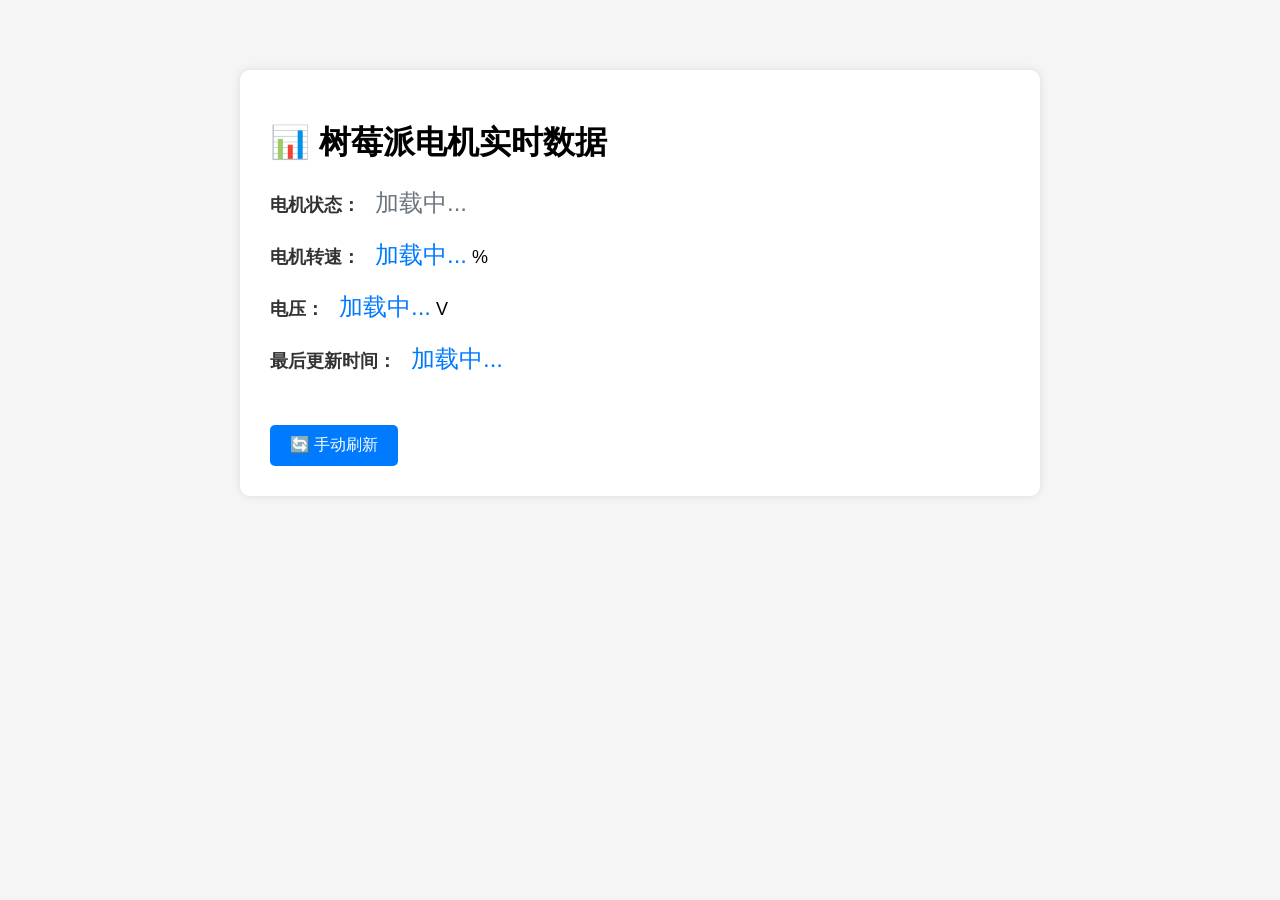
==== index.html @ 40581773 "外网穿透改内网" ====
<!DOCTYPE html>
<html lang="zh-CN">
<head>
    <meta charset="UTF-8">
    <meta name="viewport" content="width=device-width, initial-scale=1.0">
    <title>树莓派电机监控面板</title>
    <style>
        body {
            font-family: Arial, sans-serif;
            max-width: 800px;
            margin: 50px auto;
            padding: 20px;
            background-color: #f5f5f5;
        }
        .dashboard {
            background: white;
            padding: 30px;
            border-radius: 10px;
            box-shadow: 0 0 10px rgba(0,0,0,0.1);
        }
        .data-item {
            margin: 20px 0;
            font-size: 18px;
        }
        .label {
            font-weight: bold;
            color: #333;
        }
        .value {
            color: #007bff;
            font-size: 24px;
            margin-left: 10px;
        }
        .status-forward { color: #28a745; }
        .status-backward { color: #dc3545; }
        .status-stop { color: #6c757d; }
        .refresh {
            margin-top: 30px;
            padding: 10px 20px;
            background: #007bff;
            color: white;
            border: none;
            border-radius: 5px;
            cursor: pointer;
            font-size: 16px;
        }
    </style>
</head>
<body>
    <div class="dashboard">
        <h1>📊 树莓派电机实时数据</h1>
        <div class="data-item">
            <span class="label">电机状态：</span>
            <span id="status" class="value status-stop">加载中...</span>
        </div>
        <div class="data-item">
            <span class="label">电机转速：</span>
            <span id="speed" class="value">加载中...</span> %
        </div>
        <div class="data-item">
            <span class="label">电压：</span>
            <span id="voltage" class="value">加载中...</span> V
        </div>
        <div class="data-item">
            <span class="label">最后更新时间：</span>
            <span id="timestamp" class="value">加载中...</span>
        </div>
        <button class="refresh" onclick="fetchMotorData()">🔄 手动刷新</button>
    </div>

    <script>
        // 树莓派 API 地址（已替换为你的树莓派 IP）
        const API_URL = "http://192.168.1.122:5000/api/motor";

        function fetchMotorData() {
            fetch(API_URL)
                .then(response => response.json())
                .then(data => {
                    // 更新页面数据
                    document.getElementById('status').textContent = data.status;
                    document.getElementById('speed').textContent = data.speed;
                    document.getElementById('voltage').textContent = data.voltage;
                    document.getElementById('timestamp').textContent = data.timestamp;
                    
                    // 根据状态切换颜色
                    const statusEl = document.getElementById('status');
                    statusEl.className = "value";
                    if (data.status === "forward") {
                        statusEl.classList.add("status-forward");
                    } else if (data.status === "backward") {
                        statusEl.classList.add("status-backward");
                    } else {
                        statusEl.classList.add("status-stop");
                    }
                })
                .catch(error => {
                    console.error("获取数据失败：", error);
                    alert("获取数据失败，请检查网页和树莓派是否在同一局域网");
                });
        }

        // 页面加载时自动获取数据，每3秒自动刷新
        window.onload = () => {
            fetchMotorData();
            setInterval(fetchMotorData, 3000);
        };
    </script>
</body>
</html>
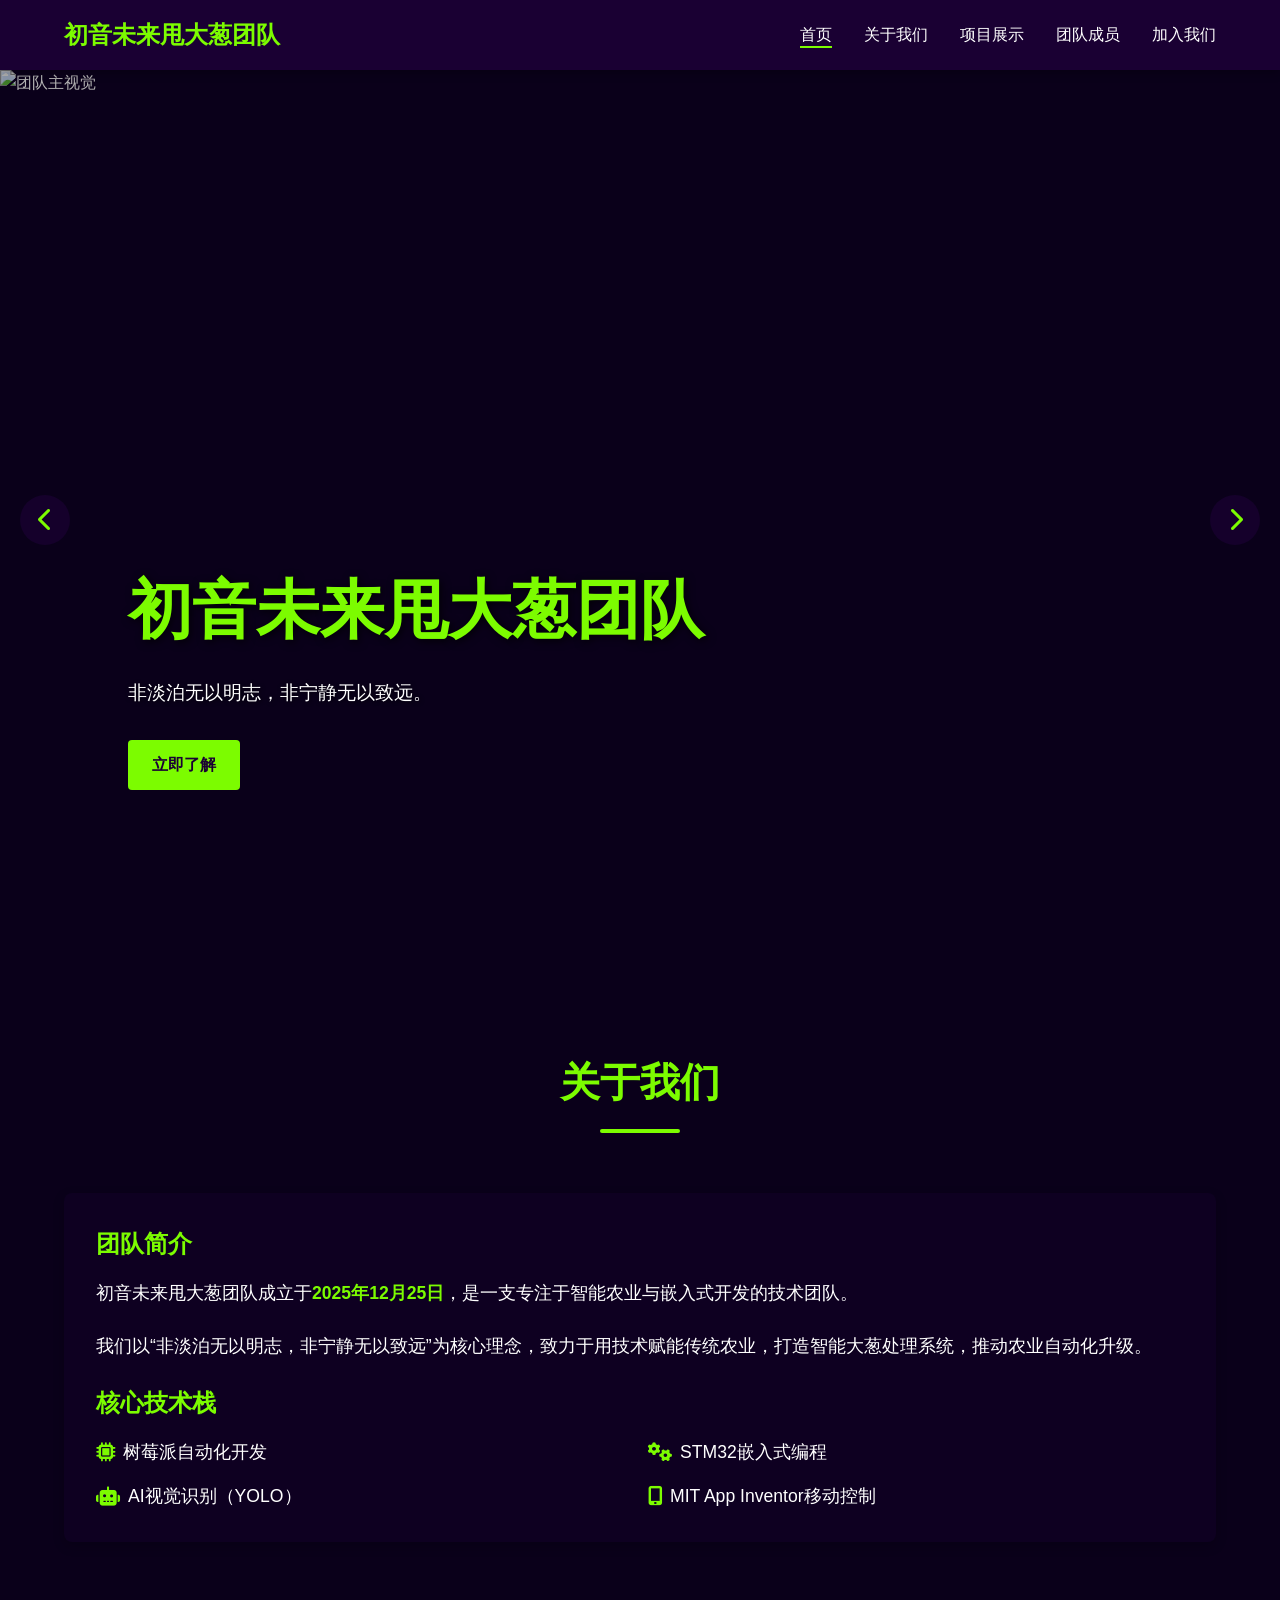
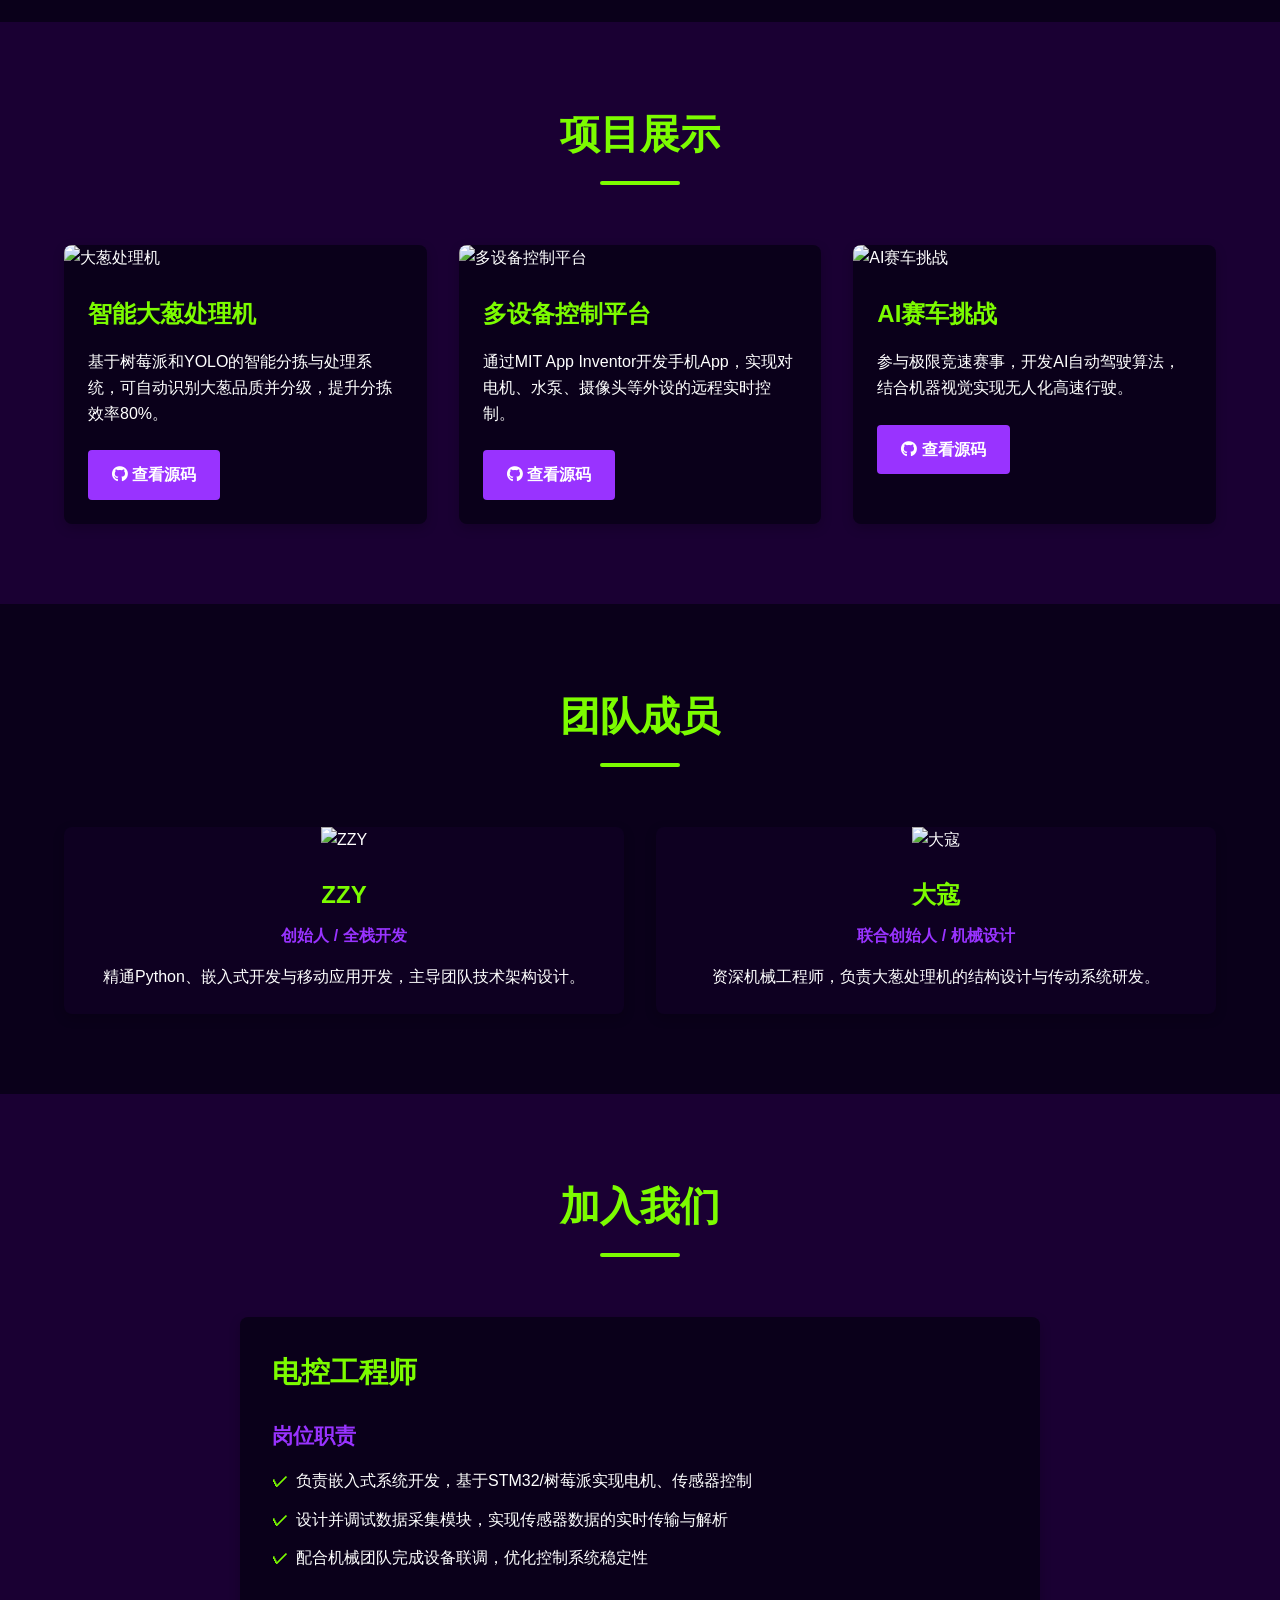
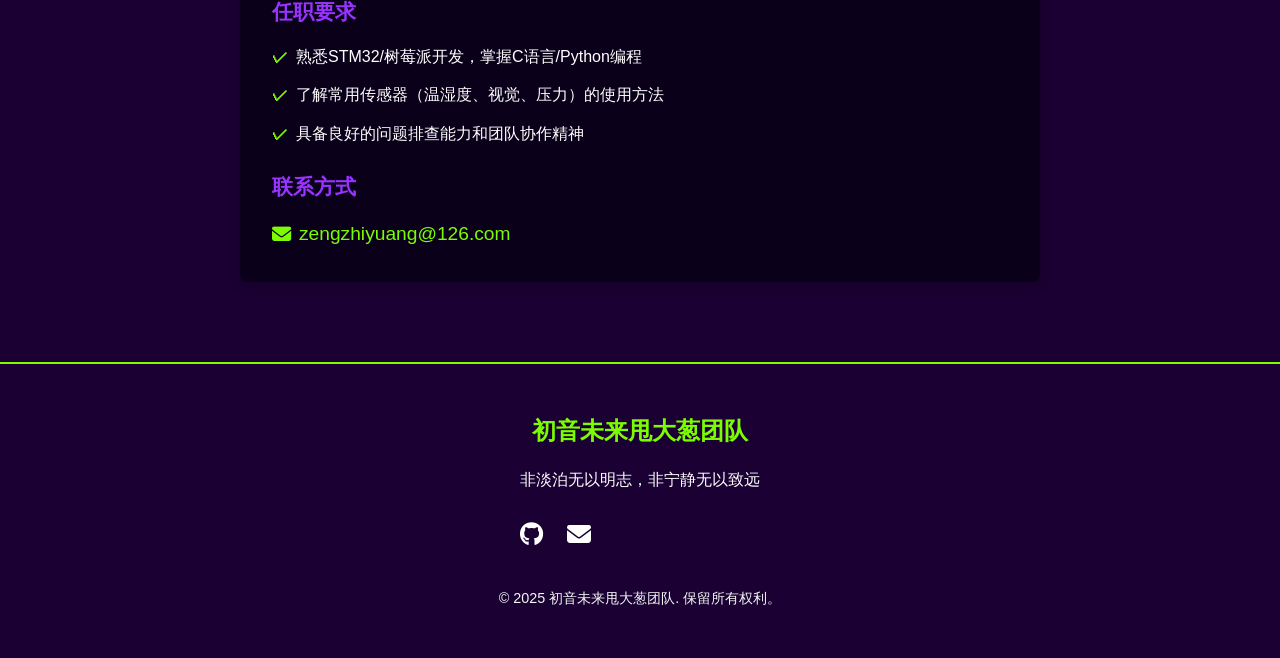
==== commit e7fec9bd: "好！好！好！" ====
--- a/index.html
+++ b/index.html
@@ -1,109 +1,226 @@
-<!DOCTYPE html>
-<html lang="zh-CN">
-<head>
-    <meta charset="UTF-8">
-    <meta name="viewport" content="width=device-width, initial-scale=1.0">
-    <title>树莓派电机监控面板</title>
-    <style>
-        body {
-            font-family: Arial, sans-serif;
-            max-width: 800px;
-            margin: 50px auto;
-            padding: 20px;
-            background-color: #f5f5f5;
-        }
-        .dashboard {
-            background: white;
-            padding: 30px;
-            border-radius: 10px;
-            box-shadow: 0 0 10px rgba(0,0,0,0.1);
-        }
-        .data-item {
-            margin: 20px 0;
-            font-size: 18px;
-        }
-        .label {
-            font-weight: bold;
-            color: #333;
-        }
-        .value {
-            color: #007bff;
-            font-size: 24px;
-            margin-left: 10px;
-        }
-        .status-forward { color: #28a745; }
-        .status-backward { color: #dc3545; }
-        .status-stop { color: #6c757d; }
-        .refresh {
-            margin-top: 30px;
-            padding: 10px 20px;
-            background: #007bff;
-            color: white;
-            border: none;
-            border-radius: 5px;
-            cursor: pointer;
-            font-size: 16px;
-        }
-    </style>
-</head>
-<body>
-    <div class="dashboard">
-        <h1>📊 树莓派电机实时数据</h1>
-        <div class="data-item">
-            <span class="label">电机状态：</span>
-            <span id="status" class="value status-stop">加载中...</span>
-        </div>
-        <div class="data-item">
-            <span class="label">电机转速：</span>
-            <span id="speed" class="value">加载中...</span> %
-        </div>
-        <div class="data-item">
-            <span class="label">电压：</span>
-            <span id="voltage" class="value">加载中...</span> V
-        </div>
-        <div class="data-item">
-            <span class="label">最后更新时间：</span>
-            <span id="timestamp" class="value">加载中...</span>
-        </div>
-        <button class="refresh" onclick="fetchMotorData()">🔄 手动刷新</button>
-    </div>
-
-    <script>
-        // 树莓派 API 地址（已替换为你的树莓派 IP）
-        const API_URL = "http://192.168.1.122:5000/api/motor";
-
-        function fetchMotorData() {
-            fetch(API_URL)
-                .then(response => response.json())
-                .then(data => {
-                    // 更新页面数据
-                    document.getElementById('status').textContent = data.status;
-                    document.getElementById('speed').textContent = data.speed;
-                    document.getElementById('voltage').textContent = data.voltage;
-                    document.getElementById('timestamp').textContent = data.timestamp;
-                    
-                    // 根据状态切换颜色
-                    const statusEl = document.getElementById('status');
-                    statusEl.className = "value";
-                    if (data.status === "forward") {
-                        statusEl.classList.add("status-forward");
-                    } else if (data.status === "backward") {
-                        statusEl.classList.add("status-backward");
-                    } else {
-                        statusEl.classList.add("status-stop");
-                    }
-                })
-                .catch(error => {
-                    console.error("获取数据失败：", error);
-                    alert("获取数据失败，请检查网页和树莓派是否在同一局域网");
-                });
-        }
-
-        // 页面加载时自动获取数据，每3秒自动刷新
-        window.onload = () => {
-            fetchMotorData();
-            setInterval(fetchMotorData, 3000);
-        };
-    </script>
-</body>
-</html>
+<!DOCTYPE html>
+<html lang="zh-CN">
+<head>
+    <meta charset="UTF-8">
+    <meta name="viewport" content="width=device-width, initial-scale=1.0">
+    <title>初音未来甩大葱团队 - 非淡泊无以明志，非宁静无以致远</title>
+    <link rel="stylesheet" href="style.css">
+    <link rel="stylesheet" href="https://cdnjs.cloudflare.com/ajax/libs/font-awesome/6.4.0/css/all.min.css">
+</head>
+<body>
+    <!-- 导航栏 -->
+    <nav class="navbar">
+        <div class="container nav-container">
+            <div class="logo">
+                <h2>初音未来甩大葱团队</h2>
+            </div>
+            <ul class="nav-links">
+                <li><a href="#home" class="active">首页</a></li>
+                <li><a href="#about">关于我们</a></li>
+                <li><a href="#projects">项目展示</a></li>
+                <li><a href="#team">团队成员</a></li>
+                <li><a href="#join">加入我们</a></li>
+            </ul>
+            <div class="hamburger">
+                <i class="fas fa-bars"></i>
+            </div>
+        </div>
+    </nav>
+
+    <!-- 首页轮播 -->
+    <section id="home" class="hero">
+        <div class="carousel">
+            <div class="slide active">
+                <img src="images/hero1.jpg" alt="团队主视觉">
+                <div class="caption">
+                    <h1>初音未来甩大葱团队</h1>
+                    <p>非淡泊无以明志，非宁静无以致远。</p>
+                    <a href="#about" class="btn primary-btn">立即了解</a>
+                </div>
+            </div>
+            <div class="slide">
+                <img src="images/hero2.jpg" alt="章丘大葱">
+                <div class="caption">
+                    <h2>核心物料：章丘大葱</h2>
+                    <p>我们的项目灵感与核心原料，来自正宗章丘大葱。</p>
+                </div>
+            </div>
+            <div class="slide">
+                <img src="images/hero3.jpg" alt="机械大能">
+                <div class="caption">
+                    <h2>机械大能</h2>
+                    <p>团队核心机械工程师，负责结构与传动设计。</p>
+                </div>
+            </div>
+            <div class="slide">
+                <img src="images/hero4.jpg" alt="机械大帝">
+                <div class="caption">
+                    <h2>机械大帝</h2>
+                    <p>资深机械专家，主导大型设备研发。</p>
+                </div>
+            </div>
+            <div class="slide">
+                <img src="images/hero5.jpg" alt="电控专家">
+                <div class="caption">
+                    <h2>电控专家</h2>
+                    <p>精通STM32与树莓派，负责控制系统开发。</p>
+                </div>
+            </div>
+            <div class="slide">
+                <img src="images/hero6.jpg" alt="特邀专家">
+                <div class="caption">
+                    <h2>特邀专家</h2>
+                    <p>行业资深顾问，提供技术指导与战略支持。</p>
+                </div>
+            </div>
+            <!-- 轮播控制按钮 -->
+            <button class="prev-btn"><i class="fas fa-chevron-left"></i></button>
+            <button class="next-btn"><i class="fas fa-chevron-right"></i></button>
+        </div>
+    </section>
+
+    <!-- 关于我们 -->
+    <section id="about" class="about section">
+        <div class="container">
+            <h2 class="section-title">关于我们</h2>
+            <div class="about-content">
+                <div class="about-text">
+                    <h3>团队简介</h3>
+                    <p>初音未来甩大葱团队成立于<span class="highlight">2025年12月25日</span>，是一支专注于智能农业与嵌入式开发的技术团队。</p>
+                    <p>我们以“非淡泊无以明志，非宁静无以致远”为核心理念，致力于用技术赋能传统农业，打造智能大葱处理系统，推动农业自动化升级。</p>
+                    <h3>核心技术栈</h3>
+                    <ul class="tech-stack">
+                        <li><i class="fas fa-microchip"></i> 树莓派自动化开发</li>
+                        <li><i class="fas fa-cogs"></i> STM32嵌入式编程</li>
+                        <li><i class="fas fa-robot"></i> AI视觉识别（YOLO）</li>
+                        <li><i class="fas fa-mobile-alt"></i> MIT App Inventor移动控制</li>
+                    </ul>
+                </div>
+            </div>
+        </div>
+    </section>
+
+    <!-- 项目展示 -->
+    <section id="projects" class="projects section">
+        <div class="container">
+            <h2 class="section-title">项目展示</h2>
+            <div class="projects-grid">
+                <div class="project-card">
+                    <div class="project-img">
+                        <img src="images/hero2.jpg" alt="大葱处理机">
+                    </div>
+                    <div class="project-info">
+                        <h3>智能大葱处理机</h3>
+                        <p>基于树莓派和YOLO的智能分拣与处理系统，可自动识别大葱品质并分级，提升分拣效率80%。</p>
+                        <a href="https://github.com/zzy2102/dacong" class="btn secondary-btn" target="_blank">
+                            <i class="fab fa-github"></i> 查看源码
+                        </a>
+                    </div>
+                </div>
+                <div class="project-card">
+                    <div class="project-img">
+                        <img src="images/hero5.jpg" alt="多设备控制平台">
+                    </div>
+                    <div class="project-info">
+                        <h3>多设备控制平台</h3>
+                        <p>通过MIT App Inventor开发手机App，实现对电机、水泵、摄像头等外设的远程实时控制。</p>
+                        <a href="https://github.com/zzy2102/dacong" class="btn secondary-btn" target="_blank">
+                            <i class="fab fa-github"></i> 查看源码
+                        </a>
+                    </div>
+                </div>
+                <div class="project-card">
+                    <div class="project-img">
+                        <img src="images/hero1.jpg" alt="AI赛车挑战">
+                    </div>
+                    <div class="project-info">
+                        <h3>AI赛车挑战</h3>
+                        <p>参与极限竞速赛事，开发AI自动驾驶算法，结合机器视觉实现无人化高速行驶。</p>
+                        <a href="https://github.com/zzy2102/dacong" class="btn secondary-btn" target="_blank">
+                            <i class="fab fa-github"></i> 查看源码
+                        </a>
+                    </div>
+                </div>
+            </div>
+        </div>
+    </section>
+
+    <!-- 团队成员 -->
+    <section id="team" class="team section">
+        <div class="container">
+            <h2 class="section-title">团队成员</h2>
+            <div class="team-grid">
+                <div class="team-card">
+                    <div class="team-img">
+                        <img src="images/hero5.jpg" alt="ZZY">
+                    </div>
+                    <div class="team-info">
+                        <h3>ZZY</h3>
+                        <p class="role">创始人 / 全栈开发</p>
+                        <p>精通Python、嵌入式开发与移动应用开发，主导团队技术架构设计。</p>
+                    </div>
+                </div>
+                <div class="team-card">
+                    <div class="team-img">
+                        <img src="images/hero3.jpg" alt="大寇">
+                    </div>
+                    <div class="team-info">
+                        <h3>大寇</h3>
+                        <p class="role">联合创始人 / 机械设计</p>
+                        <p>资深机械工程师，负责大葱处理机的结构设计与传动系统研发。</p>
+                    </div>
+                </div>
+            </div>
+        </div>
+    </section>
+
+    <!-- 加入我们 -->
+    <section id="join" class="join section">
+        <div class="container">
+            <h2 class="section-title">加入我们</h2>
+            <div class="join-content">
+                <div class="job-card">
+                    <h3>电控工程师</h3>
+                    <div class="job-info">
+                        <h4>岗位职责</h4>
+                        <ul>
+                            <li>负责嵌入式系统开发，基于STM32/树莓派实现电机、传感器控制</li>
+                            <li>设计并调试数据采集模块，实现传感器数据的实时传输与解析</li>
+                            <li>配合机械团队完成设备联调，优化控制系统稳定性</li>
+                        </ul>
+                        <h4>任职要求</h4>
+                        <ul>
+                            <li>熟悉STM32/树莓派开发，掌握C语言/Python编程</li>
+                            <li>了解常用传感器（温湿度、视觉、压力）的使用方法</li>
+                            <li>具备良好的问题排查能力和团队协作精神</li>
+                        </ul>
+                        <h4>联系方式</h4>
+                        <p class="contact"><i class="fas fa-envelope"></i> zengzhiyuang@126.com</p>
+                    </div>
+                </div>
+            </div>
+        </div>
+    </section>
+
+    <!-- 页脚 -->
+    <footer class="footer">
+        <div class="container">
+            <div class="footer-content">
+                <div class="footer-info">
+                    <h3>初音未来甩大葱团队</h3>
+                    <p>非淡泊无以明志，非宁静无以致远</p>
+                    <div class="social-links">
+                        <a href="https://github.com/zzy2102/dacong" target="_blank"><i class="fab fa-github"></i></a>
+                        <a href="mailto:zengzhiyuang@126.com"><i class="fas fa-envelope"></i></a>
+                    </div>
+                </div>
+                <div class="copyright">
+                    <p>&copy; 2025 初音未来甩大葱团队. 保留所有权利。</p>
+                </div>
+            </div>
+        </div>
+    </footer>
+
+    <script src="script.js"></script>
+</body>
+</html>
--- a/style.css
+++ b/style.css
@@ -0,0 +1,528 @@
+/* 全局样式 */
+:root {
+    --primary: #1A0033;      /* 深紫主色 */
+    --accent: #7CFC00;       /* 亮绿强调色 */
+    --secondary: #9933FF;    /* 浅紫辅助色 */
+    --light: #FFFFFF;        /* 白色 */
+    --dark: #0A001A;         /* 超深紫背景 */
+    --gray: #f5f5f5;         /* 浅灰 */
+    --text-dark: #333333;    /* 文字深色 */
+    --shadow: 0 4px 12px rgba(0, 0, 0, 0.2);
+    --transition: all 0.3s ease;
+}
+
+* {
+    margin: 0;
+    padding: 0;
+    box-sizing: border-box;
+}
+
+body {
+    font-family: 'Microsoft YaHei', 'PingFang SC', sans-serif;
+    line-height: 1.6;
+    color: var(--light);
+    background-color: var(--dark);
+    scroll-behavior: smooth;
+}
+
+.container {
+    width: 90%;
+    max-width: 1200px;
+    margin: 0 auto;
+}
+
+.section {
+    padding: 80px 0;
+}
+
+.section-title {
+    text-align: center;
+    font-size: 2.5rem;
+    margin-bottom: 60px;
+    color: var(--accent);
+    position: relative;
+}
+
+.section-title::after {
+    content: '';
+    display: block;
+    width: 80px;
+    height: 4px;
+    background-color: var(--accent);
+    margin: 15px auto;
+    border-radius: 2px;
+}
+
+.btn {
+    display: inline-block;
+    padding: 12px 24px;
+    border-radius: 4px;
+    text-decoration: none;
+    font-weight: 600;
+    transition: var(--transition);
+    border: none;
+    cursor: pointer;
+}
+
+.primary-btn {
+    background-color: var(--accent);
+    color: var(--primary);
+}
+
+.primary-btn:hover {
+    background-color: #66cc00;
+    transform: translateY(-2px);
+    box-shadow: var(--shadow);
+}
+
+.secondary-btn {
+    background-color: var(--secondary);
+    color: var(--light);
+}
+
+.secondary-btn:hover {
+    background-color: #802be2;
+    transform: translateY(-2px);
+    box-shadow: var(--shadow);
+}
+
+.highlight {
+    color: var(--accent);
+    font-weight: 600;
+}
+
+/* 导航栏 */
+.navbar {
+    background-color: var(--primary);
+    position: fixed;
+    top: 0;
+    left: 0;
+    width: 100%;
+    z-index: 1000;
+    box-shadow: 0 2px 10px rgba(0, 0, 0, 0.3);
+}
+
+.nav-container {
+    display: flex;
+    justify-content: space-between;
+    align-items: center;
+    padding: 1rem 0;
+}
+
+.logo h2 {
+    font-size: 1.5rem;
+    color: var(--accent);
+}
+
+.nav-links {
+    display: flex;
+    list-style: none;
+}
+
+.nav-links li {
+    margin-left: 2rem;
+}
+
+.nav-links a {
+    color: var(--light);
+    text-decoration: none;
+    font-size: 1rem;
+    transition: var(--transition);
+    position: relative;
+}
+
+.nav-links a::after {
+    content: '';
+    position: absolute;
+    bottom: -5px;
+    left: 0;
+    width: 0;
+    height: 2px;
+    background-color: var(--accent);
+    transition: var(--transition);
+}
+
+.nav-links a:hover::after,
+.nav-links a.active::after {
+    width: 100%;
+}
+
+.hamburger {
+    display: none;
+    color: var(--light);
+    font-size: 1.5rem;
+    cursor: pointer;
+}
+
+/* 首页轮播 */
+.hero {
+    height: 100vh;
+    position: relative;
+    overflow: hidden;
+    margin-top: 70px;
+}
+
+.carousel {
+    height: 100%;
+    position: relative;
+}
+
+.slide {
+    position: absolute;
+    top: 0;
+    left: 0;
+    width: 100%;
+    height: 100%;
+    opacity: 0;
+    transition: opacity 0.8s ease-in-out;
+}
+
+.slide.active {
+    opacity: 1;
+}
+
+.slide img {
+    width: 100%;
+    height: 100%;
+    object-fit: cover;
+    filter: brightness(0.7);
+}
+
+.caption {
+    position: absolute;
+    bottom: 20%;
+    left: 10%;
+    max-width: 700px;
+    z-index: 10;
+}
+
+.caption h1 {
+    font-size: 4rem;
+    margin-bottom: 1rem;
+    color: var(--accent);
+    text-shadow: 2px 2px 8px rgba(0, 0, 0, 0.8);
+}
+
+.caption h2 {
+    font-size: 2.5rem;
+    margin-bottom: 1rem;
+    text-shadow: 2px 2px 8px rgba(0, 0, 0, 0.8);
+}
+
+.caption p {
+    font-size: 1.2rem;
+    margin-bottom: 2rem;
+    text-shadow: 1px 1px 4px rgba(0, 0, 0, 0.8);
+}
+
+.prev-btn, .next-btn {
+    position: absolute;
+    top: 50%;
+    transform: translateY(-50%);
+    background-color: rgba(26, 0, 51, 0.7);
+    color: var(--accent);
+    border: none;
+    width: 50px;
+    height: 50px;
+    border-radius: 50%;
+    font-size: 1.5rem;
+    cursor: pointer;
+    transition: var(--transition);
+    z-index: 20;
+}
+
+.prev-btn {
+    left: 20px;
+}
+
+.next-btn {
+    right: 20px;
+}
+
+.prev-btn:hover, .next-btn:hover {
+    background-color: var(--primary);
+    transform: translateY(-50%) scale(1.1);
+}
+
+/* 关于我们 */
+.about {
+    background-color: var(--dark);
+}
+
+.about-content {
+    display: flex;
+    flex-direction: column;
+    gap: 2rem;
+}
+
+.about-text {
+    flex: 1;
+    padding: 2rem;
+    background-color: rgba(26, 0, 51, 0.3);
+    border-radius: 8px;
+    box-shadow: var(--shadow);
+}
+
+.about-text h3 {
+    font-size: 1.5rem;
+    margin-bottom: 1rem;
+    color: var(--accent);
+}
+
+.about-text p {
+    margin-bottom: 1.5rem;
+    font-size: 1.1rem;
+}
+
+.tech-stack {
+    list-style: none;
+    display: grid;
+    grid-template-columns: repeat(2, 1fr);
+    gap: 1rem;
+}
+
+.tech-stack li {
+    display: flex;
+    align-items: center;
+    gap: 0.5rem;
+    font-size: 1.1rem;
+}
+
+.tech-stack i {
+    color: var(--accent);
+    font-size: 1.2rem;
+}
+
+/* 项目展示 */
+.projects {
+    background-color: var(--primary);
+}
+
+.projects-grid {
+    display: grid;
+    grid-template-columns: repeat(auto-fit, minmax(350px, 1fr));
+    gap: 2rem;
+}
+
+.project-card {
+    background-color: var(--dark);
+    border-radius: 8px;
+    overflow: hidden;
+    box-shadow: var(--shadow);
+    transition: var(--transition);
+}
+
+.project-card:hover {
+    transform: translateY(-10px);
+    box-shadow: 0 8px 24px rgba(0, 0, 0, 0.3);
+}
+
+.project-img img {
+    width: 100%;
+    height: 200px;
+    object-fit: cover;
+}
+
+.project-info {
+    padding: 1.5rem;
+}
+
+.project-info h3 {
+    font-size: 1.5rem;
+    margin-bottom: 1rem;
+    color: var(--accent);
+}
+
+.project-info p {
+    margin-bottom: 1.5rem;
+    color: var(--light);
+}
+
+/* 团队成员 */
+.team {
+    background-color: var(--dark);
+}
+
+.team-grid {
+    display: grid;
+    grid-template-columns: repeat(auto-fit, minmax(300px, 1fr));
+    gap: 2rem;
+}
+
+.team-card {
+    background-color: rgba(26, 0, 51, 0.3);
+    border-radius: 8px;
+    overflow: hidden;
+    box-shadow: var(--shadow);
+    text-align: center;
+}
+
+.team-img img {
+    width: 100%;
+    height: 300px;
+    object-fit: cover;
+}
+
+.team-info {
+    padding: 1.5rem;
+}
+
+.team-info h3 {
+    font-size: 1.5rem;
+    margin-bottom: 0.5rem;
+    color: var(--accent);
+}
+
+.team-info .role {
+    color: var(--secondary);
+    font-weight: 600;
+    margin-bottom: 1rem;
+}
+
+/* 加入我们 */
+.join {
+    background-color: var(--primary);
+}
+
+.join-content {
+    max-width: 800px;
+    margin: 0 auto;
+}
+
+.job-card {
+    background-color: var(--dark);
+    padding: 2rem;
+    border-radius: 8px;
+    box-shadow: var(--shadow);
+}
+
+.job-card h3 {
+    font-size: 1.8rem;
+    margin-bottom: 1.5rem;
+    color: var(--accent);
+}
+
+.job-info h4 {
+    font-size: 1.3rem;
+    margin: 1.5rem 0 1rem;
+    color: var(--secondary);
+}
+
+.job-info ul {
+    list-style: none;
+    margin-bottom: 1.5rem;
+}
+
+.job-info li {
+    margin-bottom: 0.8rem;
+    padding-left: 1.5rem;
+    position: relative;
+}
+
+.job-info li::before {
+    content: '✓';
+    position: absolute;
+    left: 0;
+    color: var(--accent);
+    font-weight: bold;
+}
+
+.contact {
+    font-size: 1.2rem;
+    display: flex;
+    align-items: center;
+    gap: 0.5rem;
+    color: var(--accent);
+}
+
+/* 页脚 */
+.footer {
+    background-color: var(--primary);
+    padding: 3rem 0;
+    border-top: 2px solid var(--accent);
+}
+
+.footer-content {
+    display: flex;
+    flex-direction: column;
+    align-items: center;
+    text-align: center;
+}
+
+.footer-info h3 {
+    font-size: 1.5rem;
+    margin-bottom: 1rem;
+    color: var(--accent);
+}
+
+.footer-info p {
+    margin-bottom: 1.5rem;
+}
+
+.social-links {
+    display: flex;
+    gap: 1.5rem;
+    margin-bottom: 2rem;
+}
+
+.social-links a {
+    color: var(--light);
+    font-size: 1.5rem;
+    transition: var(--transition);
+}
+
+.social-links a:hover {
+    color: var(--accent);
+    transform: scale(1.2);
+}
+
+.copyright {
+    color: var(--gray);
+    font-size: 0.9rem;
+}
+
+/* 响应式适配 */
+@media (max-width: 768px) {
+    .hamburger {
+        display: block;
+    }
+
+    .nav-links {
+        position: fixed;
+        top: 70px;
+        right: 0;
+        width: 0;
+        height: calc(100vh - 70px);
+        background-color: var(--primary);
+        flex-direction: column;
+        align-items: center;
+        justify-content: center;
+        gap: 2rem;
+        transition: var(--transition);
+        overflow: hidden;
+    }
+
+    .nav-links.open {
+        width: 100%;
+    }
+
+    .caption h1 {
+        font-size: 2.5rem;
+    }
+
+    .caption h2 {
+        font-size: 1.8rem;
+    }
+
+    .caption p {
+        font-size: 1rem;
+    }
+
+    .tech-stack {
+        grid-template-columns: 1fr;
+    }
+
+    .section-title {
+        font-size: 2rem;
+    }
+}
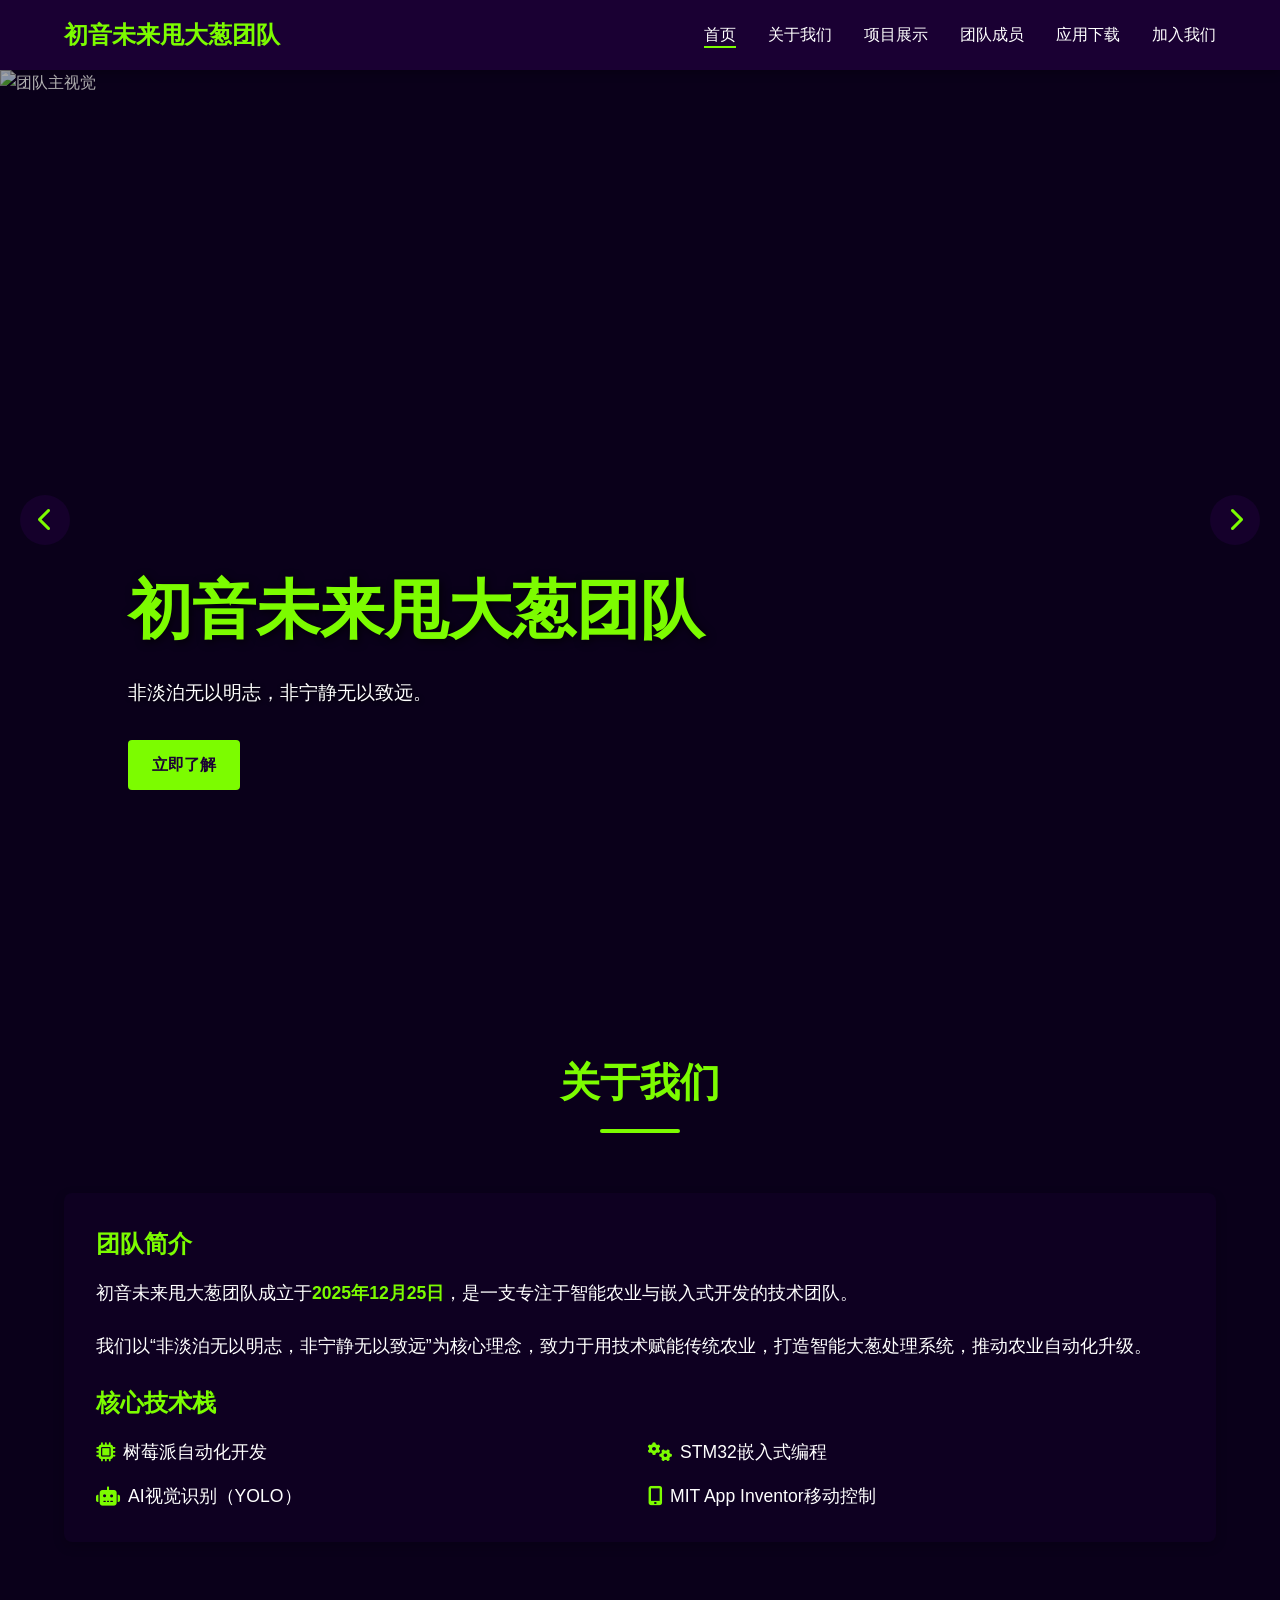
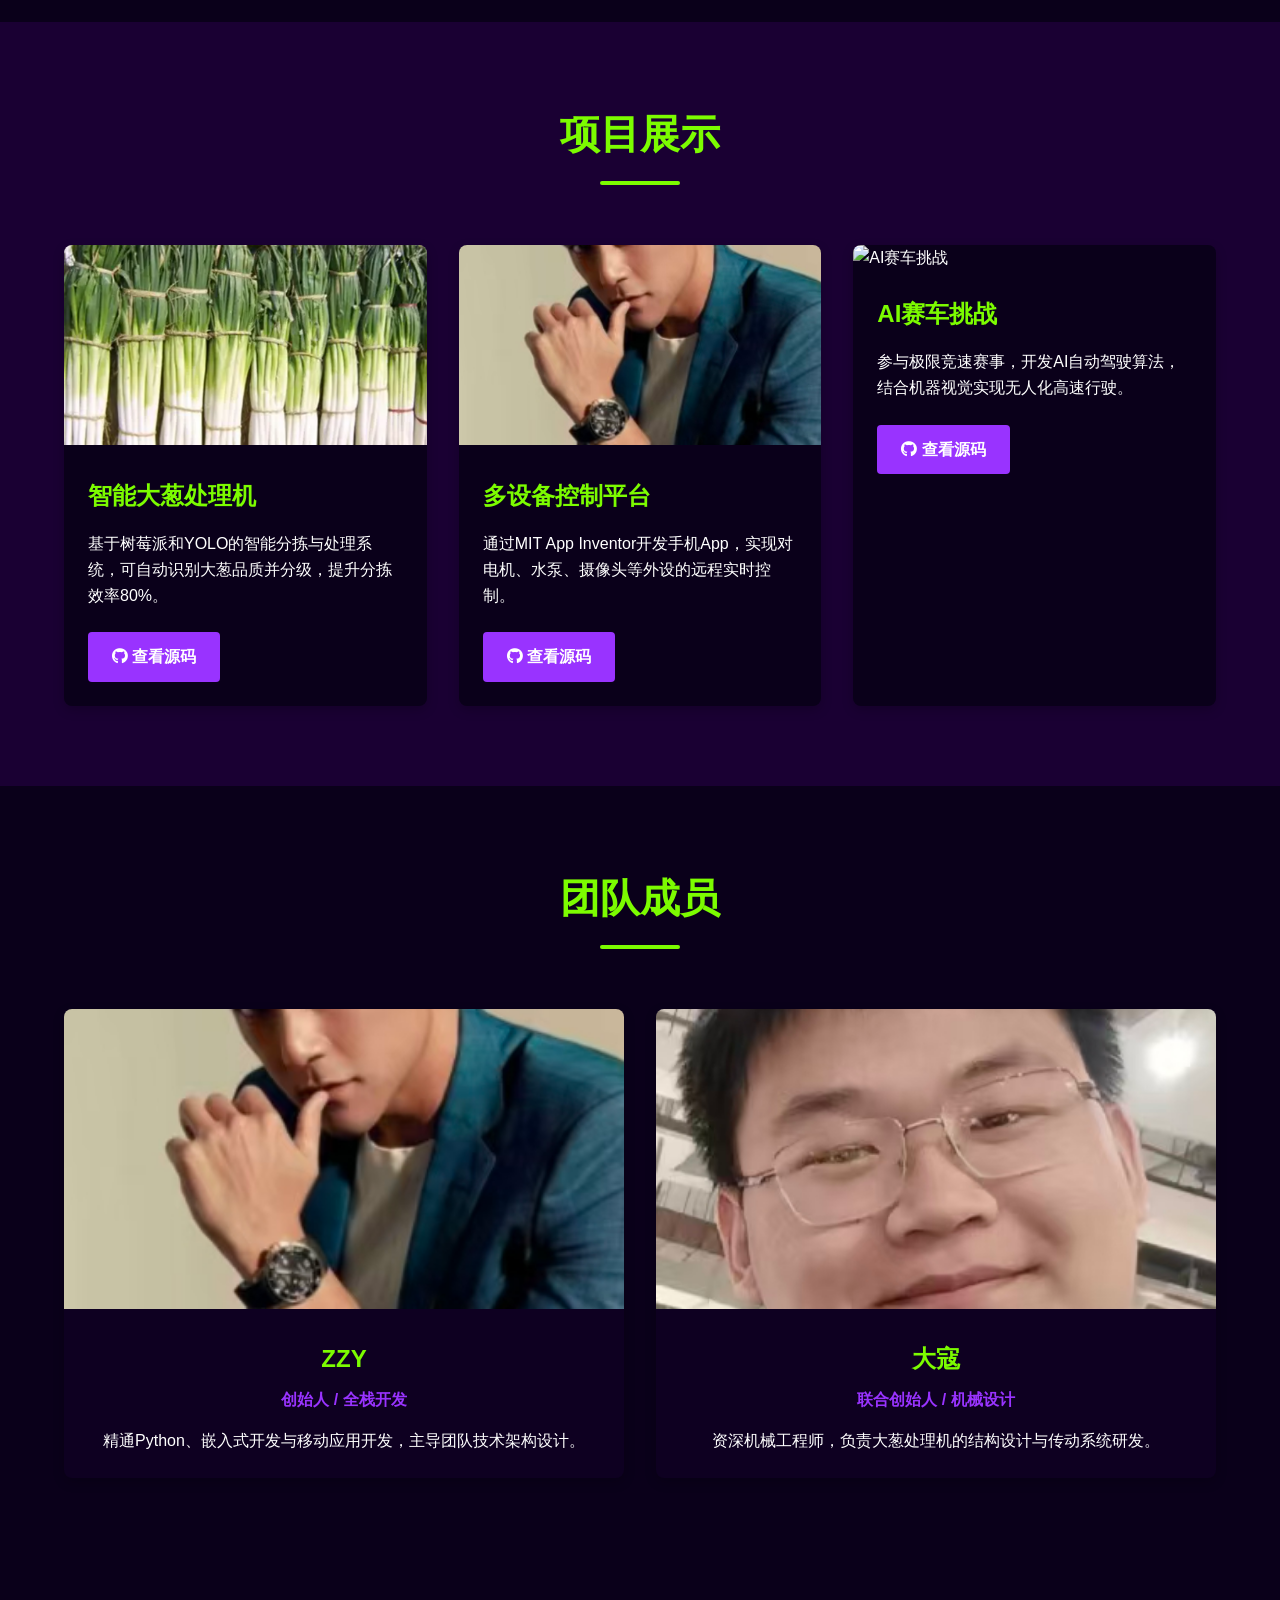
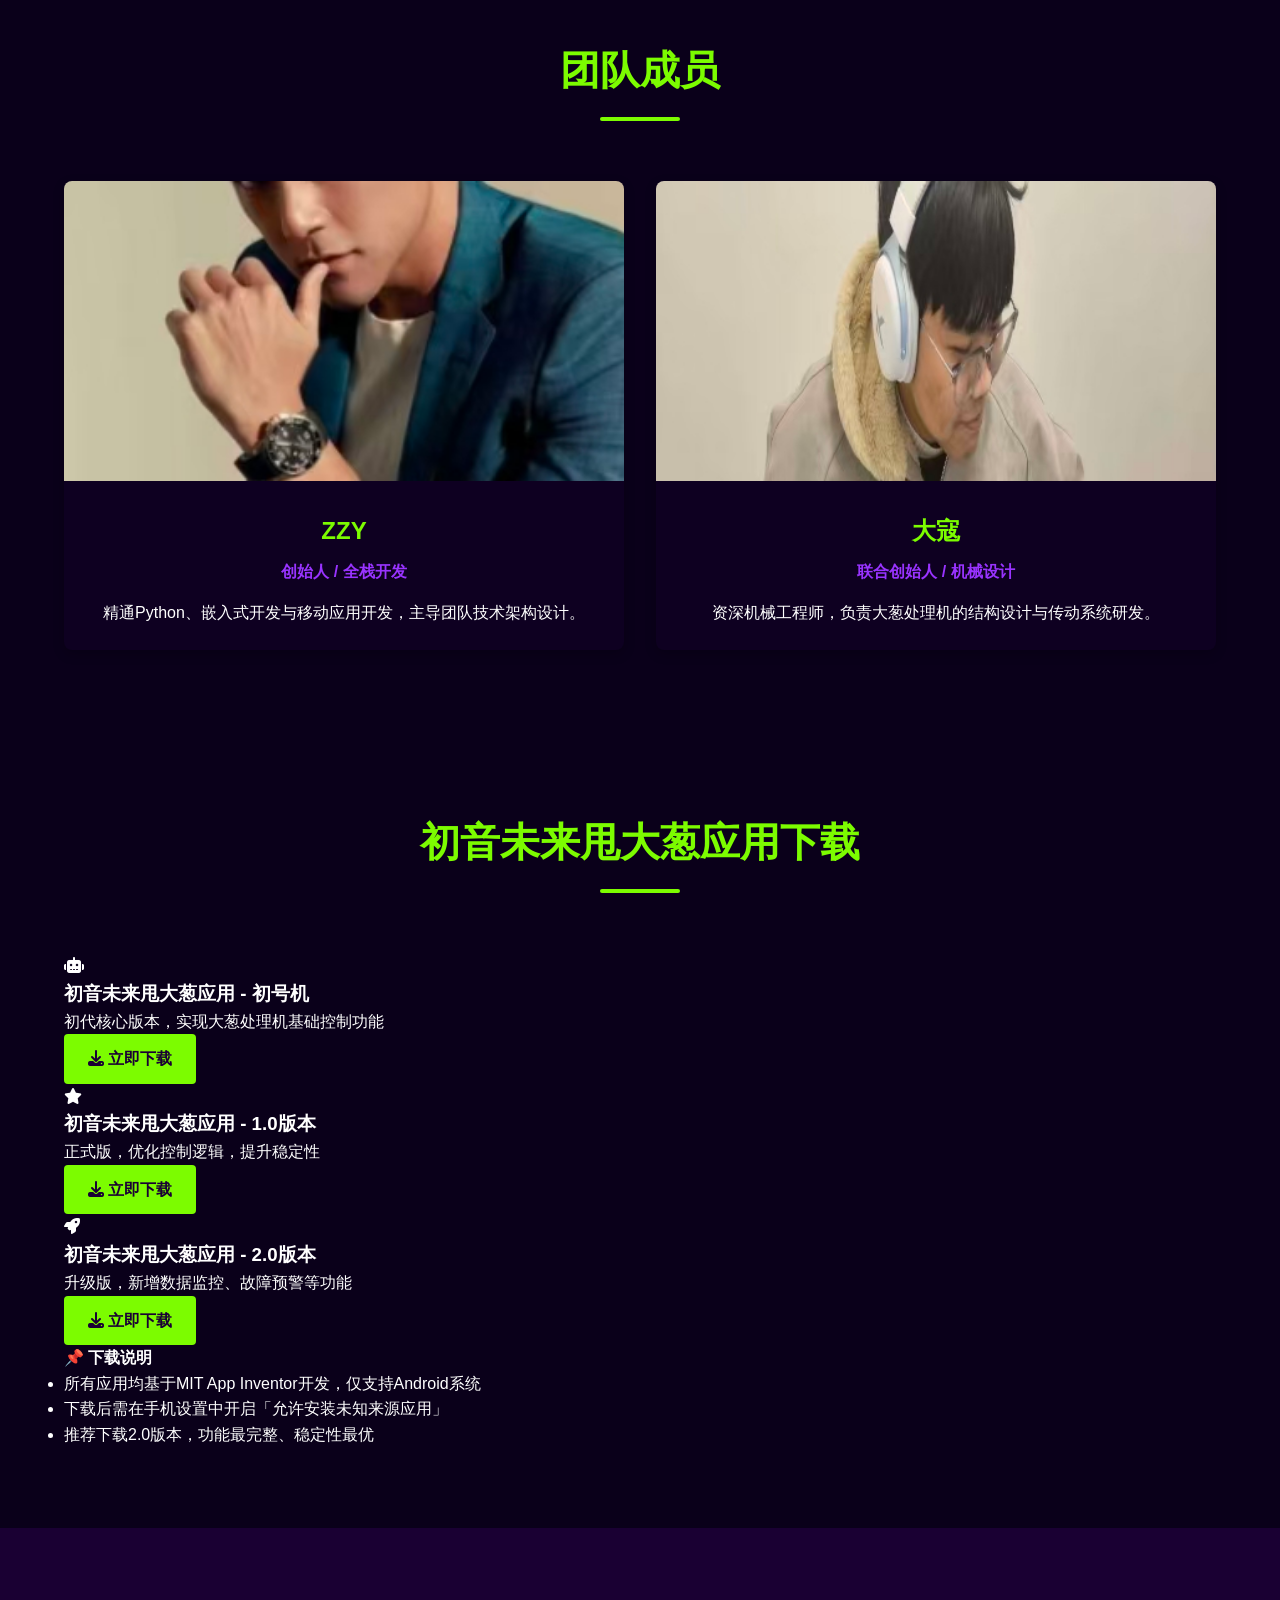
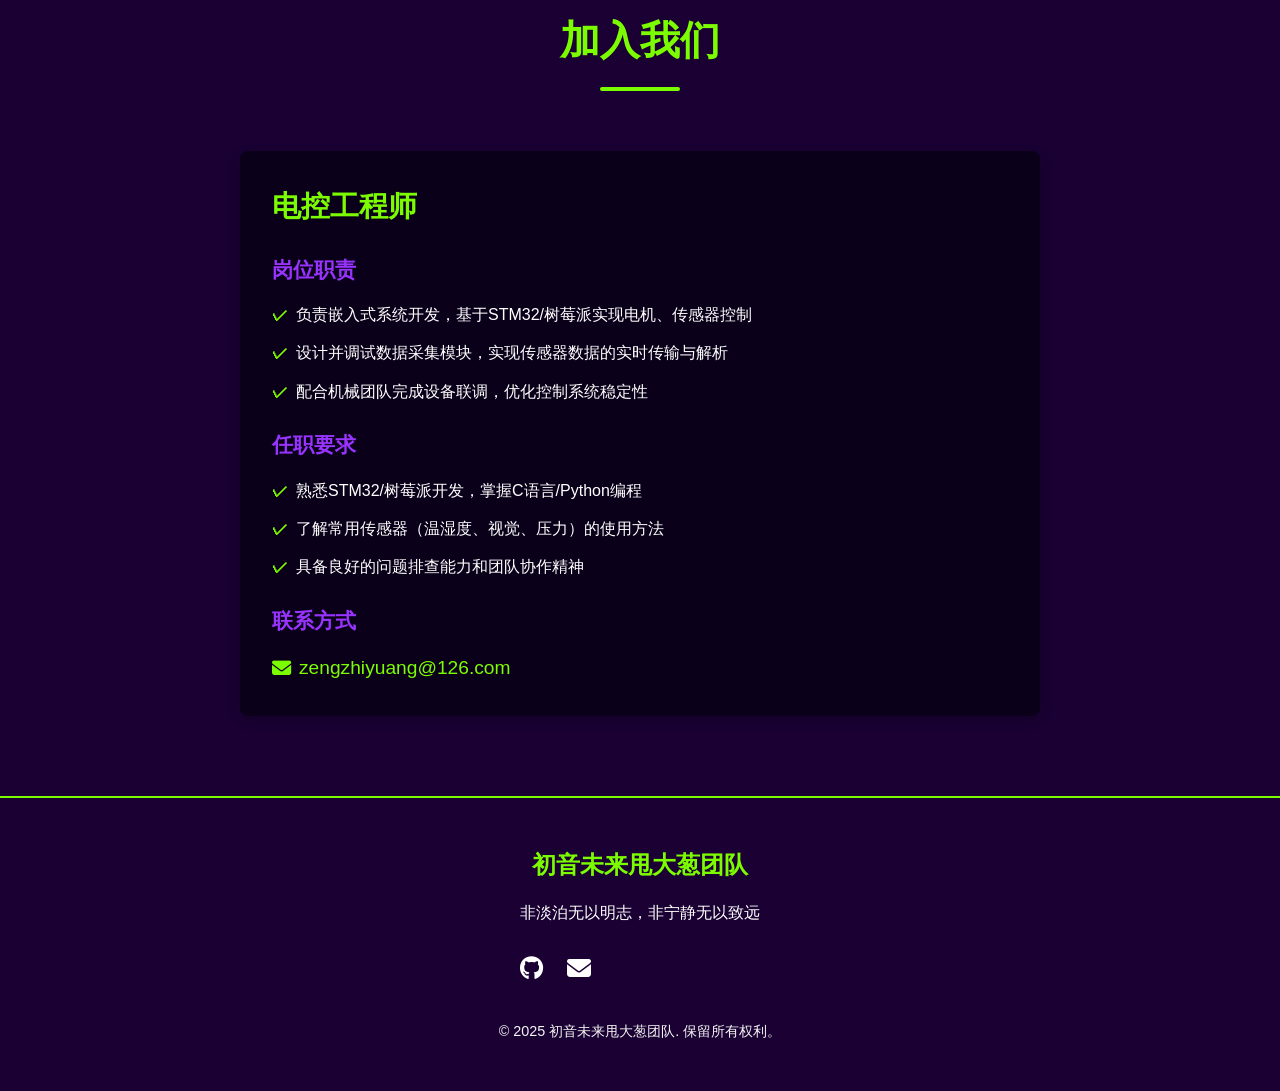
==== commit 4ebe5ecb: "666" ====
--- a/index.html
+++ b/index.html
@@ -19,6 +19,7 @@
                 <li><a href="#about">关于我们</a></li>
                 <li><a href="#projects">项目展示</a></li>
                 <li><a href="#team">团队成员</a></li>
+                  <li><a href="#app-download">应用下载</a></li>
                 <li><a href="#join">加入我们</a></li>
             </ul>
             <div class="hamburger">
@@ -173,6 +174,107 @@
             </div>
         </div>
     </section>
+
+    <!-- 团队成员 -->
+<section id="team" class="team section">
+    <div class="container">
+        <h2 class="section-title">团队成员</h2>
+        <div class="team-grid">
+            <div class="team-card">
+                <div class="team-img">
+                    <img src="images/hero5.jpg" alt="ZZY">
+                </div>
+                <div class="team-info">
+                    <h3>ZZY</h3>
+                    <p class="role">创始人 / 全栈开发</p>
+                    <p>精通Python、嵌入式开发与移动应用开发，主导团队技术架构设计。</p>
+                </div>
+            </div>
+            <div class="team-card">
+                <div class="team-img">
+                    <img src="images/hero4.jpg" alt="大寇">
+                </div>
+                <div class="team-info">
+                    <h3>大寇</h3>
+                    <p class="role">联合创始人 / 机械设计</p>
+                    <p>资深机械工程师，负责大葱处理机的结构设计与传动系统研发。</p>
+                </div>
+            </div>
+        </div>
+    </div>
+</section>
+
+<!-- 应用下载专区（新增） -->
+<section id="app-download" class="download section">
+    <div class="container">
+        <h2 class="section-title">初音未来甩大葱应用下载</h2>
+        <div class="download-grid">
+            <!-- 初号机版本 -->
+            <div class="app-card">
+                <div class="app-icon">
+                    <i class="fas fa-robot"></i>
+                </div>
+                <div class="app-info">
+                    <h3>初音未来甩大葱应用 - 初号机</h3>
+                    <p>初代核心版本，实现大葱处理机基础控制功能</p>
+                    <div class="download-btns">
+                        <a href="https://gitee.com/zengzhiyuanyyds/welsh-onion/raw/master/base.apk%EF%BC%88%E5%88%9D%E5%8F%B7%E6%9C%BA%EF%BC%89.1" 
+                           class="btn primary-btn" 
+                           download="初音未来甩大葱-初号机.apk">
+                            <i class="fas fa-download"></i> 立即下载
+                        </a>
+                    </div>
+                </div>
+            </div>
+
+            <!-- 1.0版本 -->
+            <div class="app-card">
+                <div class="app-icon">
+                    <i class="fas fa-star"></i>
+                </div>
+                <div class="app-info">
+                    <h3>初音未来甩大葱应用 - 1.0版本</h3>
+                    <p>正式版，优化控制逻辑，提升稳定性</p>
+                    <div class="download-btns">
+                        <a href="https://gitee.com/zengzhiyuanyyds/welsh-onion/raw/master/base.apk%EF%BC%881.0%EF%BC%89.1" 
+                           class="btn primary-btn" 
+                           download="初音未来甩大葱-1.0版本.apk">
+                            <i class="fas fa-download"></i> 立即下载
+                        </a>
+                    </div>
+                </div>
+            </div>
+
+            <!-- 2.0版本 -->
+            <div class="app-card">
+                <div class="app-icon">
+                    <i class="fas fa-rocket"></i>
+                </div>
+                <div class="app-info">
+                    <h3>初音未来甩大葱应用 - 2.0版本</h3>
+                    <p>升级版，新增数据监控、故障预警等功能</p>
+                    <div class="download-btns">
+                        <a href="https://gitee.com/zengzhiyuanyyds/welsh-onion/raw/master/%E5%88%9D%E9%9F%B3%E6%9C%AA%E6%9D%A5%E7%94%A9%E5%A4%A7%E8%91%B1(2.0).apk.1" 
+                           class="btn primary-btn" 
+                           download="初音未来甩大葱-2.0版本.apk">
+                            <i class="fas fa-download"></i> 立即下载
+                        </a>
+                    </div>
+                </div>
+            </div>
+        </div>
+
+        <!-- 下载说明 -->
+        <div class="download-tips">
+            <h4>📌 下载说明</h4>
+            <ul>
+                <li>所有应用均基于MIT App Inventor开发，仅支持Android系统</li>
+                <li>下载后需在手机设置中开启「允许安装未知来源应用」</li>
+                <li>推荐下载2.0版本，功能最完整、稳定性最优</li>
+            </ul>
+        </div>
+    </div>
+</section>
 
     <!-- 加入我们 -->
     <section id="join" class="join section">
@@ -223,4 +325,5 @@
 
     <script src="script.js"></script>
 </body>
-</html>+
+</html>
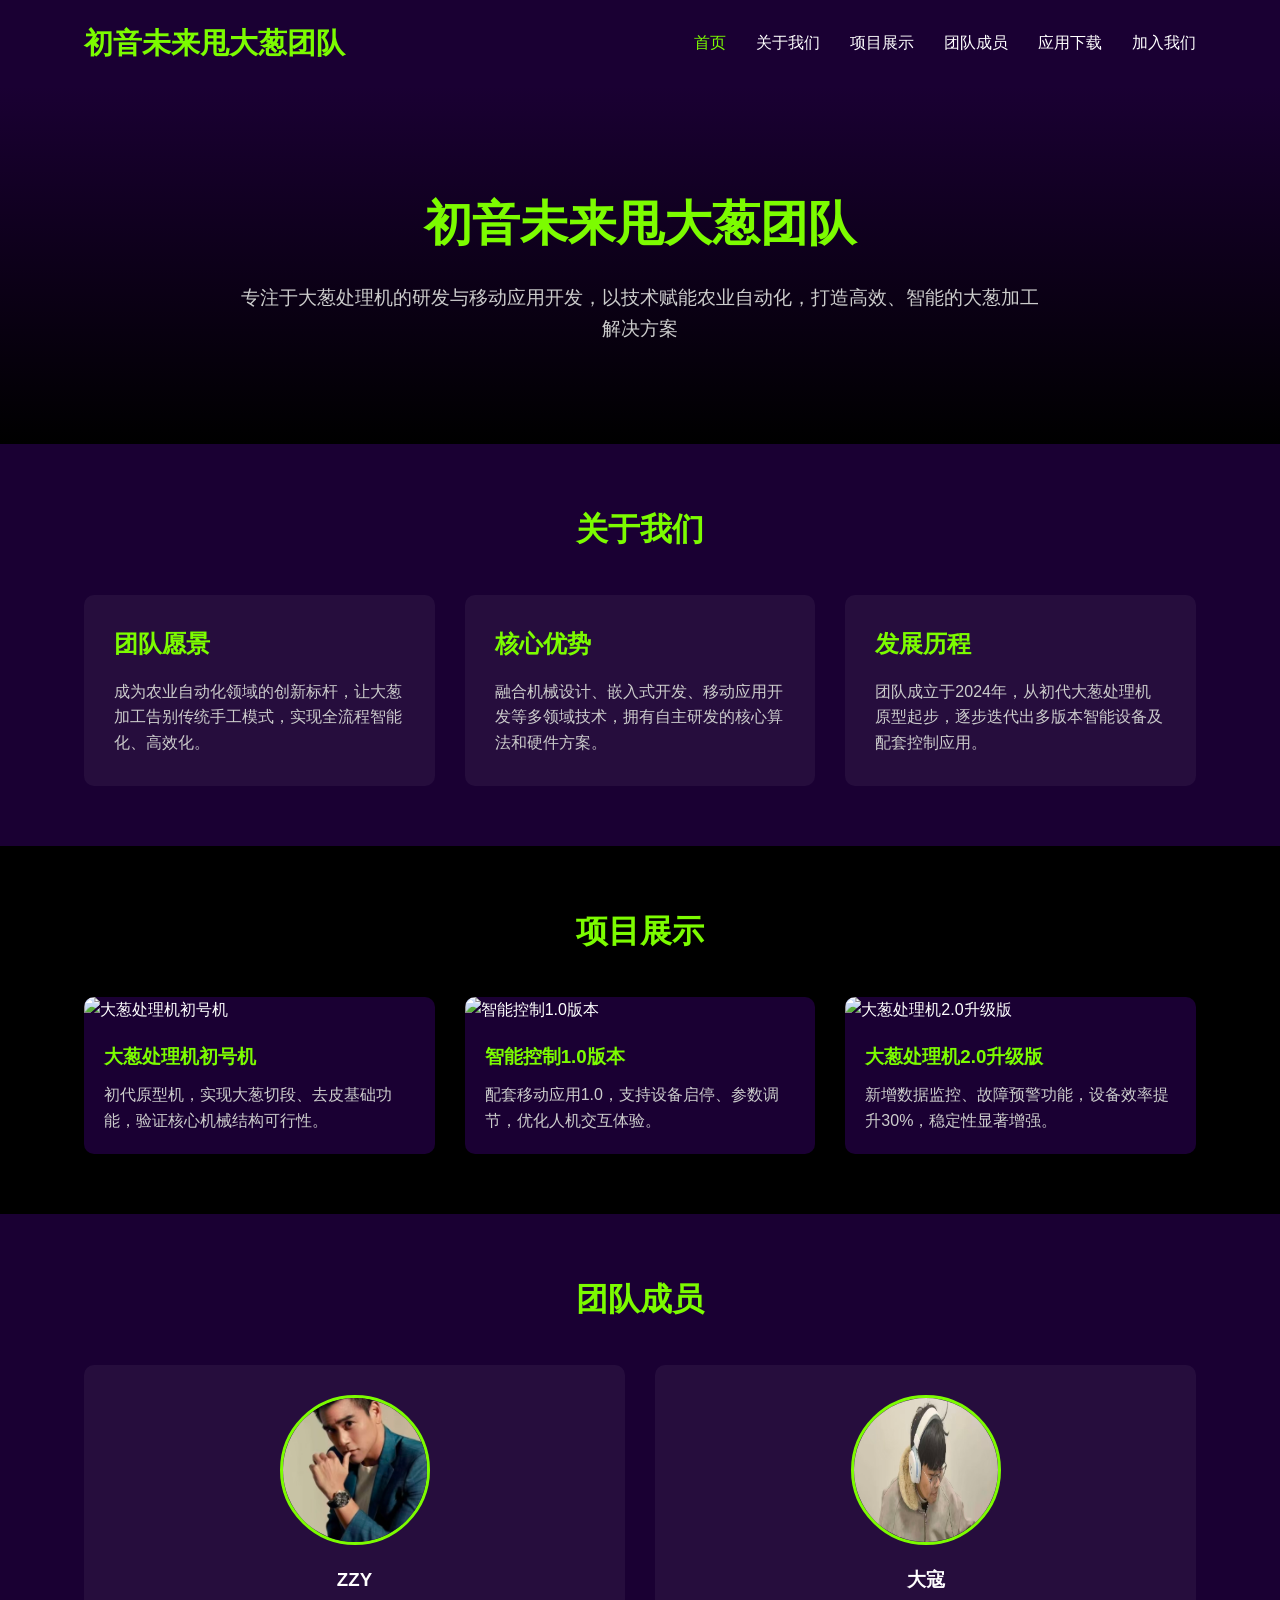
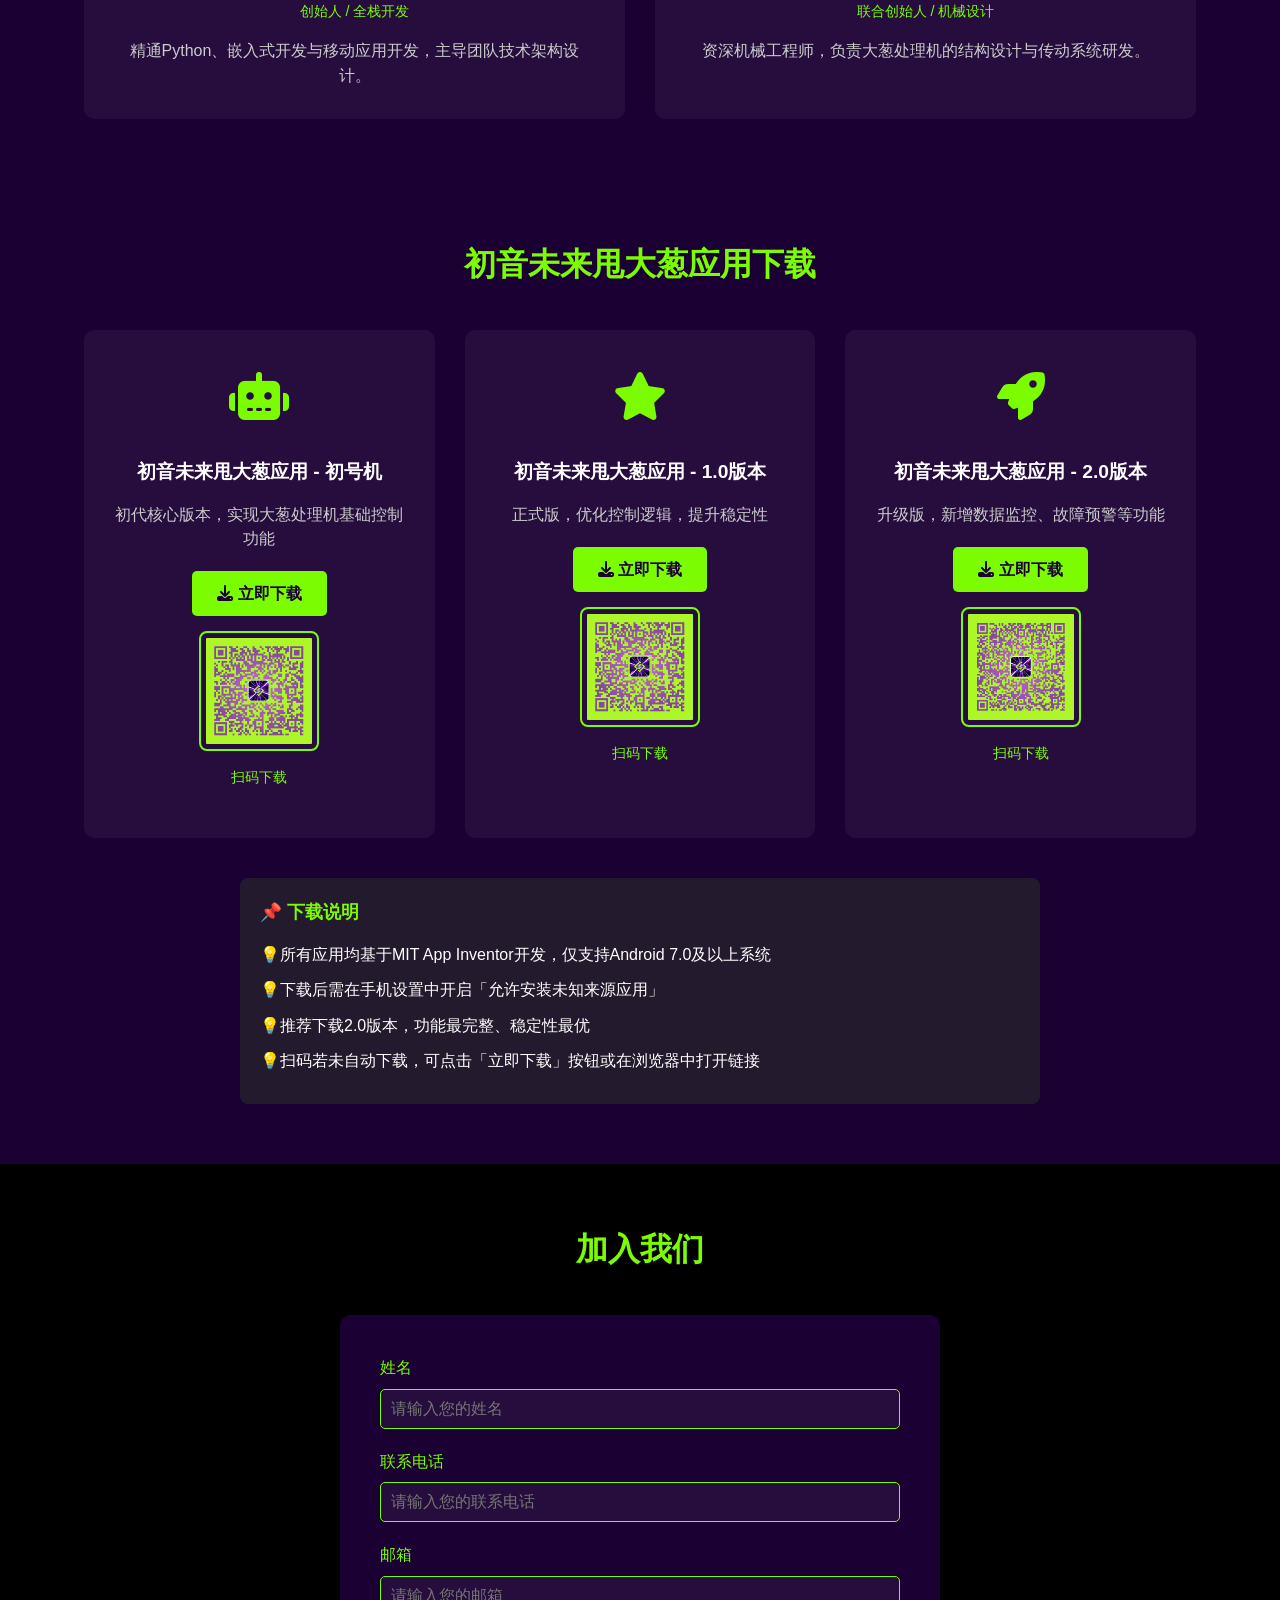
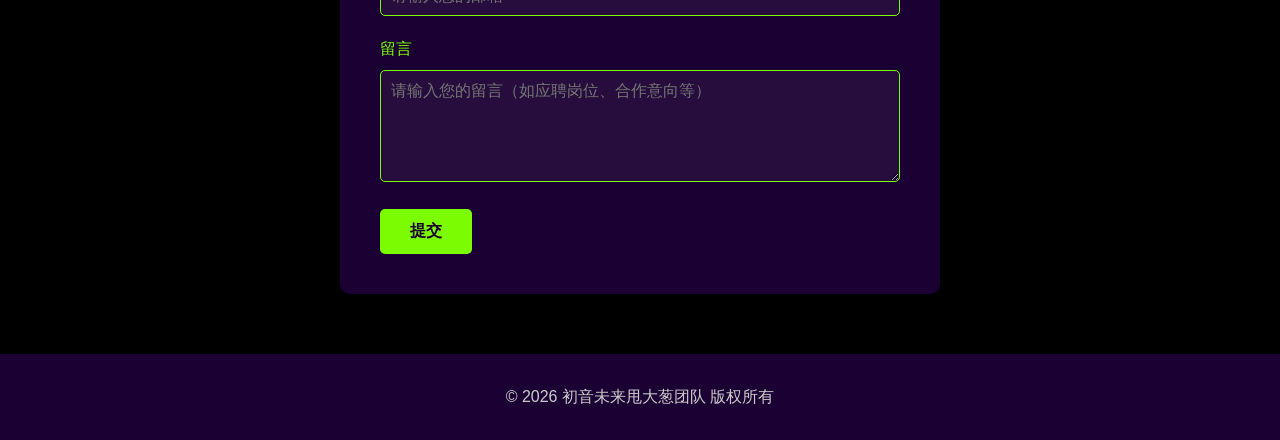
==== commit a39773a0: "复活吧！！！我的小舞" ====
--- a/index.html
+++ b/index.html
@@ -3,143 +3,496 @@
 <head>
     <meta charset="UTF-8">
     <meta name="viewport" content="width=device-width, initial-scale=1.0">
-    <title>初音未来甩大葱团队 - 非淡泊无以明志，非宁静无以致远</title>
-    <link rel="stylesheet" href="style.css">
+    <title>初音未来甩大葱团队</title>
+    <style>
+        /* 全局样式重置 */
+        * {
+            margin: 0;
+            padding: 0;
+            box-sizing: border-box;
+            font-family: "Microsoft Yahei", sans-serif;
+        }
+
+        /* 页面基础样式 */
+        body {
+            background-color: #000;
+            color: #fff;
+            line-height: 1.6;
+        }
+
+        .container {
+            width: 90%;
+            max-width: 1200px;
+            margin: 0 auto;
+            padding: 0 20px;
+        }
+
+        /* 导航栏样式 */
+        nav {
+            background-color: #1A0033;
+            padding: 20px 0;
+            position: sticky;
+            top: 0;
+            z-index: 999;
+        }
+
+        .nav-container {
+            display: flex;
+            justify-content: space-between;
+            align-items: center;
+        }
+
+        .logo {
+            font-size: 1.8rem;
+            color: #7CFC00;
+            font-weight: bold;
+        }
+
+        .nav-links {
+            display: flex;
+            list-style: none;
+            gap: 30px;
+        }
+
+        .nav-links a {
+            color: #fff;
+            text-decoration: none;
+            font-size: 1rem;
+            transition: color 0.3s ease;
+        }
+
+        .nav-links a:hover,
+        .nav-links a.active {
+            color: #7CFC00;
+        }
+
+        /* 通用模块样式 */
+        .section {
+            padding: 60px 0;
+        }
+
+        .section-title {
+            color: #7CFC00;
+            text-align: center;
+            margin-bottom: 40px;
+            font-size: 2rem;
+        }
+
+        /* 首页样式 */
+        #home {
+            background: linear-gradient(#1A0033, #000);
+            text-align: center;
+            padding: 100px 0;
+        }
+
+        #home h1 {
+            font-size: 3rem;
+            color: #7CFC00;
+            margin-bottom: 20px;
+        }
+
+        #home p {
+            font-size: 1.2rem;
+            color: #ccc;
+            max-width: 800px;
+            margin: 0 auto;
+        }
+
+        /* 关于我们样式 */
+        #about {
+            background-color: #1A0033;
+        }
+
+        .about-content {
+            display: grid;
+            grid-template-columns: repeat(auto-fit, minmax(300px, 1fr));
+            gap: 30px;
+        }
+
+        .about-card {
+            background-color: rgba(255, 255, 255, 0.05);
+            padding: 30px;
+            border-radius: 10px;
+        }
+
+        .about-card h3 {
+            color: #7CFC00;
+            margin-bottom: 15px;
+            font-size: 1.5rem;
+        }
+
+        .about-card p {
+            color: #ccc;
+        }
+
+        /* 项目展示样式 */
+        #projects {
+            background-color: #000;
+        }
+
+        .project-grid {
+            display: grid;
+            grid-template-columns: repeat(auto-fit, minmax(300px, 1fr));
+            gap: 30px;
+        }
+
+        .project-card {
+            background-color: #1A0033;
+            border-radius: 10px;
+            overflow: hidden;
+            transition: transform 0.3s ease;
+        }
+
+        .project-card:hover {
+            transform: translateY(-10px);
+        }
+
+        .project-img {
+            width: 100%;
+            height: 200px;
+            object-fit: cover;
+        }
+
+        .project-info {
+            padding: 20px;
+        }
+
+        .project-info h3 {
+            color: #7CFC00;
+            margin-bottom: 10px;
+        }
+
+        .project-info p {
+            color: #ccc;
+        }
+
+        /* 团队成员样式 */
+        #team {
+            background-color: #1A0033;
+        }
+
+        .team-grid {
+            display: grid;
+            grid-template-columns: repeat(auto-fit, minmax(300px, 1fr));
+            gap: 30px;
+        }
+
+        .team-card {
+            background-color: rgba(255, 255, 255, 0.05);
+            padding: 30px;
+            border-radius: 10px;
+            text-align: center;
+        }
+
+        .team-img {
+            width: 150px;
+            height: 150px;
+            border-radius: 50%;
+            margin: 0 auto 20px;
+            overflow: hidden;
+            border: 3px solid #7CFC00;
+        }
+
+        .team-img img {
+            width: 100%;
+            height: 100%;
+            object-fit: cover;
+        }
+
+        .team-info h3 {
+            color: #fff;
+            margin-bottom: 5px;
+        }
+
+        .team-info .role {
+            color: #7CFC00;
+            font-size: 0.9rem;
+            margin-bottom: 15px;
+        }
+
+        .team-info p {
+            color: #ccc;
+        }
+
+        /* 应用下载专区样式 */
+        #app-download {
+            background-color: #1A0033;
+            padding: 60px 0;
+        }
+
+        .download-grid {
+            display: grid;
+            grid-template-columns: repeat(auto-fit, minmax(300px, 1fr));
+            gap: 30px;
+            margin-bottom: 40px;
+        }
+
+        .app-card {
+            background-color: rgba(255, 255, 255, 0.05);
+            border-radius: 10px;
+            padding: 30px;
+            transition: all 0.3s ease;
+        }
+
+        .app-card:hover {
+            transform: translateY(-10px);
+            box-shadow: 0 10px 20px rgba(0, 0, 0, 0.2);
+        }
+
+        .app-icon {
+            font-size: 3rem;
+            color: #7CFC00;
+            text-align: center;
+            margin-bottom: 20px;
+        }
+
+        .app-info h3 {
+            color: #fff;
+            text-align: center;
+            margin-bottom: 15px;
+            font-size: 1.2rem;
+        }
+
+        .app-info p {
+            color: #ccc;
+            text-align: center;
+            margin-bottom: 20px;
+            line-height: 1.5;
+        }
+
+        .download-btns {
+            text-align: center;
+        }
+
+        .download-btns .btn {
+            background-color: #7CFC00;
+            color: #1A0033;
+            padding: 10px 25px;
+            border-radius: 5px;
+            text-decoration: none;
+            font-weight: bold;
+            display: inline-block;
+            transition: all 0.3s ease;
+        }
+
+        .download-btns .btn:hover {
+            background-color: #66cc00;
+            transform: scale(1.05);
+        }
+
+        /* 二维码样式 */
+        .qrcode-box {
+            margin-top: 15px;
+            text-align: center;
+        }
+
+        .qrcode-box img {
+            width: 120px;
+            height: 120px;
+            border: 2px solid #7CFC00;
+            padding: 5px;
+            border-radius: 8px;
+            transition: all 0.3s ease;
+        }
+
+        .qrcode-box img:hover {
+            transform: scale(1.05);
+        }
+
+        .qrcode-box p {
+            color: #7CFC00;
+            font-size: 0.9rem;
+            margin-top: 8px;
+        }
+
+        .download-tips {
+            background-color: rgba(124, 252, 0, 0.1);
+            padding: 20px;
+            border-radius: 8px;
+            max-width: 800px;
+            margin: 0 auto;
+        }
+
+        .download-tips h4 {
+            color: #7CFC00;
+            margin-bottom: 15px;
+            font-size: 1.1rem;
+        }
+
+        .download-tips ul {
+            list-style: none;
+            padding-left: 20px;
+        }
+
+        .download-tips li {
+            color: #fff;
+            margin-bottom: 10px;
+            position: relative;
+        }
+
+        .download-tips li::before {
+            content: "💡";
+            position: absolute;
+            left: -20px;
+        }
+
+        /* 加入我们样式 */
+        #join {
+            background-color: #000;
+        }
+
+        .join-form {
+            max-width: 600px;
+            margin: 0 auto;
+            background-color: #1A0033;
+            padding: 40px;
+            border-radius: 10px;
+        }
+
+        .form-group {
+            margin-bottom: 20px;
+        }
+
+        .form-group label {
+            display: block;
+            color: #7CFC00;
+            margin-bottom: 8px;
+        }
+
+        .form-group input,
+        .form-group textarea {
+            width: 100%;
+            padding: 10px;
+            background-color: rgba(255, 255, 255, 0.05);
+            border: 1px solid #7CFC00;
+            border-radius: 5px;
+            color: #fff;
+            font-size: 1rem;
+        }
+
+        .form-group input:focus,
+        .form-group textarea:focus {
+            outline: none;
+            border-color: #66cc00;
+        }
+
+        .submit-btn {
+            background-color: #7CFC00;
+            color: #1A0033;
+            border: none;
+            padding: 12px 30px;
+            border-radius: 5px;
+            font-size: 1rem;
+            font-weight: bold;
+            cursor: pointer;
+            transition: background-color 0.3s ease;
+        }
+
+        .submit-btn:hover {
+            background-color: #66cc00;
+        }
+
+        /* 页脚样式 */
+        footer {
+            background-color: #1A0033;
+            padding: 30px 0;
+            text-align: center;
+            color: #ccc;
+        }
+
+        /* 响应式适配 */
+        @media (max-width: 768px) {
+            .nav-container {
+                flex-direction: column;
+                gap: 20px;
+            }
+
+            .nav-links {
+                flex-wrap: wrap;
+                justify-content: center;
+            }
+
+            #home h1 {
+                font-size: 2rem;
+            }
+
+            .section-title {
+                font-size: 1.5rem;
+            }
+        }
+    </style>
+    <!-- 引入字体图标 -->
     <link rel="stylesheet" href="https://cdnjs.cloudflare.com/ajax/libs/font-awesome/6.4.0/css/all.min.css">
 </head>
 <body>
     <!-- 导航栏 -->
-    <nav class="navbar">
+    <nav>
         <div class="container nav-container">
-            <div class="logo">
-                <h2>初音未来甩大葱团队</h2>
-            </div>
+            <div class="logo">初音未来甩大葱团队</div>
             <ul class="nav-links">
                 <li><a href="#home" class="active">首页</a></li>
                 <li><a href="#about">关于我们</a></li>
                 <li><a href="#projects">项目展示</a></li>
                 <li><a href="#team">团队成员</a></li>
-                  <li><a href="#app-download">应用下载</a></li>
+                <li><a href="#app-download">应用下载</a></li>
                 <li><a href="#join">加入我们</a></li>
             </ul>
-            <div class="hamburger">
-                <i class="fas fa-bars"></i>
-            </div>
         </div>
     </nav>
 
-    <!-- 首页轮播 -->
-    <section id="home" class="hero">
-        <div class="carousel">
-            <div class="slide active">
-                <img src="images/hero1.jpg" alt="团队主视觉">
-                <div class="caption">
-                    <h1>初音未来甩大葱团队</h1>
-                    <p>非淡泊无以明志，非宁静无以致远。</p>
-                    <a href="#about" class="btn primary-btn">立即了解</a>
-                </div>
-            </div>
-            <div class="slide">
-                <img src="images/hero2.jpg" alt="章丘大葱">
-                <div class="caption">
-                    <h2>核心物料：章丘大葱</h2>
-                    <p>我们的项目灵感与核心原料，来自正宗章丘大葱。</p>
-                </div>
-            </div>
-            <div class="slide">
-                <img src="images/hero3.jpg" alt="机械大能">
-                <div class="caption">
-                    <h2>机械大能</h2>
-                    <p>团队核心机械工程师，负责结构与传动设计。</p>
-                </div>
-            </div>
-            <div class="slide">
-                <img src="images/hero4.jpg" alt="机械大帝">
-                <div class="caption">
-                    <h2>机械大帝</h2>
-                    <p>资深机械专家，主导大型设备研发。</p>
-                </div>
-            </div>
-            <div class="slide">
-                <img src="images/hero5.jpg" alt="电控专家">
-                <div class="caption">
-                    <h2>电控专家</h2>
-                    <p>精通STM32与树莓派，负责控制系统开发。</p>
-                </div>
-            </div>
-            <div class="slide">
-                <img src="images/hero6.jpg" alt="特邀专家">
-                <div class="caption">
-                    <h2>特邀专家</h2>
-                    <p>行业资深顾问，提供技术指导与战略支持。</p>
-                </div>
-            </div>
-            <!-- 轮播控制按钮 -->
-            <button class="prev-btn"><i class="fas fa-chevron-left"></i></button>
-            <button class="next-btn"><i class="fas fa-chevron-right"></i></button>
+    <!-- 首页 -->
+    <section id="home" class="section">
+        <div class="container">
+            <h1>初音未来甩大葱团队</h1>
+            <p>专注于大葱处理机的研发与移动应用开发，以技术赋能农业自动化，打造高效、智能的大葱加工解决方案</p>
         </div>
     </section>
 
     <!-- 关于我们 -->
-    <section id="about" class="about section">
+    <section id="about" class="section">
         <div class="container">
             <h2 class="section-title">关于我们</h2>
             <div class="about-content">
-                <div class="about-text">
-                    <h3>团队简介</h3>
-                    <p>初音未来甩大葱团队成立于<span class="highlight">2025年12月25日</span>，是一支专注于智能农业与嵌入式开发的技术团队。</p>
-                    <p>我们以“非淡泊无以明志，非宁静无以致远”为核心理念，致力于用技术赋能传统农业，打造智能大葱处理系统，推动农业自动化升级。</p>
-                    <h3>核心技术栈</h3>
-                    <ul class="tech-stack">
-                        <li><i class="fas fa-microchip"></i> 树莓派自动化开发</li>
-                        <li><i class="fas fa-cogs"></i> STM32嵌入式编程</li>
-                        <li><i class="fas fa-robot"></i> AI视觉识别（YOLO）</li>
-                        <li><i class="fas fa-mobile-alt"></i> MIT App Inventor移动控制</li>
-                    </ul>
+                <div class="about-card">
+                    <h3>团队愿景</h3>
+                    <p>成为农业自动化领域的创新标杆，让大葱加工告别传统手工模式，实现全流程智能化、高效化。</p>
+                </div>
+                <div class="about-card">
+                    <h3>核心优势</h3>
+                    <p>融合机械设计、嵌入式开发、移动应用开发等多领域技术，拥有自主研发的核心算法和硬件方案。</p>
+                </div>
+                <div class="about-card">
+                    <h3>发展历程</h3>
+                    <p>团队成立于2024年，从初代大葱处理机原型起步，逐步迭代出多版本智能设备及配套控制应用。</p>
                 </div>
             </div>
         </div>
     </section>
 
     <!-- 项目展示 -->
-    <section id="projects" class="projects section">
+    <section id="projects" class="section">
         <div class="container">
             <h2 class="section-title">项目展示</h2>
-            <div class="projects-grid">
+            <div class="project-grid">
                 <div class="project-card">
-                    <div class="project-img">
-                        <img src="images/hero2.jpg" alt="大葱处理机">
-                    </div>
+                    <img src="images/project1.jpg" alt="大葱处理机初号机" class="project-img">
                     <div class="project-info">
-                        <h3>智能大葱处理机</h3>
-                        <p>基于树莓派和YOLO的智能分拣与处理系统，可自动识别大葱品质并分级，提升分拣效率80%。</p>
-                        <a href="https://github.com/zzy2102/dacong" class="btn secondary-btn" target="_blank">
-                            <i class="fab fa-github"></i> 查看源码
-                        </a>
+                        <h3>大葱处理机初号机</h3>
+                        <p>初代原型机，实现大葱切段、去皮基础功能，验证核心机械结构可行性。</p>
                     </div>
                 </div>
                 <div class="project-card">
-                    <div class="project-img">
-                        <img src="images/hero5.jpg" alt="多设备控制平台">
-                    </div>
+                    <img src="images/project2.jpg" alt="智能控制1.0版本" class="project-img">
                     <div class="project-info">
-                        <h3>多设备控制平台</h3>
-                        <p>通过MIT App Inventor开发手机App，实现对电机、水泵、摄像头等外设的远程实时控制。</p>
-                        <a href="https://github.com/zzy2102/dacong" class="btn secondary-btn" target="_blank">
-                            <i class="fab fa-github"></i> 查看源码
-                        </a>
+                        <h3>智能控制1.0版本</h3>
+                        <p>配套移动应用1.0，支持设备启停、参数调节，优化人机交互体验。</p>
                     </div>
                 </div>
                 <div class="project-card">
-                    <div class="project-img">
-                        <img src="images/hero1.jpg" alt="AI赛车挑战">
-                    </div>
+                    <img src="images/project3.jpg" alt="大葱处理机2.0升级版" class="project-img">
                     <div class="project-info">
-                        <h3>AI赛车挑战</h3>
-                        <p>参与极限竞速赛事，开发AI自动驾驶算法，结合机器视觉实现无人化高速行驶。</p>
-                        <a href="https://github.com/zzy2102/dacong" class="btn secondary-btn" target="_blank">
-                            <i class="fab fa-github"></i> 查看源码
-                        </a>
+                        <h3>大葱处理机2.0升级版</h3>
+                        <p>新增数据监控、故障预警功能，设备效率提升30%，稳定性显著增强。</p>
                     </div>
                 </div>
             </div>
@@ -147,7 +500,7 @@
     </section>
 
     <!-- 团队成员 -->
-    <section id="team" class="team section">
+    <section id="team" class="section">
         <div class="container">
             <h2 class="section-title">团队成员</h2>
             <div class="team-grid">
@@ -163,7 +516,7 @@
                 </div>
                 <div class="team-card">
                     <div class="team-img">
-                        <img src="images/hero3.jpg" alt="大寇">
+                        <img src="images/hero4.jpg" alt="大寇">
                     </div>
                     <div class="team-info">
                         <h3>大寇</h3>
@@ -175,155 +528,125 @@
         </div>
     </section>
 
-    <!-- 团队成员 -->
-<section id="team" class="team section">
-    <div class="container">
-        <h2 class="section-title">团队成员</h2>
-        <div class="team-grid">
-            <div class="team-card">
-                <div class="team-img">
-                    <img src="images/hero5.jpg" alt="ZZY">
-                </div>
-                <div class="team-info">
-                    <h3>ZZY</h3>
-                    <p class="role">创始人 / 全栈开发</p>
-                    <p>精通Python、嵌入式开发与移动应用开发，主导团队技术架构设计。</p>
+    <!-- 应用下载专区 -->
+    <section id="app-download" class="section">
+        <div class="container">
+            <h2 class="section-title">初音未来甩大葱应用下载</h2>
+            <div class="download-grid">
+                <!-- 初号机版本 -->
+                <div class="app-card">
+                    <div class="app-icon">
+                        <i class="fas fa-robot"></i>
+                    </div>
+                    <div class="app-info">
+                        <h3>初音未来甩大葱应用 - 初号机</h3>
+                        <p>初代核心版本，实现大葱处理机基础控制功能</p>
+                        <div class="download-btns">
+                            <a href="https://gitee.com/zengzhiyuanyyds/welsh-onion/raw/master/base.apk%EF%BC%88%E5%88%9D%E5%8F%B7%E6%9C%BA%EF%BC%89.1" 
+                               class="btn primary-btn" 
+                               download="初音未来甩大葱-初号机.apk">
+                                <i class="fas fa-download"></i> 立即下载
+                            </a>
+                            <!-- 二维码 -->
+                            <div class="qrcode-box">
+                                <img src="images/qrcode_chuhaoji.png" alt="初号机扫码下载">
+                                <p>扫码下载</p>
+                            </div>
+                        </div>
+                    </div>
+                </div>
+
+                <!-- 1.0版本 -->
+                <div class="app-card">
+                    <div class="app-icon">
+                        <i class="fas fa-star"></i>
+                    </div>
+                    <div class="app-info">
+                        <h3>初音未来甩大葱应用 - 1.0版本</h3>
+                        <p>正式版，优化控制逻辑，提升稳定性</p>
+                        <div class="download-btns">
+                            <a href="https://gitee.com/zengzhiyuanyyds/welsh-onion/raw/master/base.apk%EF%BC%881.0%EF%BC%89.1" 
+                               class="btn primary-btn" 
+                               download="初音未来甩大葱-1.0版本.apk">
+                                <i class="fas fa-download"></i> 立即下载
+                            </a>
+                            <!-- 二维码 -->
+                            <div class="qrcode-box">
+                                <img src="images/qrcode_v1.0.png" alt="1.0版本扫码下载">
+                                <p>扫码下载</p>
+                            </div>
+                        </div>
+                    </div>
+                </div>
+
+                <!-- 2.0版本 -->
+                <div class="app-card">
+                    <div class="app-icon">
+                        <i class="fas fa-rocket"></i>
+                    </div>
+                    <div class="app-info">
+                        <h3>初音未来甩大葱应用 - 2.0版本</h3>
+                        <p>升级版，新增数据监控、故障预警等功能</p>
+                        <div class="download-btns">
+                            <a href="https://gitee.com/zengzhiyuanyyds/welsh-onion/raw/master/%E5%88%9D%E9%9F%B3%E6%9C%AA%E6%9D%A5%E7%94%A9%E5%A4%A7%E8%91%B1(2.0).apk.1" 
+                               class="btn primary-btn" 
+                               download="初音未来甩大葱-2.0版本.apk">
+                                <i class="fas fa-download"></i> 立即下载
+                            </a>
+                            <!-- 二维码 -->
+                            <div class="qrcode-box">
+                                <img src="images/qrcode_v2.0.png" alt="2.0版本扫码下载">
+                                <p>扫码下载</p>
+                            </div>
+                        </div>
+                    </div>
                 </div>
             </div>
-            <div class="team-card">
-                <div class="team-img">
-                    <img src="images/hero4.jpg" alt="大寇">
-                </div>
-                <div class="team-info">
-                    <h3>大寇</h3>
-                    <p class="role">联合创始人 / 机械设计</p>
-                    <p>资深机械工程师，负责大葱处理机的结构设计与传动系统研发。</p>
-                </div>
+
+            <!-- 下载说明 -->
+            <div class="download-tips">
+                <h4>📌 下载说明</h4>
+                <ul>
+                    <li>所有应用均基于MIT App Inventor开发，仅支持Android 7.0及以上系统</li>
+                    <li>下载后需在手机设置中开启「允许安装未知来源应用」</li>
+                    <li>推荐下载2.0版本，功能最完整、稳定性最优</li>
+                    <li>扫码若未自动下载，可点击「立即下载」按钮或在浏览器中打开链接</li>
+                </ul>
             </div>
         </div>
-    </div>
-</section>
-
-<!-- 应用下载专区（新增） -->
-<section id="app-download" class="download section">
-    <div class="container">
-        <h2 class="section-title">初音未来甩大葱应用下载</h2>
-        <div class="download-grid">
-            <!-- 初号机版本 -->
-            <div class="app-card">
-                <div class="app-icon">
-                    <i class="fas fa-robot"></i>
-                </div>
-                <div class="app-info">
-                    <h3>初音未来甩大葱应用 - 初号机</h3>
-                    <p>初代核心版本，实现大葱处理机基础控制功能</p>
-                    <div class="download-btns">
-                        <a href="https://gitee.com/zengzhiyuanyyds/welsh-onion/raw/master/base.apk%EF%BC%88%E5%88%9D%E5%8F%B7%E6%9C%BA%EF%BC%89.1" 
-                           class="btn primary-btn" 
-                           download="初音未来甩大葱-初号机.apk">
-                            <i class="fas fa-download"></i> 立即下载
-                        </a>
-                    </div>
-                </div>
-            </div>
-
-            <!-- 1.0版本 -->
-            <div class="app-card">
-                <div class="app-icon">
-                    <i class="fas fa-star"></i>
-                </div>
-                <div class="app-info">
-                    <h3>初音未来甩大葱应用 - 1.0版本</h3>
-                    <p>正式版，优化控制逻辑，提升稳定性</p>
-                    <div class="download-btns">
-                        <a href="https://gitee.com/zengzhiyuanyyds/welsh-onion/raw/master/base.apk%EF%BC%881.0%EF%BC%89.1" 
-                           class="btn primary-btn" 
-                           download="初音未来甩大葱-1.0版本.apk">
-                            <i class="fas fa-download"></i> 立即下载
-                        </a>
-                    </div>
-                </div>
-            </div>
-
-            <!-- 2.0版本 -->
-            <div class="app-card">
-                <div class="app-icon">
-                    <i class="fas fa-rocket"></i>
-                </div>
-                <div class="app-info">
-                    <h3>初音未来甩大葱应用 - 2.0版本</h3>
-                    <p>升级版，新增数据监控、故障预警等功能</p>
-                    <div class="download-btns">
-                        <a href="https://gitee.com/zengzhiyuanyyds/welsh-onion/raw/master/%E5%88%9D%E9%9F%B3%E6%9C%AA%E6%9D%A5%E7%94%A9%E5%A4%A7%E8%91%B1(2.0).apk.1" 
-                           class="btn primary-btn" 
-                           download="初音未来甩大葱-2.0版本.apk">
-                            <i class="fas fa-download"></i> 立即下载
-                        </a>
-                    </div>
-                </div>
-            </div>
-        </div>
-
-        <!-- 下载说明 -->
-        <div class="download-tips">
-            <h4>📌 下载说明</h4>
-            <ul>
-                <li>所有应用均基于MIT App Inventor开发，仅支持Android系统</li>
-                <li>下载后需在手机设置中开启「允许安装未知来源应用」</li>
-                <li>推荐下载2.0版本，功能最完整、稳定性最优</li>
-            </ul>
-        </div>
-    </div>
-</section>
+    </section>
 
     <!-- 加入我们 -->
-    <section id="join" class="join section">
+    <section id="join" class="section">
         <div class="container">
             <h2 class="section-title">加入我们</h2>
-            <div class="join-content">
-                <div class="job-card">
-                    <h3>电控工程师</h3>
-                    <div class="job-info">
-                        <h4>岗位职责</h4>
-                        <ul>
-                            <li>负责嵌入式系统开发，基于STM32/树莓派实现电机、传感器控制</li>
-                            <li>设计并调试数据采集模块，实现传感器数据的实时传输与解析</li>
-                            <li>配合机械团队完成设备联调，优化控制系统稳定性</li>
-                        </ul>
-                        <h4>任职要求</h4>
-                        <ul>
-                            <li>熟悉STM32/树莓派开发，掌握C语言/Python编程</li>
-                            <li>了解常用传感器（温湿度、视觉、压力）的使用方法</li>
-                            <li>具备良好的问题排查能力和团队协作精神</li>
-                        </ul>
-                        <h4>联系方式</h4>
-                        <p class="contact"><i class="fas fa-envelope"></i> zengzhiyuang@126.com</p>
-                    </div>
-                </div>
+            <div class="join-form">
+                <div class="form-group">
+                    <label for="name">姓名</label>
+                    <input type="text" id="name" placeholder="请输入您的姓名">
+                </div>
+                <div class="form-group">
+                    <label for="phone">联系电话</label>
+                    <input type="tel" id="phone" placeholder="请输入您的联系电话">
+                </div>
+                <div class="form-group">
+                    <label for="email">邮箱</label>
+                    <input type="email" id="email" placeholder="请输入您的邮箱">
+                </div>
+                <div class="form-group">
+                    <label for="message">留言</label>
+                    <textarea id="message" rows="5" placeholder="请输入您的留言（如应聘岗位、合作意向等）"></textarea>
+                </div>
+                <button type="button" class="submit-btn">提交</button>
             </div>
         </div>
     </section>
 
     <!-- 页脚 -->
-    <footer class="footer">
+    <footer>
         <div class="container">
-            <div class="footer-content">
-                <div class="footer-info">
-                    <h3>初音未来甩大葱团队</h3>
-                    <p>非淡泊无以明志，非宁静无以致远</p>
-                    <div class="social-links">
-                        <a href="https://github.com/zzy2102/dacong" target="_blank"><i class="fab fa-github"></i></a>
-                        <a href="mailto:zengzhiyuang@126.com"><i class="fas fa-envelope"></i></a>
-                    </div>
-                </div>
-                <div class="copyright">
-                    <p>&copy; 2025 初音未来甩大葱团队. 保留所有权利。</p>
-                </div>
-            </div>
+            <p>© 2026 初音未来甩大葱团队 版权所有</p>
         </div>
     </footer>
-
-    <script src="script.js"></script>
 </body>
-
 </html>
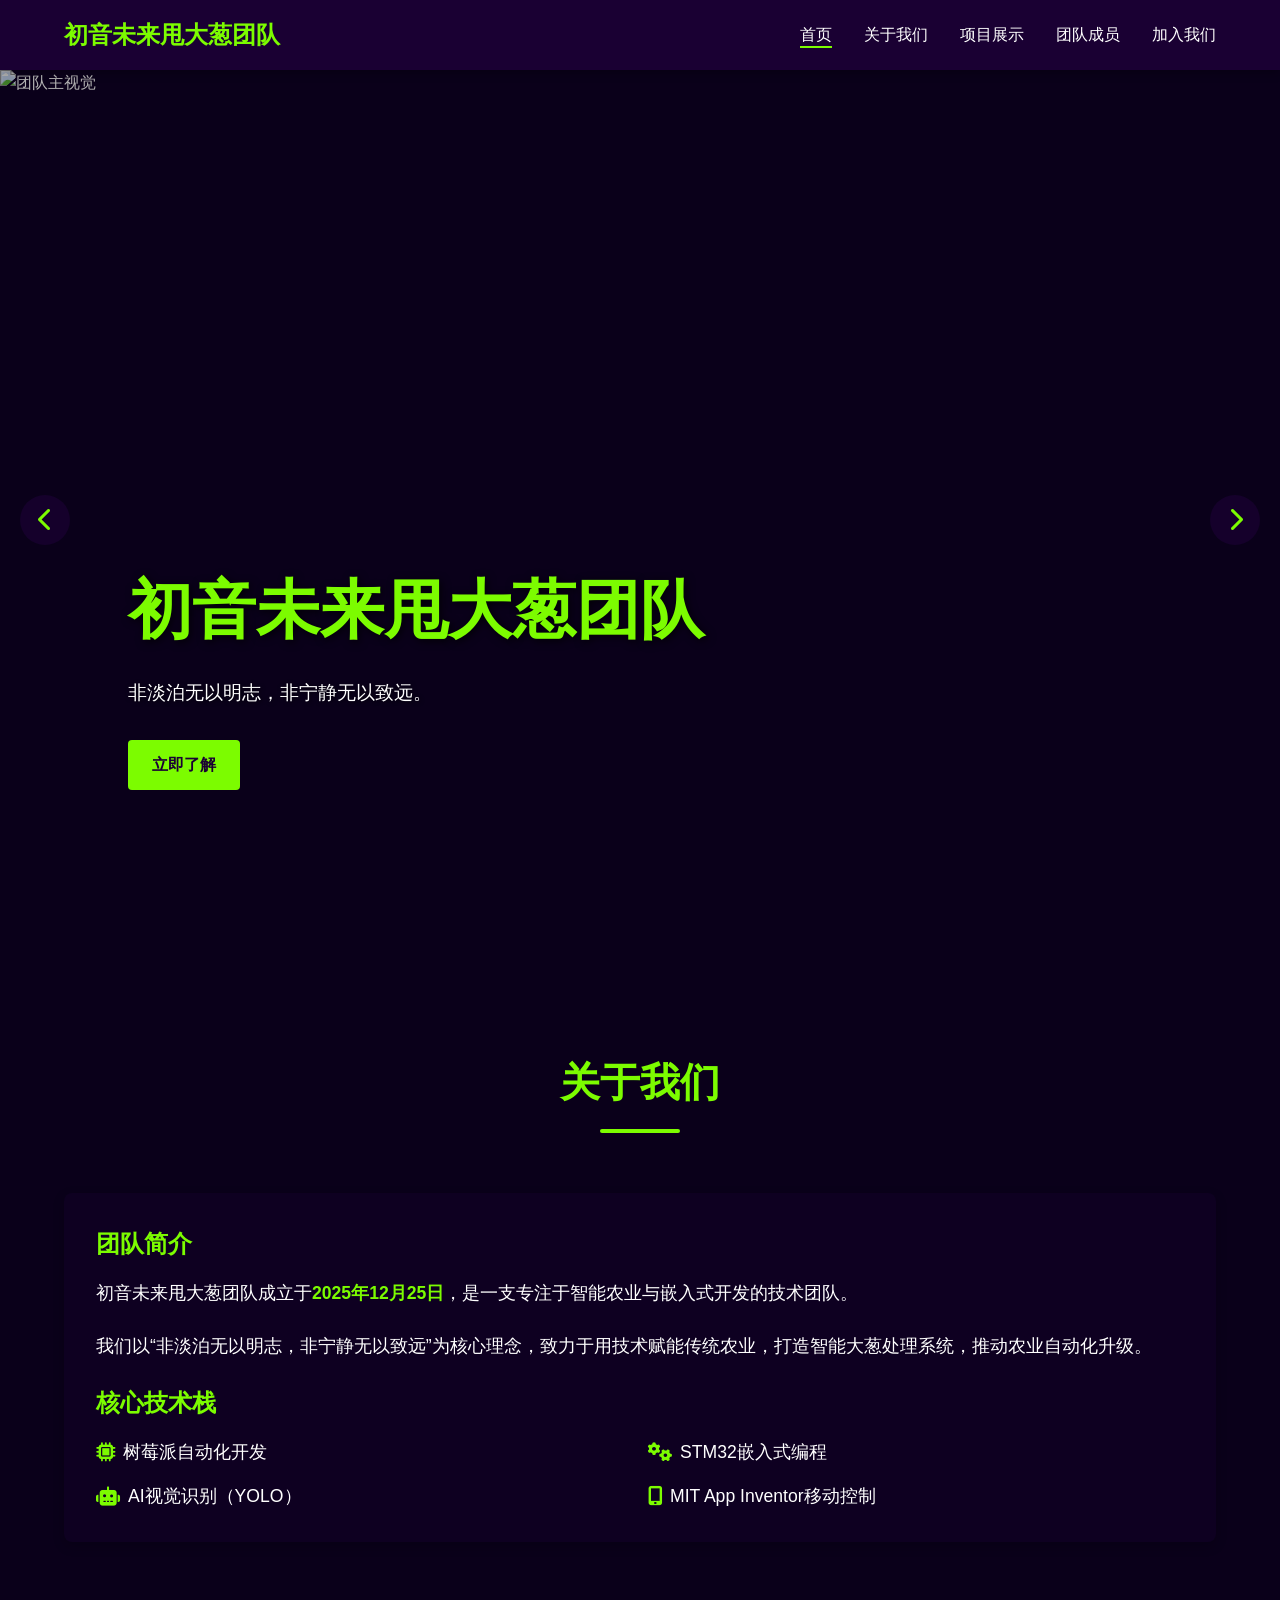
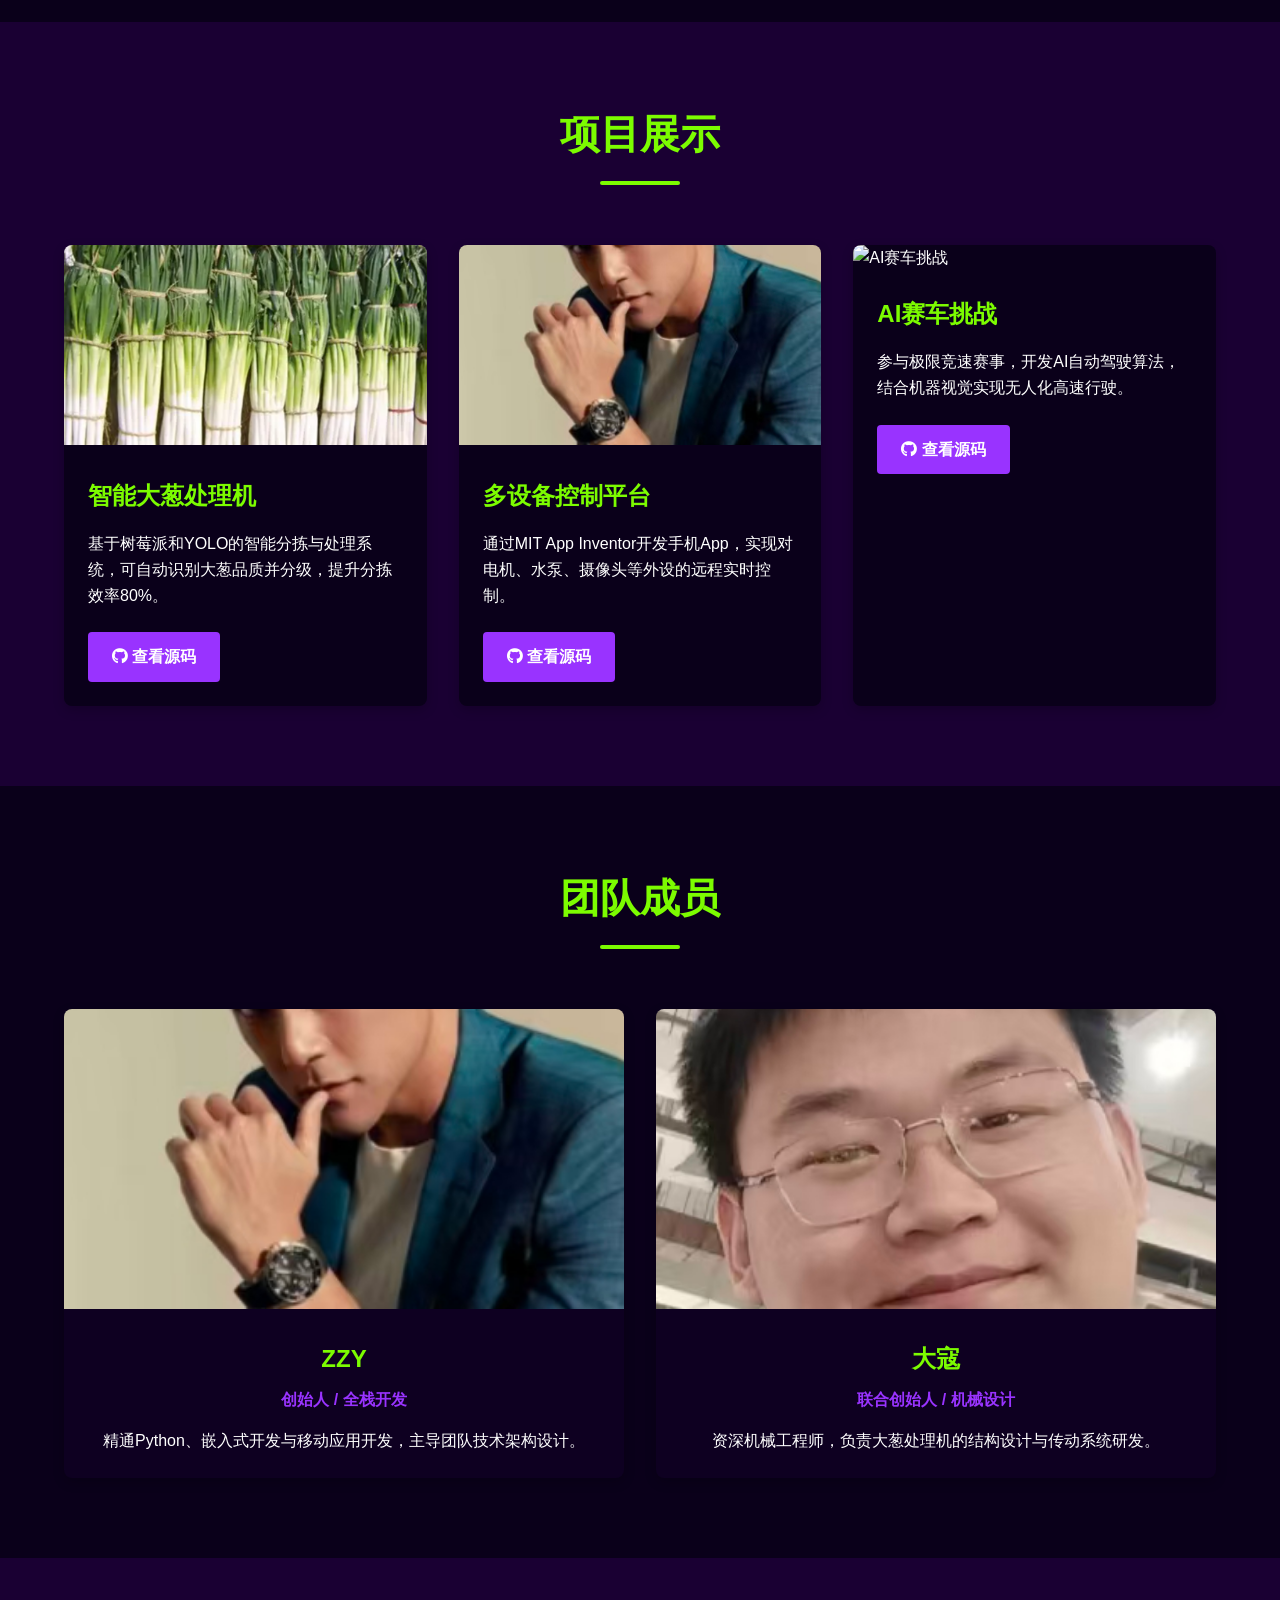
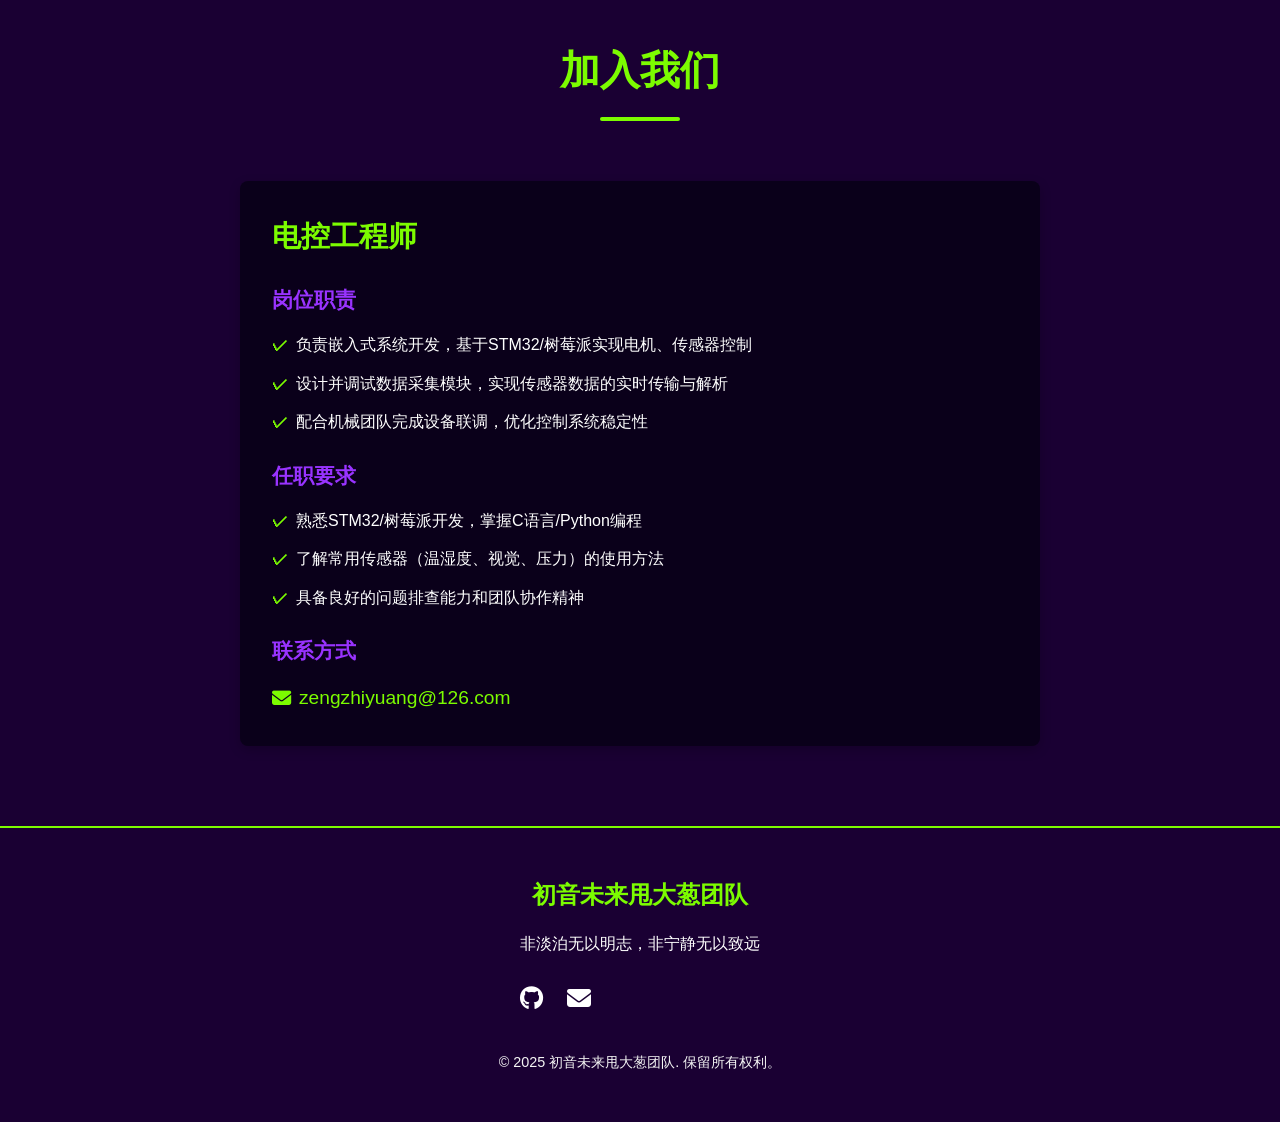
==== commit bbdf59ac: "1" ====
--- a/index.html
+++ b/index.html
@@ -3,496 +3,142 @@
 <head>
     <meta charset="UTF-8">
     <meta name="viewport" content="width=device-width, initial-scale=1.0">
-    <title>初音未来甩大葱团队</title>
-    <style>
-        /* 全局样式重置 */
-        * {
-            margin: 0;
-            padding: 0;
-            box-sizing: border-box;
-            font-family: "Microsoft Yahei", sans-serif;
-        }
-
-        /* 页面基础样式 */
-        body {
-            background-color: #000;
-            color: #fff;
-            line-height: 1.6;
-        }
-
-        .container {
-            width: 90%;
-            max-width: 1200px;
-            margin: 0 auto;
-            padding: 0 20px;
-        }
-
-        /* 导航栏样式 */
-        nav {
-            background-color: #1A0033;
-            padding: 20px 0;
-            position: sticky;
-            top: 0;
-            z-index: 999;
-        }
-
-        .nav-container {
-            display: flex;
-            justify-content: space-between;
-            align-items: center;
-        }
-
-        .logo {
-            font-size: 1.8rem;
-            color: #7CFC00;
-            font-weight: bold;
-        }
-
-        .nav-links {
-            display: flex;
-            list-style: none;
-            gap: 30px;
-        }
-
-        .nav-links a {
-            color: #fff;
-            text-decoration: none;
-            font-size: 1rem;
-            transition: color 0.3s ease;
-        }
-
-        .nav-links a:hover,
-        .nav-links a.active {
-            color: #7CFC00;
-        }
-
-        /* 通用模块样式 */
-        .section {
-            padding: 60px 0;
-        }
-
-        .section-title {
-            color: #7CFC00;
-            text-align: center;
-            margin-bottom: 40px;
-            font-size: 2rem;
-        }
-
-        /* 首页样式 */
-        #home {
-            background: linear-gradient(#1A0033, #000);
-            text-align: center;
-            padding: 100px 0;
-        }
-
-        #home h1 {
-            font-size: 3rem;
-            color: #7CFC00;
-            margin-bottom: 20px;
-        }
-
-        #home p {
-            font-size: 1.2rem;
-            color: #ccc;
-            max-width: 800px;
-            margin: 0 auto;
-        }
-
-        /* 关于我们样式 */
-        #about {
-            background-color: #1A0033;
-        }
-
-        .about-content {
-            display: grid;
-            grid-template-columns: repeat(auto-fit, minmax(300px, 1fr));
-            gap: 30px;
-        }
-
-        .about-card {
-            background-color: rgba(255, 255, 255, 0.05);
-            padding: 30px;
-            border-radius: 10px;
-        }
-
-        .about-card h3 {
-            color: #7CFC00;
-            margin-bottom: 15px;
-            font-size: 1.5rem;
-        }
-
-        .about-card p {
-            color: #ccc;
-        }
-
-        /* 项目展示样式 */
-        #projects {
-            background-color: #000;
-        }
-
-        .project-grid {
-            display: grid;
-            grid-template-columns: repeat(auto-fit, minmax(300px, 1fr));
-            gap: 30px;
-        }
-
-        .project-card {
-            background-color: #1A0033;
-            border-radius: 10px;
-            overflow: hidden;
-            transition: transform 0.3s ease;
-        }
-
-        .project-card:hover {
-            transform: translateY(-10px);
-        }
-
-        .project-img {
-            width: 100%;
-            height: 200px;
-            object-fit: cover;
-        }
-
-        .project-info {
-            padding: 20px;
-        }
-
-        .project-info h3 {
-            color: #7CFC00;
-            margin-bottom: 10px;
-        }
-
-        .project-info p {
-            color: #ccc;
-        }
-
-        /* 团队成员样式 */
-        #team {
-            background-color: #1A0033;
-        }
-
-        .team-grid {
-            display: grid;
-            grid-template-columns: repeat(auto-fit, minmax(300px, 1fr));
-            gap: 30px;
-        }
-
-        .team-card {
-            background-color: rgba(255, 255, 255, 0.05);
-            padding: 30px;
-            border-radius: 10px;
-            text-align: center;
-        }
-
-        .team-img {
-            width: 150px;
-            height: 150px;
-            border-radius: 50%;
-            margin: 0 auto 20px;
-            overflow: hidden;
-            border: 3px solid #7CFC00;
-        }
-
-        .team-img img {
-            width: 100%;
-            height: 100%;
-            object-fit: cover;
-        }
-
-        .team-info h3 {
-            color: #fff;
-            margin-bottom: 5px;
-        }
-
-        .team-info .role {
-            color: #7CFC00;
-            font-size: 0.9rem;
-            margin-bottom: 15px;
-        }
-
-        .team-info p {
-            color: #ccc;
-        }
-
-        /* 应用下载专区样式 */
-        #app-download {
-            background-color: #1A0033;
-            padding: 60px 0;
-        }
-
-        .download-grid {
-            display: grid;
-            grid-template-columns: repeat(auto-fit, minmax(300px, 1fr));
-            gap: 30px;
-            margin-bottom: 40px;
-        }
-
-        .app-card {
-            background-color: rgba(255, 255, 255, 0.05);
-            border-radius: 10px;
-            padding: 30px;
-            transition: all 0.3s ease;
-        }
-
-        .app-card:hover {
-            transform: translateY(-10px);
-            box-shadow: 0 10px 20px rgba(0, 0, 0, 0.2);
-        }
-
-        .app-icon {
-            font-size: 3rem;
-            color: #7CFC00;
-            text-align: center;
-            margin-bottom: 20px;
-        }
-
-        .app-info h3 {
-            color: #fff;
-            text-align: center;
-            margin-bottom: 15px;
-            font-size: 1.2rem;
-        }
-
-        .app-info p {
-            color: #ccc;
-            text-align: center;
-            margin-bottom: 20px;
-            line-height: 1.5;
-        }
-
-        .download-btns {
-            text-align: center;
-        }
-
-        .download-btns .btn {
-            background-color: #7CFC00;
-            color: #1A0033;
-            padding: 10px 25px;
-            border-radius: 5px;
-            text-decoration: none;
-            font-weight: bold;
-            display: inline-block;
-            transition: all 0.3s ease;
-        }
-
-        .download-btns .btn:hover {
-            background-color: #66cc00;
-            transform: scale(1.05);
-        }
-
-        /* 二维码样式 */
-        .qrcode-box {
-            margin-top: 15px;
-            text-align: center;
-        }
-
-        .qrcode-box img {
-            width: 120px;
-            height: 120px;
-            border: 2px solid #7CFC00;
-            padding: 5px;
-            border-radius: 8px;
-            transition: all 0.3s ease;
-        }
-
-        .qrcode-box img:hover {
-            transform: scale(1.05);
-        }
-
-        .qrcode-box p {
-            color: #7CFC00;
-            font-size: 0.9rem;
-            margin-top: 8px;
-        }
-
-        .download-tips {
-            background-color: rgba(124, 252, 0, 0.1);
-            padding: 20px;
-            border-radius: 8px;
-            max-width: 800px;
-            margin: 0 auto;
-        }
-
-        .download-tips h4 {
-            color: #7CFC00;
-            margin-bottom: 15px;
-            font-size: 1.1rem;
-        }
-
-        .download-tips ul {
-            list-style: none;
-            padding-left: 20px;
-        }
-
-        .download-tips li {
-            color: #fff;
-            margin-bottom: 10px;
-            position: relative;
-        }
-
-        .download-tips li::before {
-            content: "💡";
-            position: absolute;
-            left: -20px;
-        }
-
-        /* 加入我们样式 */
-        #join {
-            background-color: #000;
-        }
-
-        .join-form {
-            max-width: 600px;
-            margin: 0 auto;
-            background-color: #1A0033;
-            padding: 40px;
-            border-radius: 10px;
-        }
-
-        .form-group {
-            margin-bottom: 20px;
-        }
-
-        .form-group label {
-            display: block;
-            color: #7CFC00;
-            margin-bottom: 8px;
-        }
-
-        .form-group input,
-        .form-group textarea {
-            width: 100%;
-            padding: 10px;
-            background-color: rgba(255, 255, 255, 0.05);
-            border: 1px solid #7CFC00;
-            border-radius: 5px;
-            color: #fff;
-            font-size: 1rem;
-        }
-
-        .form-group input:focus,
-        .form-group textarea:focus {
-            outline: none;
-            border-color: #66cc00;
-        }
-
-        .submit-btn {
-            background-color: #7CFC00;
-            color: #1A0033;
-            border: none;
-            padding: 12px 30px;
-            border-radius: 5px;
-            font-size: 1rem;
-            font-weight: bold;
-            cursor: pointer;
-            transition: background-color 0.3s ease;
-        }
-
-        .submit-btn:hover {
-            background-color: #66cc00;
-        }
-
-        /* 页脚样式 */
-        footer {
-            background-color: #1A0033;
-            padding: 30px 0;
-            text-align: center;
-            color: #ccc;
-        }
-
-        /* 响应式适配 */
-        @media (max-width: 768px) {
-            .nav-container {
-                flex-direction: column;
-                gap: 20px;
-            }
-
-            .nav-links {
-                flex-wrap: wrap;
-                justify-content: center;
-            }
-
-            #home h1 {
-                font-size: 2rem;
-            }
-
-            .section-title {
-                font-size: 1.5rem;
-            }
-        }
-    </style>
-    <!-- 引入字体图标 -->
+    <title>初音未来甩大葱团队 - 非淡泊无以明志，非宁静无以致远</title>
+    <link rel="stylesheet" href="style.css">
     <link rel="stylesheet" href="https://cdnjs.cloudflare.com/ajax/libs/font-awesome/6.4.0/css/all.min.css">
 </head>
 <body>
     <!-- 导航栏 -->
-    <nav>
+    <nav class="navbar">
         <div class="container nav-container">
-            <div class="logo">初音未来甩大葱团队</div>
+            <div class="logo">
+                <h2>初音未来甩大葱团队</h2>
+            </div>
             <ul class="nav-links">
                 <li><a href="#home" class="active">首页</a></li>
                 <li><a href="#about">关于我们</a></li>
                 <li><a href="#projects">项目展示</a></li>
                 <li><a href="#team">团队成员</a></li>
-                <li><a href="#app-download">应用下载</a></li>
                 <li><a href="#join">加入我们</a></li>
             </ul>
+            <div class="hamburger">
+                <i class="fas fa-bars"></i>
+            </div>
         </div>
     </nav>
 
-    <!-- 首页 -->
-    <section id="home" class="section">
-        <div class="container">
-            <h1>初音未来甩大葱团队</h1>
-            <p>专注于大葱处理机的研发与移动应用开发，以技术赋能农业自动化，打造高效、智能的大葱加工解决方案</p>
+    <!-- 首页轮播 -->
+    <section id="home" class="hero">
+        <div class="carousel">
+            <div class="slide active">
+                <img src="images/hero1.jpg" alt="团队主视觉">
+                <div class="caption">
+                    <h1>初音未来甩大葱团队</h1>
+                    <p>非淡泊无以明志，非宁静无以致远。</p>
+                    <a href="#about" class="btn primary-btn">立即了解</a>
+                </div>
+            </div>
+            <div class="slide">
+                <img src="images/hero2.jpg" alt="章丘大葱">
+                <div class="caption">
+                    <h2>核心物料：章丘大葱</h2>
+                    <p>我们的项目灵感与核心原料，来自正宗章丘大葱。</p>
+                </div>
+            </div>
+            <div class="slide">
+                <img src="images/hero3.jpg" alt="机械大能">
+                <div class="caption">
+                    <h2>机械大能</h2>
+                    <p>团队核心机械工程师，负责结构与传动设计。</p>
+                </div>
+            </div>
+            <div class="slide">
+                <img src="images/hero4.jpg" alt="机械大帝">
+                <div class="caption">
+                    <h2>机械大帝</h2>
+                    <p>资深机械专家，主导大型设备研发。</p>
+                </div>
+            </div>
+            <div class="slide">
+                <img src="images/hero5.jpg" alt="电控专家">
+                <div class="caption">
+                    <h2>电控专家</h2>
+                    <p>精通STM32与树莓派，负责控制系统开发。</p>
+                </div>
+            </div>
+            <div class="slide">
+                <img src="images/hero6.jpg" alt="特邀专家">
+                <div class="caption">
+                    <h2>特邀专家</h2>
+                    <p>行业资深顾问，提供技术指导与战略支持。</p>
+                </div>
+            </div>
+            <!-- 轮播控制按钮 -->
+            <button class="prev-btn"><i class="fas fa-chevron-left"></i></button>
+            <button class="next-btn"><i class="fas fa-chevron-right"></i></button>
         </div>
     </section>
 
     <!-- 关于我们 -->
-    <section id="about" class="section">
+    <section id="about" class="about section">
         <div class="container">
             <h2 class="section-title">关于我们</h2>
             <div class="about-content">
-                <div class="about-card">
-                    <h3>团队愿景</h3>
-                    <p>成为农业自动化领域的创新标杆，让大葱加工告别传统手工模式，实现全流程智能化、高效化。</p>
-                </div>
-                <div class="about-card">
-                    <h3>核心优势</h3>
-                    <p>融合机械设计、嵌入式开发、移动应用开发等多领域技术，拥有自主研发的核心算法和硬件方案。</p>
-                </div>
-                <div class="about-card">
-                    <h3>发展历程</h3>
-                    <p>团队成立于2024年，从初代大葱处理机原型起步，逐步迭代出多版本智能设备及配套控制应用。</p>
+                <div class="about-text">
+                    <h3>团队简介</h3>
+                    <p>初音未来甩大葱团队成立于<span class="highlight">2025年12月25日</span>，是一支专注于智能农业与嵌入式开发的技术团队。</p>
+                    <p>我们以“非淡泊无以明志，非宁静无以致远”为核心理念，致力于用技术赋能传统农业，打造智能大葱处理系统，推动农业自动化升级。</p>
+                    <h3>核心技术栈</h3>
+                    <ul class="tech-stack">
+                        <li><i class="fas fa-microchip"></i> 树莓派自动化开发</li>
+                        <li><i class="fas fa-cogs"></i> STM32嵌入式编程</li>
+                        <li><i class="fas fa-robot"></i> AI视觉识别（YOLO）</li>
+                        <li><i class="fas fa-mobile-alt"></i> MIT App Inventor移动控制</li>
+                    </ul>
                 </div>
             </div>
         </div>
     </section>
 
     <!-- 项目展示 -->
-    <section id="projects" class="section">
+    <section id="projects" class="projects section">
         <div class="container">
             <h2 class="section-title">项目展示</h2>
-            <div class="project-grid">
+            <div class="projects-grid">
                 <div class="project-card">
-                    <img src="images/project1.jpg" alt="大葱处理机初号机" class="project-img">
+                    <div class="project-img">
+                        <img src="images/hero2.jpg" alt="大葱处理机">
+                    </div>
                     <div class="project-info">
-                        <h3>大葱处理机初号机</h3>
-                        <p>初代原型机，实现大葱切段、去皮基础功能，验证核心机械结构可行性。</p>
+                        <h3>智能大葱处理机</h3>
+                        <p>基于树莓派和YOLO的智能分拣与处理系统，可自动识别大葱品质并分级，提升分拣效率80%。</p>
+                        <a href="https://github.com/zzy2102/dacong" class="btn secondary-btn" target="_blank">
+                            <i class="fab fa-github"></i> 查看源码
+                        </a>
                     </div>
                 </div>
                 <div class="project-card">
-                    <img src="images/project2.jpg" alt="智能控制1.0版本" class="project-img">
+                    <div class="project-img">
+                        <img src="images/hero5.jpg" alt="多设备控制平台">
+                    </div>
                     <div class="project-info">
-                        <h3>智能控制1.0版本</h3>
-                        <p>配套移动应用1.0，支持设备启停、参数调节，优化人机交互体验。</p>
+                        <h3>多设备控制平台</h3>
+                        <p>通过MIT App Inventor开发手机App，实现对电机、水泵、摄像头等外设的远程实时控制。</p>
+                        <a href="https://github.com/zzy2102/dacong" class="btn secondary-btn" target="_blank">
+                            <i class="fab fa-github"></i> 查看源码
+                        </a>
                     </div>
                 </div>
                 <div class="project-card">
-                    <img src="images/project3.jpg" alt="大葱处理机2.0升级版" class="project-img">
+                    <div class="project-img">
+                        <img src="images/hero1.jpg" alt="AI赛车挑战">
+                    </div>
                     <div class="project-info">
-                        <h3>大葱处理机2.0升级版</h3>
-                        <p>新增数据监控、故障预警功能，设备效率提升30%，稳定性显著增强。</p>
+                        <h3>AI赛车挑战</h3>
+                        <p>参与极限竞速赛事，开发AI自动驾驶算法，结合机器视觉实现无人化高速行驶。</p>
+                        <a href="https://github.com/zzy2102/dacong" class="btn secondary-btn" target="_blank">
+                            <i class="fab fa-github"></i> 查看源码
+                        </a>
                     </div>
                 </div>
             </div>
@@ -500,7 +146,7 @@
     </section>
 
     <!-- 团队成员 -->
-    <section id="team" class="section">
+    <section id="team" class="team section">
         <div class="container">
             <h2 class="section-title">团队成员</h2>
             <div class="team-grid">
@@ -516,7 +162,7 @@
                 </div>
                 <div class="team-card">
                     <div class="team-img">
-                        <img src="images/hero4.jpg" alt="大寇">
+                        <img src="images/hero3.jpg" alt="大寇">
                     </div>
                     <div class="team-info">
                         <h3>大寇</h3>
@@ -528,125 +174,53 @@
         </div>
     </section>
 
-    <!-- 应用下载专区 -->
-    <section id="app-download" class="section">
-        <div class="container">
-            <h2 class="section-title">初音未来甩大葱应用下载</h2>
-            <div class="download-grid">
-                <!-- 初号机版本 -->
-                <div class="app-card">
-                    <div class="app-icon">
-                        <i class="fas fa-robot"></i>
-                    </div>
-                    <div class="app-info">
-                        <h3>初音未来甩大葱应用 - 初号机</h3>
-                        <p>初代核心版本，实现大葱处理机基础控制功能</p>
-                        <div class="download-btns">
-                            <a href="https://gitee.com/zengzhiyuanyyds/welsh-onion/raw/master/base.apk%EF%BC%88%E5%88%9D%E5%8F%B7%E6%9C%BA%EF%BC%89.1" 
-                               class="btn primary-btn" 
-                               download="初音未来甩大葱-初号机.apk">
-                                <i class="fas fa-download"></i> 立即下载
-                            </a>
-                            <!-- 二维码 -->
-                            <div class="qrcode-box">
-                                <img src="images/qrcode_chuhaoji.png" alt="初号机扫码下载">
-                                <p>扫码下载</p>
-                            </div>
-                        </div>
-                    </div>
-                </div>
-
-                <!-- 1.0版本 -->
-                <div class="app-card">
-                    <div class="app-icon">
-                        <i class="fas fa-star"></i>
-                    </div>
-                    <div class="app-info">
-                        <h3>初音未来甩大葱应用 - 1.0版本</h3>
-                        <p>正式版，优化控制逻辑，提升稳定性</p>
-                        <div class="download-btns">
-                            <a href="https://gitee.com/zengzhiyuanyyds/welsh-onion/raw/master/base.apk%EF%BC%881.0%EF%BC%89.1" 
-                               class="btn primary-btn" 
-                               download="初音未来甩大葱-1.0版本.apk">
-                                <i class="fas fa-download"></i> 立即下载
-                            </a>
-                            <!-- 二维码 -->
-                            <div class="qrcode-box">
-                                <img src="images/qrcode_v1.0.png" alt="1.0版本扫码下载">
-                                <p>扫码下载</p>
-                            </div>
-                        </div>
-                    </div>
-                </div>
-
-                <!-- 2.0版本 -->
-                <div class="app-card">
-                    <div class="app-icon">
-                        <i class="fas fa-rocket"></i>
-                    </div>
-                    <div class="app-info">
-                        <h3>初音未来甩大葱应用 - 2.0版本</h3>
-                        <p>升级版，新增数据监控、故障预警等功能</p>
-                        <div class="download-btns">
-                            <a href="https://gitee.com/zengzhiyuanyyds/welsh-onion/raw/master/%E5%88%9D%E9%9F%B3%E6%9C%AA%E6%9D%A5%E7%94%A9%E5%A4%A7%E8%91%B1(2.0).apk.1" 
-                               class="btn primary-btn" 
-                               download="初音未来甩大葱-2.0版本.apk">
-                                <i class="fas fa-download"></i> 立即下载
-                            </a>
-                            <!-- 二维码 -->
-                            <div class="qrcode-box">
-                                <img src="images/qrcode_v2.0.png" alt="2.0版本扫码下载">
-                                <p>扫码下载</p>
-                            </div>
-                        </div>
-                    </div>
-                </div>
-            </div>
-
-            <!-- 下载说明 -->
-            <div class="download-tips">
-                <h4>📌 下载说明</h4>
-                <ul>
-                    <li>所有应用均基于MIT App Inventor开发，仅支持Android 7.0及以上系统</li>
-                    <li>下载后需在手机设置中开启「允许安装未知来源应用」</li>
-                    <li>推荐下载2.0版本，功能最完整、稳定性最优</li>
-                    <li>扫码若未自动下载，可点击「立即下载」按钮或在浏览器中打开链接</li>
-                </ul>
-            </div>
-        </div>
-    </section>
-
     <!-- 加入我们 -->
-    <section id="join" class="section">
+    <section id="join" class="join section">
         <div class="container">
             <h2 class="section-title">加入我们</h2>
-            <div class="join-form">
-                <div class="form-group">
-                    <label for="name">姓名</label>
-                    <input type="text" id="name" placeholder="请输入您的姓名">
-                </div>
-                <div class="form-group">
-                    <label for="phone">联系电话</label>
-                    <input type="tel" id="phone" placeholder="请输入您的联系电话">
-                </div>
-                <div class="form-group">
-                    <label for="email">邮箱</label>
-                    <input type="email" id="email" placeholder="请输入您的邮箱">
-                </div>
-                <div class="form-group">
-                    <label for="message">留言</label>
-                    <textarea id="message" rows="5" placeholder="请输入您的留言（如应聘岗位、合作意向等）"></textarea>
-                </div>
-                <button type="button" class="submit-btn">提交</button>
+            <div class="join-content">
+                <div class="job-card">
+                    <h3>电控工程师</h3>
+                    <div class="job-info">
+                        <h4>岗位职责</h4>
+                        <ul>
+                            <li>负责嵌入式系统开发，基于STM32/树莓派实现电机、传感器控制</li>
+                            <li>设计并调试数据采集模块，实现传感器数据的实时传输与解析</li>
+                            <li>配合机械团队完成设备联调，优化控制系统稳定性</li>
+                        </ul>
+                        <h4>任职要求</h4>
+                        <ul>
+                            <li>熟悉STM32/树莓派开发，掌握C语言/Python编程</li>
+                            <li>了解常用传感器（温湿度、视觉、压力）的使用方法</li>
+                            <li>具备良好的问题排查能力和团队协作精神</li>
+                        </ul>
+                        <h4>联系方式</h4>
+                        <p class="contact"><i class="fas fa-envelope"></i> zengzhiyuang@126.com</p>
+                    </div>
+                </div>
             </div>
         </div>
     </section>
 
     <!-- 页脚 -->
-    <footer>
-        <div class="container">
-            <p>© 2026 初音未来甩大葱团队 版权所有</p>
+    <footer class="footer">
+        <div class="container">
+            <div class="footer-content">
+                <div class="footer-info">
+                    <h3>初音未来甩大葱团队</h3>
+                    <p>非淡泊无以明志，非宁静无以致远</p>
+                    <div class="social-links">
+                        <a href="https://github.com/zzy2102/dacong" target="_blank"><i class="fab fa-github"></i></a>
+                        <a href="mailto:zengzhiyuang@126.com"><i class="fas fa-envelope"></i></a>
+                    </div>
+                </div>
+                <div class="copyright">
+                    <p>&copy; 2025 初音未来甩大葱团队. 保留所有权利。</p>
+                </div>
+            </div>
         </div>
     </footer>
+
+    <script src="script.js"></script>
 </body>
 </html>
--- a/style.css
+++ b/style.css
@@ -0,0 +1,657 @@
+/* 全局样式 */
+:root {
+    --primary: #1A0033;      /* 深紫主色 */
+    --accent: #7CFC00;       /* 亮绿强调色 */
+    --secondary: #9933FF;    /* 浅紫辅助色 */
+    --light: #FFFFFF;        /* 白色 */
+    --dark: #0A001A;         /* 超深紫背景 */
+    --gray: #f5f5f5;         /* 浅灰 */
+    --text-dark: #333333;    /* 文字深色 */
+    --shadow: 0 4px 12px rgba(0, 0, 0, 0.2);
+    --transition: all 0.3s ease;
+}
+
+* {
+    margin: 0;
+    padding: 0;
+    box-sizing: border-box;
+}
+
+body {
+    font-family: 'Microsoft YaHei', 'PingFang SC', sans-serif;
+    line-height: 1.6;
+    color: var(--light);
+    background-color: var(--dark);
+    scroll-behavior: smooth;
+}
+
+.container {
+    width: 90%;
+    max-width: 1200px;
+    margin: 0 auto;
+}
+
+.section {
+    padding: 80px 0;
+}
+
+.section-title {
+    text-align: center;
+    font-size: 2.5rem;
+    margin-bottom: 60px;
+    color: var(--accent);
+    position: relative;
+}
+
+.section-title::after {
+    content: '';
+    display: block;
+    width: 80px;
+    height: 4px;
+    background-color: var(--accent);
+    margin: 15px auto;
+    border-radius: 2px;
+}
+
+.btn {
+    display: inline-block;
+    padding: 12px 24px;
+    border-radius: 4px;
+    text-decoration: none;
+    font-weight: 600;
+    transition: var(--transition);
+    border: none;
+    cursor: pointer;
+}
+
+.primary-btn {
+    background-color: var(--accent);
+    color: var(--primary);
+}
+
+.primary-btn:hover {
+    background-color: #66cc00;
+    transform: translateY(-2px);
+    box-shadow: var(--shadow);
+}
+
+.secondary-btn {
+    background-color: var(--secondary);
+    color: var(--light);
+}
+
+.secondary-btn:hover {
+    background-color: #802be2;
+    transform: translateY(-2px);
+    box-shadow: var(--shadow);
+}
+
+.highlight {
+    color: var(--accent);
+    font-weight: 600;
+}
+
+/* 导航栏 */
+.navbar {
+    background-color: var(--primary);
+    position: fixed;
+    top: 0;
+    left: 0;
+    width: 100%;
+    z-index: 1000;
+    box-shadow: 0 2px 10px rgba(0, 0, 0, 0.3);
+}
+
+.nav-container {
+    display: flex;
+    justify-content: space-between;
+    align-items: center;
+    padding: 1rem 0;
+}
+
+.logo h2 {
+    font-size: 1.5rem;
+    color: var(--accent);
+}
+
+.nav-links {
+    display: flex;
+    list-style: none;
+}
+
+.nav-links li {
+    margin-left: 2rem;
+}
+
+.nav-links a {
+    color: var(--light);
+    text-decoration: none;
+    font-size: 1rem;
+    transition: var(--transition);
+    position: relative;
+}
+
+.nav-links a::after {
+    content: '';
+    position: absolute;
+    bottom: -5px;
+    left: 0;
+    width: 0;
+    height: 2px;
+    background-color: var(--accent);
+    transition: var(--transition);
+}
+
+.nav-links a:hover::after,
+.nav-links a.active::after {
+    width: 100%;
+}
+
+.hamburger {
+    display: none;
+    color: var(--light);
+    font-size: 1.5rem;
+    cursor: pointer;
+}
+
+/* 首页轮播 */
+.hero {
+    height: 100vh;
+    position: relative;
+    overflow: hidden;
+    margin-top: 70px;
+}
+
+.carousel {
+    height: 100%;
+    position: relative;
+}
+
+.slide {
+    position: absolute;
+    top: 0;
+    left: 0;
+    width: 100%;
+    height: 100%;
+    opacity: 0;
+    transition: opacity 0.8s ease-in-out;
+}
+
+.slide.active {
+    opacity: 1;
+}
+
+.slide img {
+    width: 100%;
+    height: 100%;
+    object-fit: cover;
+    filter: brightness(0.7);
+}
+
+.caption {
+    position: absolute;
+    bottom: 20%;
+    left: 10%;
+    max-width: 700px;
+    z-index: 10;
+}
+
+.caption h1 {
+    font-size: 4rem;
+    margin-bottom: 1rem;
+    color: var(--accent);
+    text-shadow: 2px 2px 8px rgba(0, 0, 0, 0.8);
+}
+
+.caption h2 {
+    font-size: 2.5rem;
+    margin-bottom: 1rem;
+    text-shadow: 2px 2px 8px rgba(0, 0, 0, 0.8);
+}
+
+.caption p {
+    font-size: 1.2rem;
+    margin-bottom: 2rem;
+    text-shadow: 1px 1px 4px rgba(0, 0, 0, 0.8);
+}
+
+.prev-btn, .next-btn {
+    position: absolute;
+    top: 50%;
+    transform: translateY(-50%);
+    background-color: rgba(26, 0, 51, 0.7);
+    color: var(--accent);
+    border: none;
+    width: 50px;
+    height: 50px;
+    border-radius: 50%;
+    font-size: 1.5rem;
+    cursor: pointer;
+    transition: var(--transition);
+    z-index: 20;
+}
+
+.prev-btn {
+    left: 20px;
+}
+
+.next-btn {
+    right: 20px;
+}
+
+.prev-btn:hover, .next-btn:hover {
+    background-color: var(--primary);
+    transform: translateY(-50%) scale(1.1);
+}
+
+/* 关于我们 */
+.about {
+    background-color: var(--dark);
+}
+
+.about-content {
+    display: flex;
+    flex-direction: column;
+    gap: 2rem;
+}
+
+.about-text {
+    flex: 1;
+    padding: 2rem;
+    background-color: rgba(26, 0, 51, 0.3);
+    border-radius: 8px;
+    box-shadow: var(--shadow);
+}
+
+.about-text h3 {
+    font-size: 1.5rem;
+    margin-bottom: 1rem;
+    color: var(--accent);
+}
+
+.about-text p {
+    margin-bottom: 1.5rem;
+    font-size: 1.1rem;
+}
+
+.tech-stack {
+    list-style: none;
+    display: grid;
+    grid-template-columns: repeat(2, 1fr);
+    gap: 1rem;
+}
+
+.tech-stack li {
+    display: flex;
+    align-items: center;
+    gap: 0.5rem;
+    font-size: 1.1rem;
+}
+
+.tech-stack i {
+    color: var(--accent);
+    font-size: 1.2rem;
+}
+
+/* 项目展示 */
+.projects {
+    background-color: var(--primary);
+}
+
+.projects-grid {
+    display: grid;
+    grid-template-columns: repeat(auto-fit, minmax(350px, 1fr));
+    gap: 2rem;
+}
+
+.project-card {
+    background-color: var(--dark);
+    border-radius: 8px;
+    overflow: hidden;
+    box-shadow: var(--shadow);
+    transition: var(--transition);
+}
+
+.project-card:hover {
+    transform: translateY(-10px);
+    box-shadow: 0 8px 24px rgba(0, 0, 0, 0.3);
+}
+
+.project-img img {
+    width: 100%;
+    height: 200px;
+    object-fit: cover;
+}
+
+.project-info {
+    padding: 1.5rem;
+}
+
+.project-info h3 {
+    font-size: 1.5rem;
+    margin-bottom: 1rem;
+    color: var(--accent);
+}
+
+.project-info p {
+    margin-bottom: 1.5rem;
+    color: var(--light);
+}
+
+/* 团队成员 */
+.team {
+    background-color: var(--dark);
+}
+
+.team-grid {
+    display: grid;
+    grid-template-columns: repeat(auto-fit, minmax(300px, 1fr));
+    gap: 2rem;
+}
+
+.team-card {
+    background-color: rgba(26, 0, 51, 0.3);
+    border-radius: 8px;
+    overflow: hidden;
+    box-shadow: var(--shadow);
+    text-align: center;
+}
+
+.team-img img {
+    width: 100%;
+    height: 300px;
+    object-fit: cover;
+}
+
+.team-info {
+    padding: 1.5rem;
+}
+
+.team-info h3 {
+    font-size: 1.5rem;
+    margin-bottom: 0.5rem;
+    color: var(--accent);
+}
+
+.team-info .role {
+    color: var(--secondary);
+    font-weight: 600;
+    margin-bottom: 1rem;
+}
+
+/* 加入我们 */
+.join {
+    background-color: var(--primary);
+}
+
+.join-content {
+    max-width: 800px;
+    margin: 0 auto;
+}
+
+.job-card {
+    background-color: var(--dark);
+    padding: 2rem;
+    border-radius: 8px;
+    box-shadow: var(--shadow);
+}
+
+.job-card h3 {
+    font-size: 1.8rem;
+    margin-bottom: 1.5rem;
+    color: var(--accent);
+}
+
+.job-info h4 {
+    font-size: 1.3rem;
+    margin: 1.5rem 0 1rem;
+    color: var(--secondary);
+}
+
+.job-info ul {
+    list-style: none;
+    margin-bottom: 1.5rem;
+}
+
+.job-info li {
+    margin-bottom: 0.8rem;
+    padding-left: 1.5rem;
+    position: relative;
+}
+
+.job-info li::before {
+    content: '✓';
+    position: absolute;
+    left: 0;
+    color: var(--accent);
+    font-weight: bold;
+}
+
+.contact {
+    font-size: 1.2rem;
+    display: flex;
+    align-items: center;
+    gap: 0.5rem;
+    color: var(--accent);
+}
+
+/* 页脚 */
+.footer {
+    background-color: var(--primary);
+    padding: 3rem 0;
+    border-top: 2px solid var(--accent);
+}
+
+.footer-content {
+    display: flex;
+    flex-direction: column;
+    align-items: center;
+    text-align: center;
+}
+
+.footer-info h3 {
+    font-size: 1.5rem;
+    margin-bottom: 1rem;
+    color: var(--accent);
+}
+
+.footer-info p {
+    margin-bottom: 1.5rem;
+}
+
+.social-links {
+    display: flex;
+    gap: 1.5rem;
+    margin-bottom: 2rem;
+}
+
+.social-links a {
+    color: var(--light);
+    font-size: 1.5rem;
+    transition: var(--transition);
+}
+
+.social-links a:hover {
+    color: var(--accent);
+    transform: scale(1.2);
+}
+
+.copyright {
+    color: var(--gray);
+    font-size: 0.9rem;
+}
+
+/* 响应式适配 */
+@media (max-width: 768px) {
+    .hamburger {
+        display: block;
+    }
+
+    .nav-links {
+        position: fixed;
+        top: 70px;
+        right: 0;
+        width: 0;
+        height: calc(100vh - 70px);
+        background-color: var(--primary);
+        flex-direction: column;
+        align-items: center;
+        justify-content: center;
+        gap: 2rem;
+        transition: var(--transition);
+        overflow: hidden;
+    }
+
+    .nav-links.open {
+        width: 100%;
+    }
+
+    .caption h1 {
+        font-size: 2.5rem;
+    }
+
+    .caption h2 {
+        font-size: 1.8rem;
+    }
+
+    .caption p {
+        font-size: 1rem;
+    }
+
+    .tech-stack {
+        grid-template-columns: 1fr;
+    }
+
+    /* 应用下载专区样式 */
+.download {
+    background-color: #1A0033;
+    padding: 60px 0;
+}
+
+.download .section-title {
+    color: #7CFC00;
+    text-align: center;
+    margin-bottom: 40px;
+    font-size: 2rem;
+}
+
+.download-grid {
+    display: grid;
+    grid-template-columns: repeat(auto-fit, minmax(300px, 1fr));
+    gap: 30px;
+    margin-bottom: 40px;
+}
+
+.app-card {
+    background-color: rgba(255, 255, 255, 0.05);
+    border-radius: 10px;
+    padding: 30px;
+    transition: all 0.3s ease;
+}
+
+.app-card:hover {
+    transform: translateY(-10px);
+    box-shadow: 0 10px 20px rgba(0, 0, 0, 0.2);
+}
+
+.app-icon {
+    font-size: 3rem;
+    color: #7CFC00;
+    text-align: center;
+    margin-bottom: 20px;
+}
+
+.app-info h3 {
+    color: #fff;
+    text-align: center;
+    margin-bottom: 15px;
+    font-size: 1.2rem;
+}
+
+.app-info p {
+    color: #ccc;
+    text-align: center;
+    margin-bottom: 20px;
+    line-height: 1.5;
+}
+
+.download-btns {
+    text-align: center;
+}
+
+.download-btns .btn {
+    background-color: #7CFC00;
+    color: #1A0033;
+    padding: 10px 25px;
+    border-radius: 5px;
+    text-decoration: none;
+    font-weight: bold;
+    display: inline-block;
+    transition: all 0.3s ease;
+}
+
+.download-btns .btn:hover {
+    background-color: #66cc00;
+    transform: scale(1.05);
+}
+
+.download-tips {
+    background-color: rgba(124, 252, 0, 0.1);
+    padding: 20px;
+    border-radius: 8px;
+    max-width: 800px;
+    margin: 0 auto;
+}
+
+.download-tips h4 {
+    color: #7CFC00;
+    margin-bottom: 15px;
+    font-size: 1.1rem;
+}
+
+.download-tips ul {
+    list-style: none;
+    padding-left: 20px;
+}
+
+.download-tips li {
+    color: #fff;
+    margin-bottom: 10px;
+    position: relative;
+}
+
+.download-tips li::before {
+    content: "💡";
+    position: absolute;
+    left: -20px;
+}
+    .section-title {
+        font-size: 2rem;
+    }
+
+}        
+/* 二维码样式 */
+.qrcode-box {
+    margin-top: 15px;
+    text-align: center;
+}
+
+.qrcode-box img {
+    width: 120px;
+    height: 120px;
+    border: 2px solid #7CFC00;
+    padding: 5px;
+    border-radius: 8px;
+    transition: all 0.3s ease;
+}
+
+.qrcode-box img:hover {
+    transform: scale(1.05);
+}
+
+.qrcode-box p {
+    color: #7CFC00;
+    font-size: 0.9rem;
+    margin-top: 8px;
+}
+
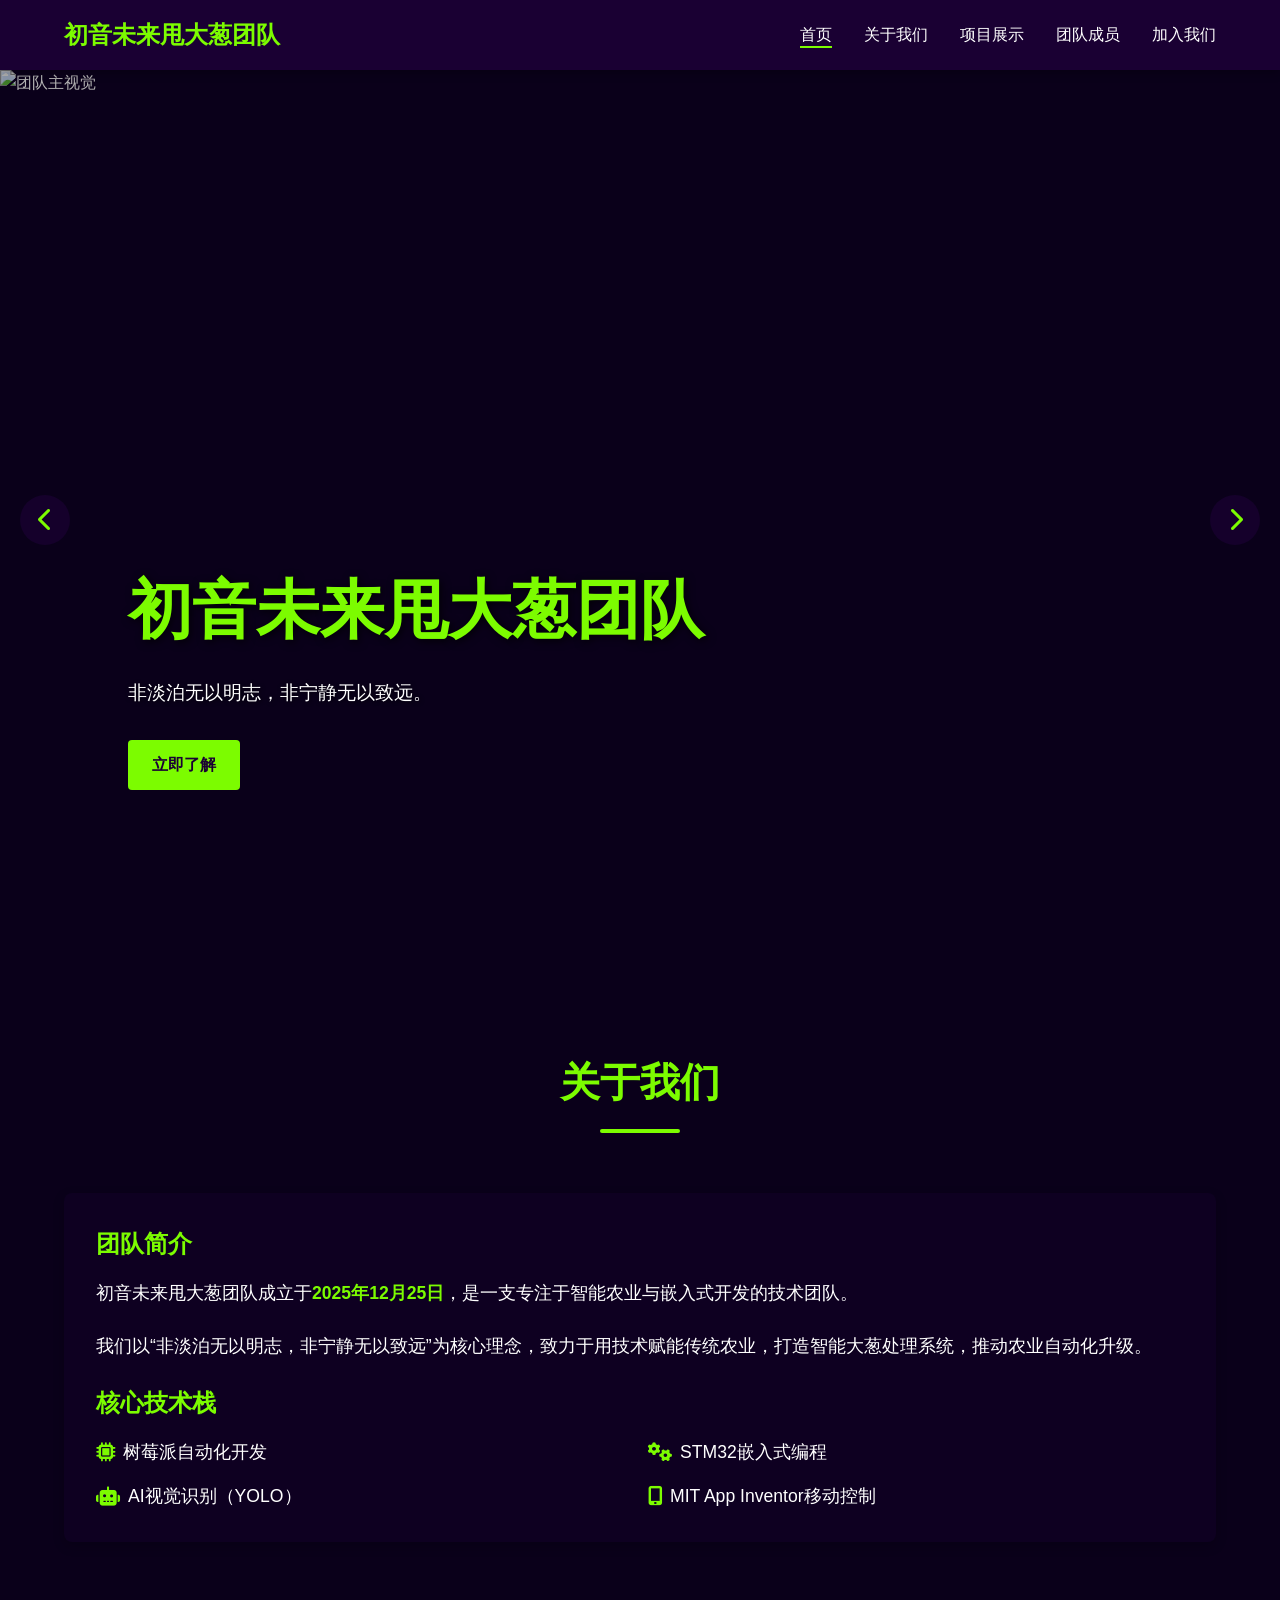
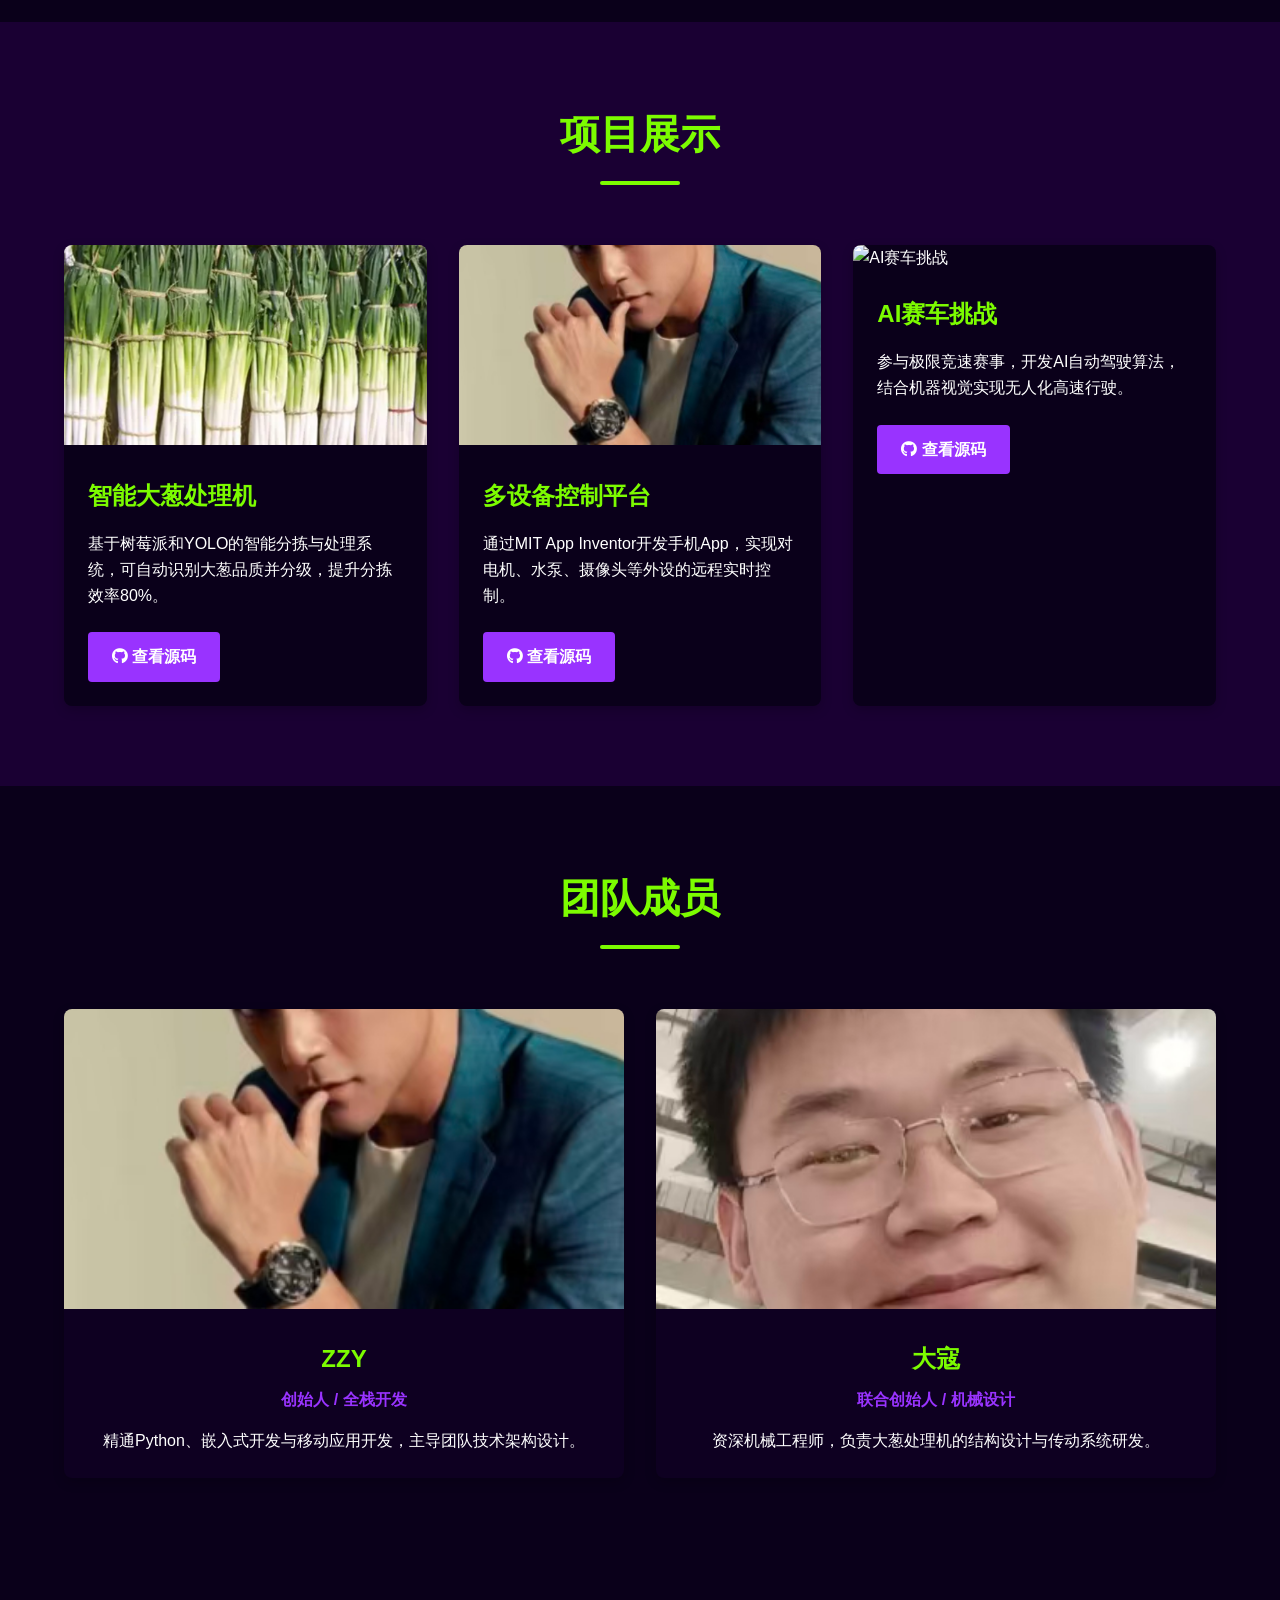
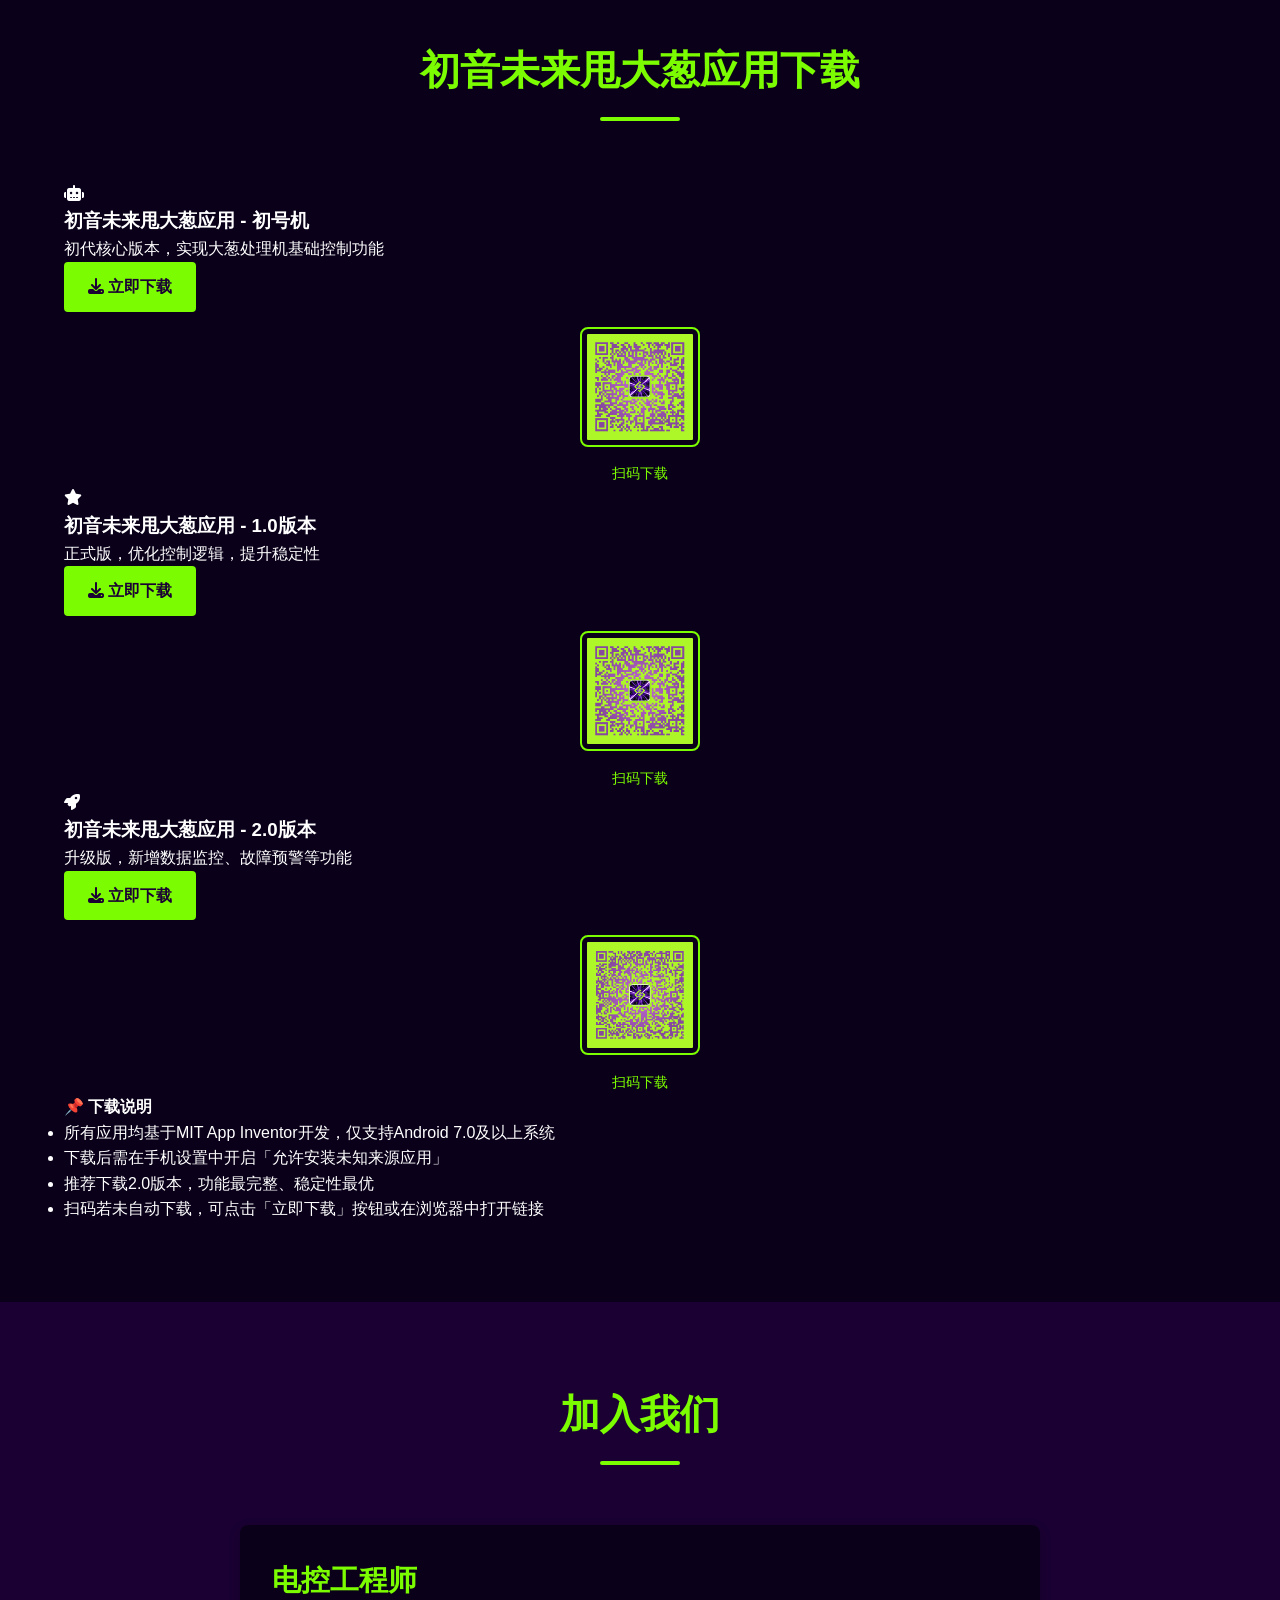
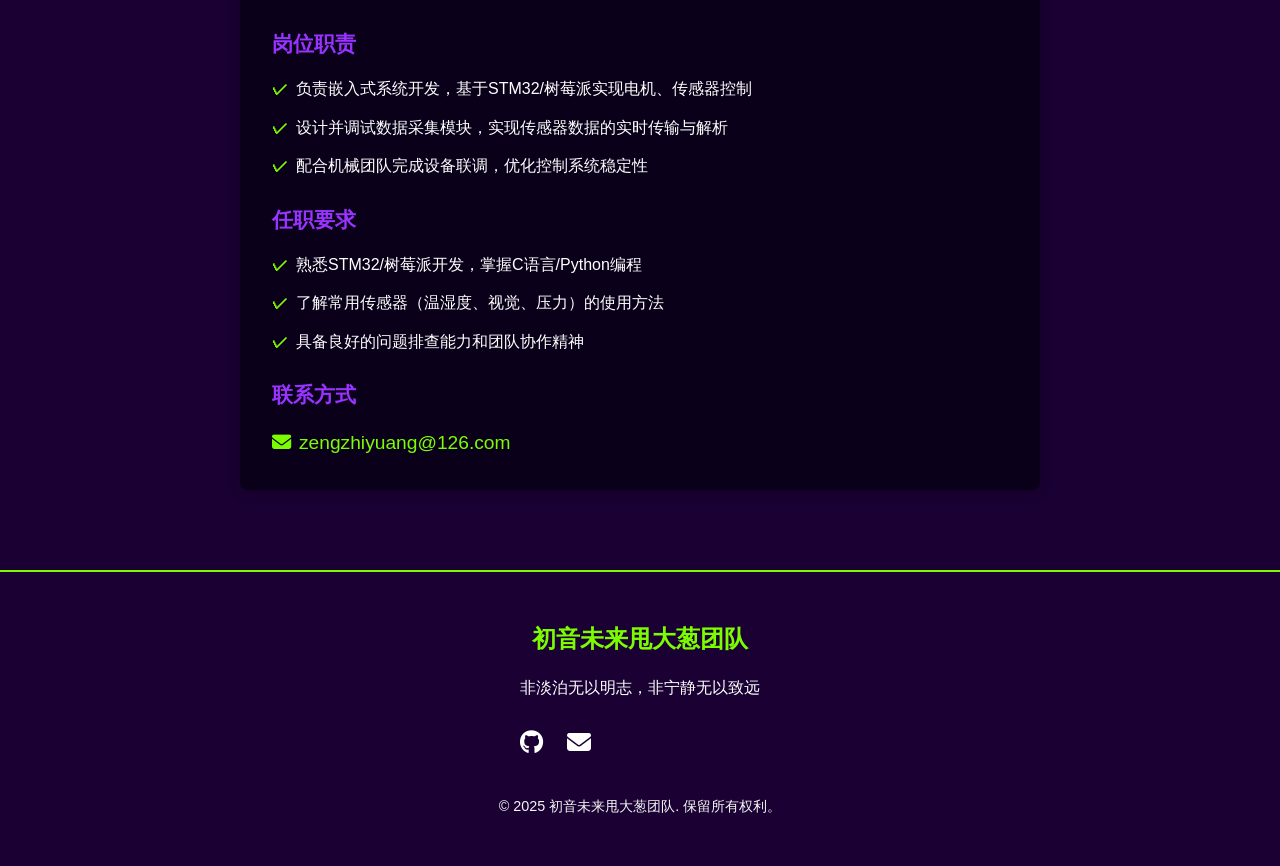
==== commit 64b19f39: "1" ====
--- a/index.html
+++ b/index.html
@@ -170,6 +170,94 @@
                         <p>资深机械工程师，负责大葱处理机的结构设计与传动系统研发。</p>
                     </div>
                 </div>
+            </div>
+        </div>
+    </section>
+
+     <!-- 应用下载专区 -->
+    <section id="app-download" class="section">
+        <div class="container">
+            <h2 class="section-title">初音未来甩大葱应用下载</h2>
+            <div class="download-grid">
+                <!-- 初号机版本 -->
+                <div class="app-card">
+                    <div class="app-icon">
+                        <i class="fas fa-robot"></i>
+                    </div>
+                    <div class="app-info">
+                        <h3>初音未来甩大葱应用 - 初号机</h3>
+                        <p>初代核心版本，实现大葱处理机基础控制功能</p>
+                        <div class="download-btns">
+                            <a href="https://gitee.com/zengzhiyuanyyds/welsh-onion/raw/master/base.apk%EF%BC%88%E5%88%9D%E5%8F%B7%E6%9C%BA%EF%BC%89.1" 
+                               class="btn primary-btn" 
+                               download="初音未来甩大葱-初号机.apk">
+                                <i class="fas fa-download"></i> 立即下载
+                            </a>
+                            <!-- 二维码 -->
+                            <div class="qrcode-box">
+                                <img src="images/qrcode_chuhaoji.png" alt="初号机扫码下载">
+                                <p>扫码下载</p>
+                            </div>
+                        </div>
+                    </div>
+                </div>
+
+                <!-- 1.0版本 -->
+                <div class="app-card">
+                    <div class="app-icon">
+                        <i class="fas fa-star"></i>
+                    </div>
+                    <div class="app-info">
+                        <h3>初音未来甩大葱应用 - 1.0版本</h3>
+                        <p>正式版，优化控制逻辑，提升稳定性</p>
+                        <div class="download-btns">
+                            <a href="https://gitee.com/zengzhiyuanyyds/welsh-onion/raw/master/base.apk%EF%BC%881.0%EF%BC%89.1" 
+                               class="btn primary-btn" 
+                               download="初音未来甩大葱-1.0版本.apk">
+                                <i class="fas fa-download"></i> 立即下载
+                            </a>
+                            <!-- 二维码 -->
+                            <div class="qrcode-box">
+                                <img src="images/qrcode_v1.0.png" alt="1.0版本扫码下载">
+                                <p>扫码下载</p>
+                            </div>
+                        </div>
+                    </div>
+                </div>
+
+                <!-- 2.0版本 -->
+                <div class="app-card">
+                    <div class="app-icon">
+                        <i class="fas fa-rocket"></i>
+                    </div>
+                    <div class="app-info">
+                        <h3>初音未来甩大葱应用 - 2.0版本</h3>
+                        <p>升级版，新增数据监控、故障预警等功能</p>
+                        <div class="download-btns">
+                            <a href="https://gitee.com/zengzhiyuanyyds/welsh-onion/raw/master/%E5%88%9D%E9%9F%B3%E6%9C%AA%E6%9D%A5%E7%94%A9%E5%A4%A7%E8%91%B1(2.0).apk.1" 
+                               class="btn primary-btn" 
+                               download="初音未来甩大葱-2.0版本.apk">
+                                <i class="fas fa-download"></i> 立即下载
+                            </a>
+                            <!-- 二维码 -->
+                            <div class="qrcode-box">
+                                <img src="images/qrcode_v2.0.png" alt="2.0版本扫码下载">
+                                <p>扫码下载</p>
+                            </div>
+                        </div>
+                    </div>
+                </div>
+            </div>
+
+            <!-- 下载说明 -->
+            <div class="download-tips">
+                <h4>📌 下载说明</h4>
+                <ul>
+                    <li>所有应用均基于MIT App Inventor开发，仅支持Android 7.0及以上系统</li>
+                    <li>下载后需在手机设置中开启「允许安装未知来源应用」</li>
+                    <li>推荐下载2.0版本，功能最完整、稳定性最优</li>
+                    <li>扫码若未自动下载，可点击「立即下载」按钮或在浏览器中打开链接</li>
+                </ul>
             </div>
         </div>
     </section>
@@ -224,3 +312,4 @@
     <script src="script.js"></script>
 </body>
 </html>
+
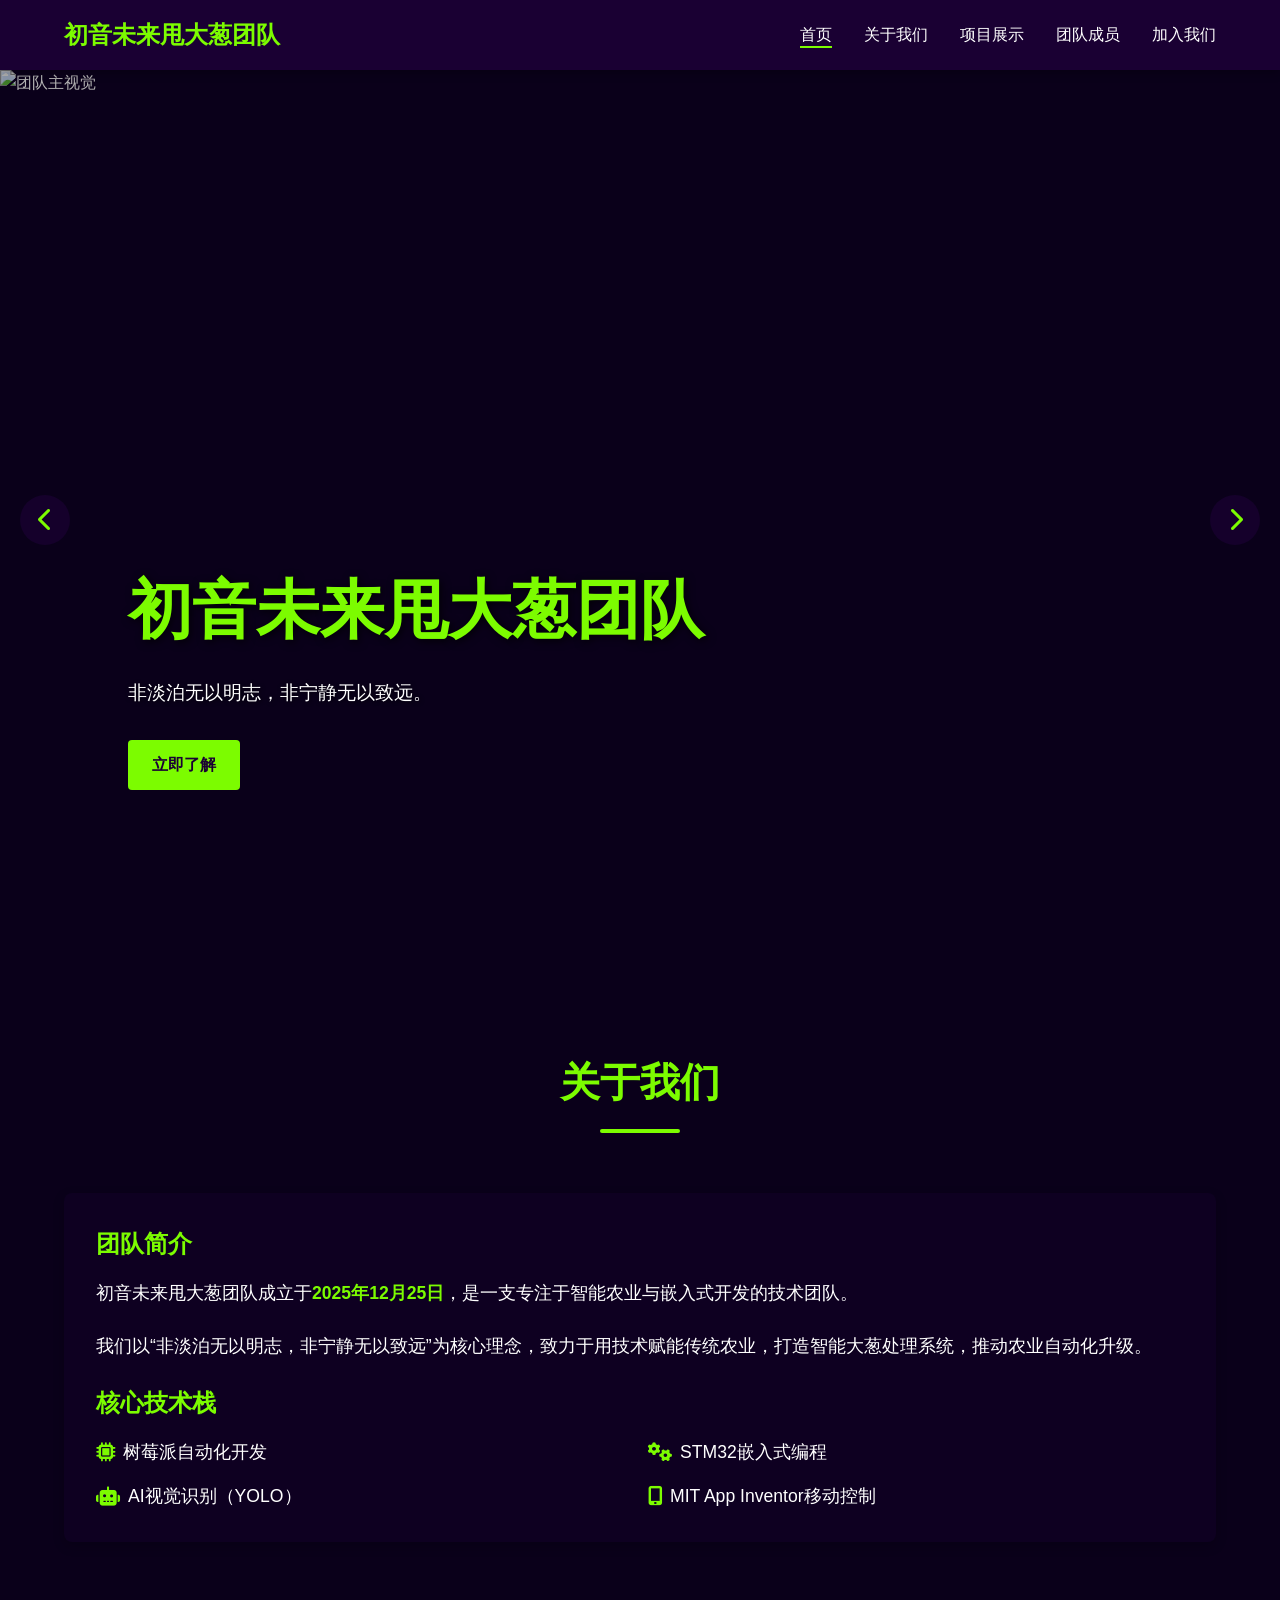
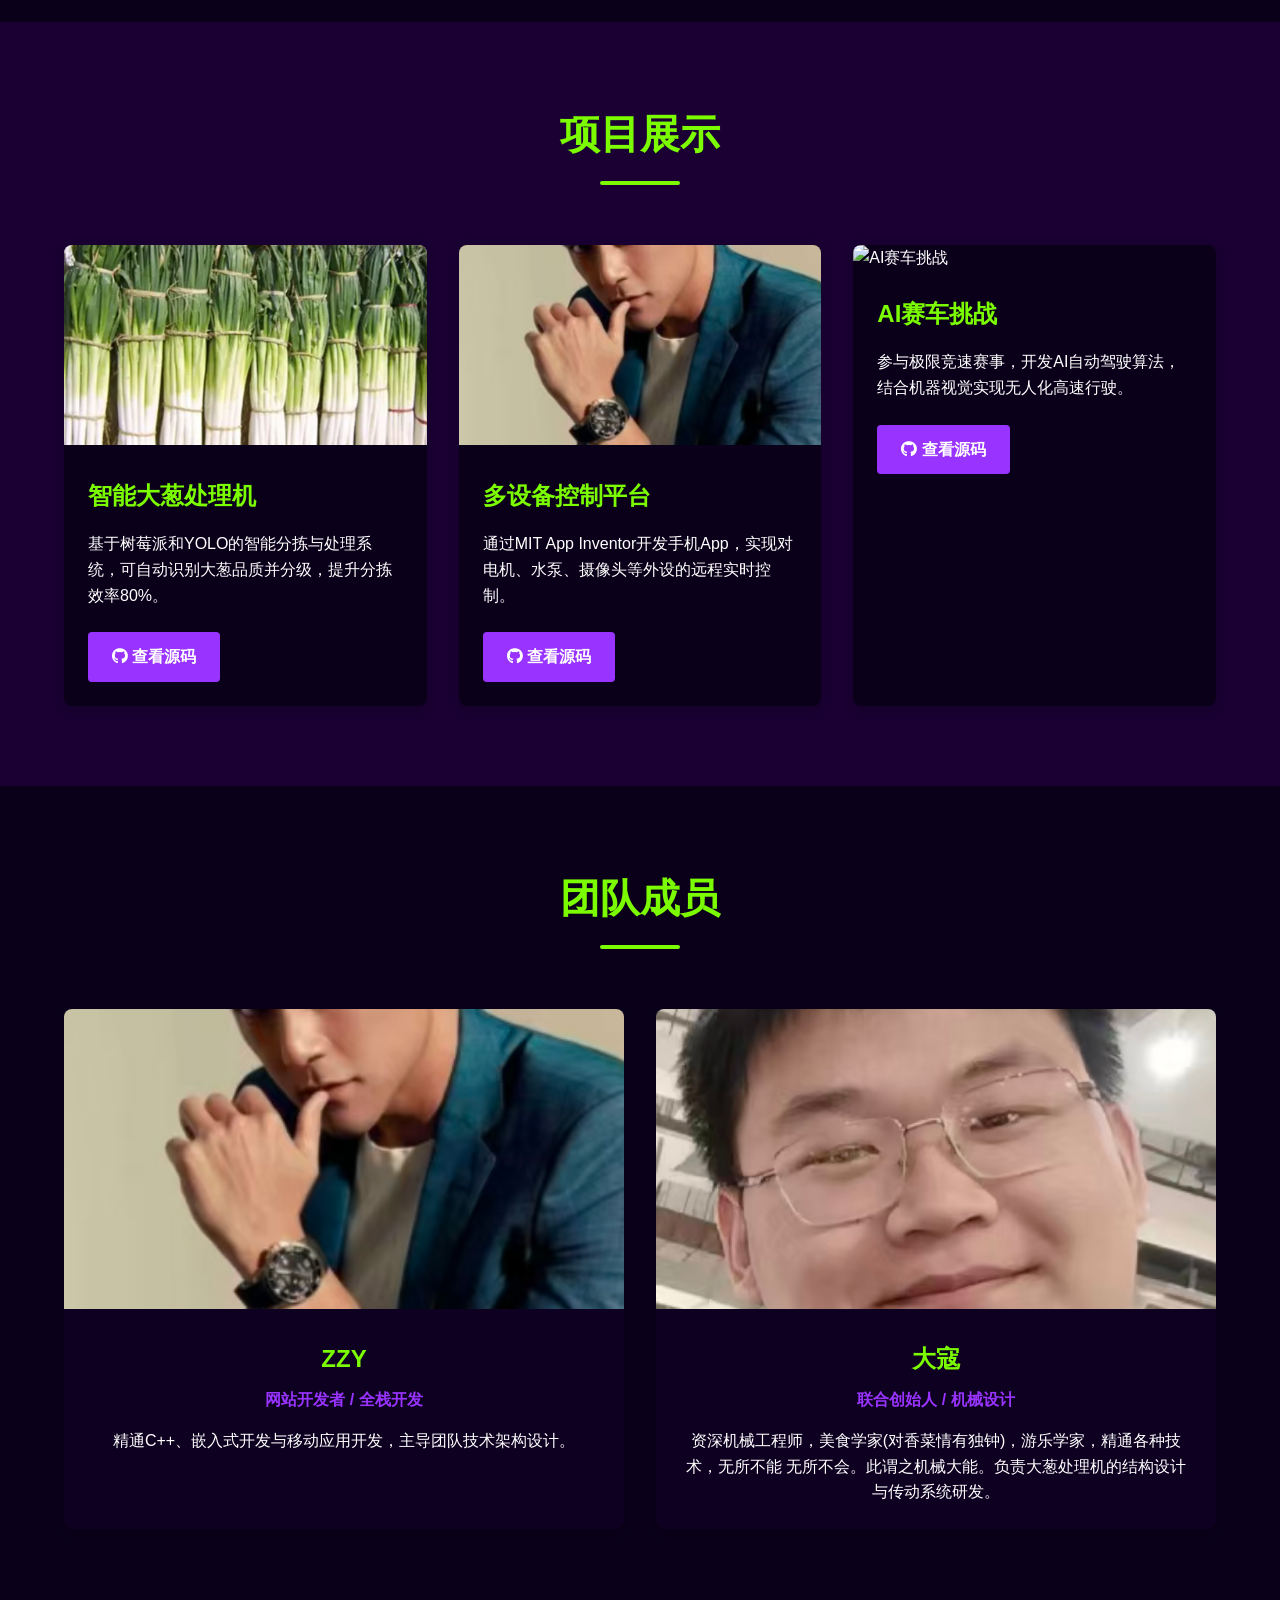
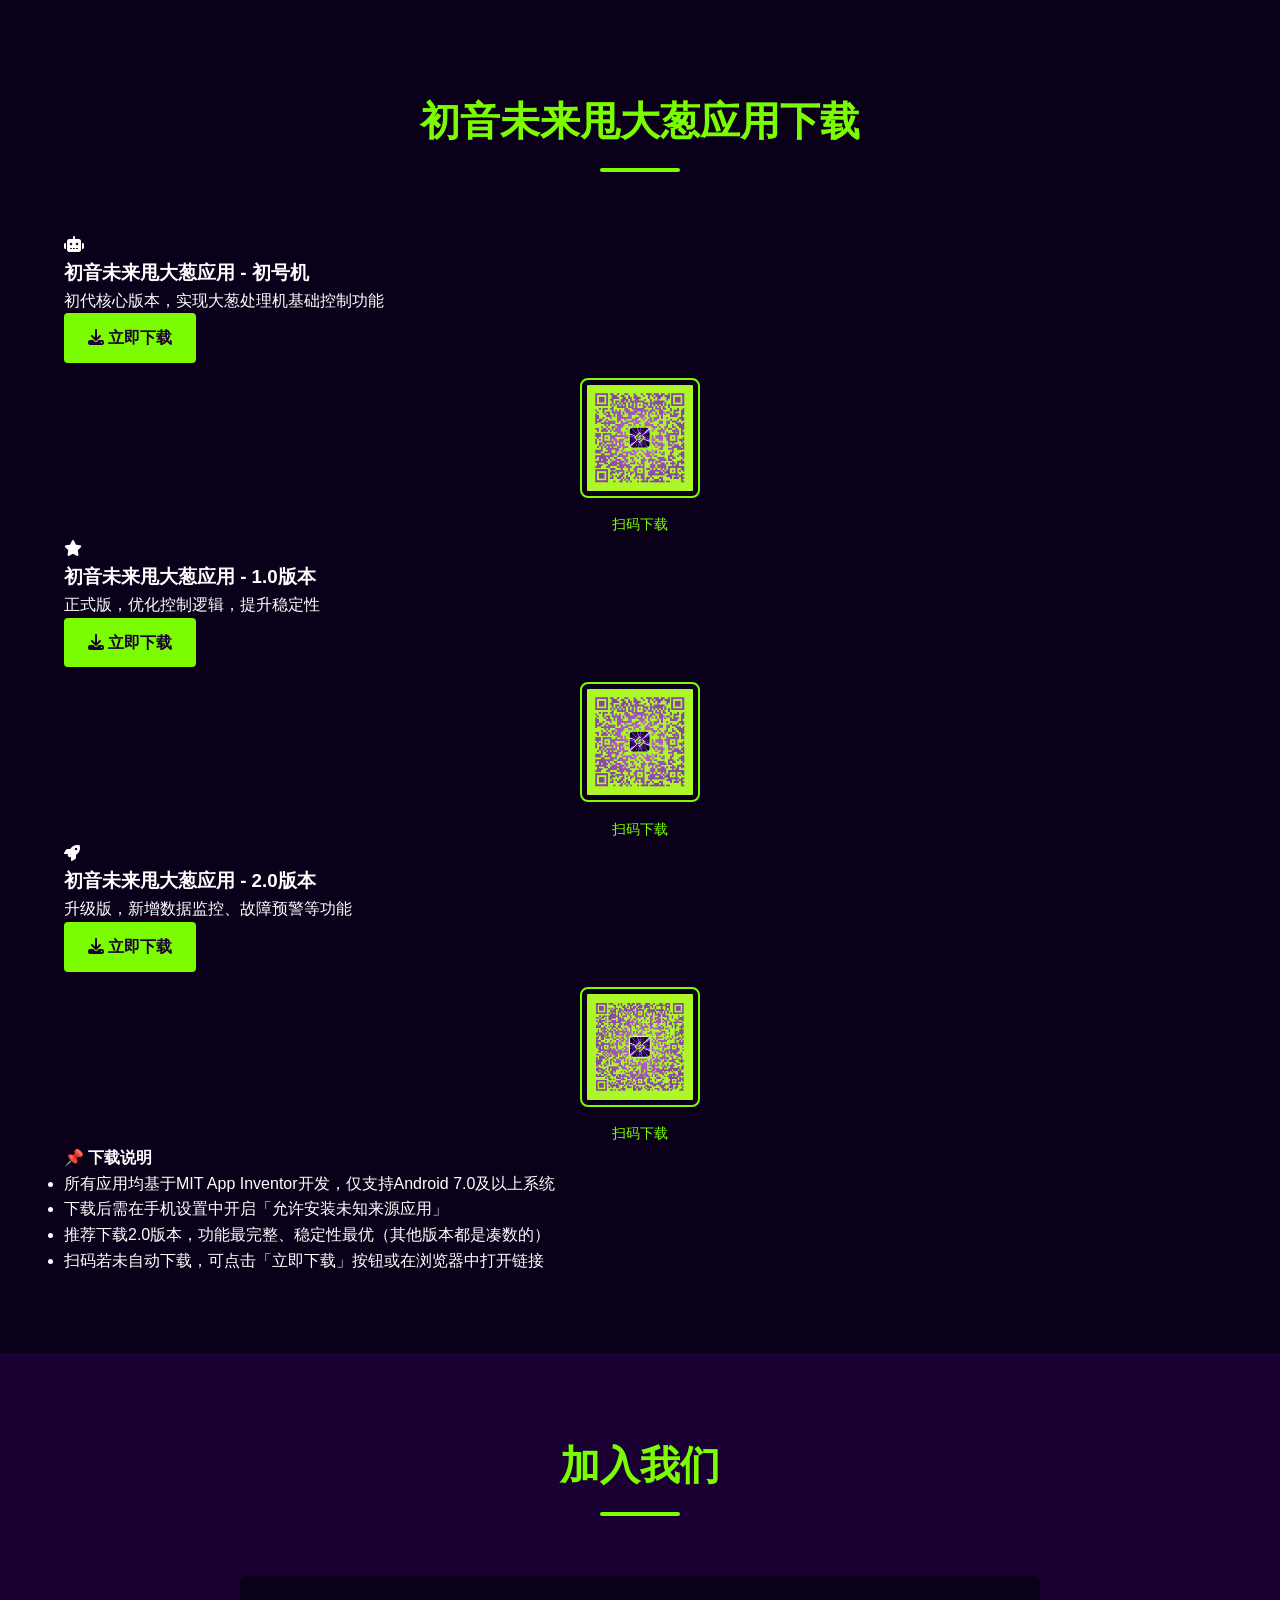
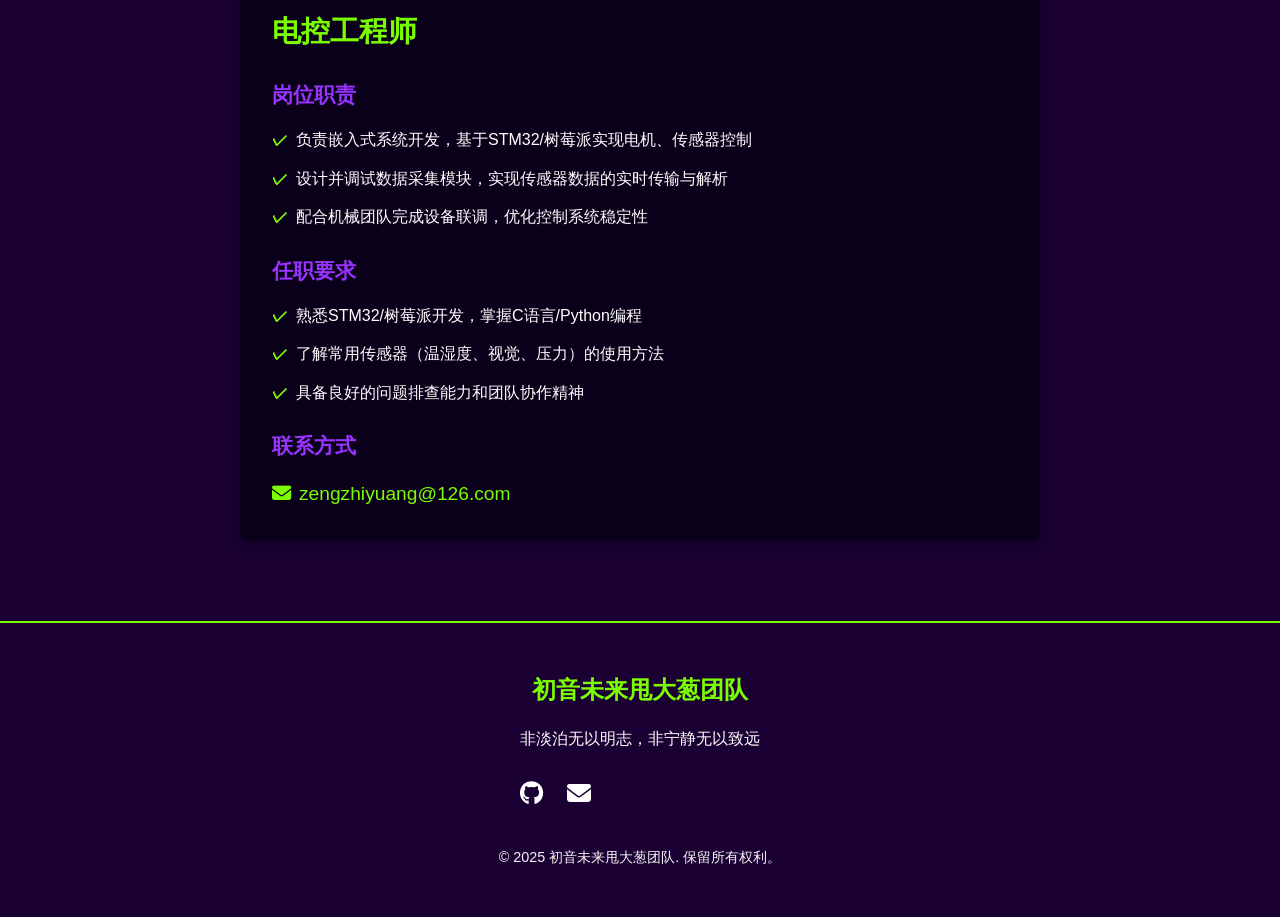
==== commit 3d10f7da: "lll" ====
--- a/index.html
+++ b/index.html
@@ -42,7 +42,7 @@
                 <img src="images/hero2.jpg" alt="章丘大葱">
                 <div class="caption">
                     <h2>核心物料：章丘大葱</h2>
-                    <p>我们的项目灵感与核心原料，来自正宗章丘大葱。</p>
+                    <p>我们的项目灵感与核心原料，来自正宗初音未来大葱。</p>
                 </div>
             </div>
             <div class="slide">
@@ -156,8 +156,8 @@
                     </div>
                     <div class="team-info">
                         <h3>ZZY</h3>
-                        <p class="role">创始人 / 全栈开发</p>
-                        <p>精通Python、嵌入式开发与移动应用开发，主导团队技术架构设计。</p>
+                        <p class="role">网站开发者 / 全栈开发</p>
+                        <p>精通C++、嵌入式开发与移动应用开发，主导团队技术架构设计。</p>
                     </div>
                 </div>
                 <div class="team-card">
@@ -167,7 +167,7 @@
                     <div class="team-info">
                         <h3>大寇</h3>
                         <p class="role">联合创始人 / 机械设计</p>
-                        <p>资深机械工程师，负责大葱处理机的结构设计与传动系统研发。</p>
+                        <p>资深机械工程师，美食学家(对香菜情有独钟)，游乐学家，精通各种技术，无所不能 无所不会。此谓之机械大能。负责大葱处理机的结构设计与传动系统研发。</p>
                     </div>
                 </div>
             </div>
@@ -255,7 +255,7 @@
                 <ul>
                     <li>所有应用均基于MIT App Inventor开发，仅支持Android 7.0及以上系统</li>
                     <li>下载后需在手机设置中开启「允许安装未知来源应用」</li>
-                    <li>推荐下载2.0版本，功能最完整、稳定性最优</li>
+                    <li>推荐下载2.0版本，功能最完整、稳定性最优（其他版本都是凑数的）</li>
                     <li>扫码若未自动下载，可点击「立即下载」按钮或在浏览器中打开链接</li>
                 </ul>
             </div>
@@ -313,3 +313,4 @@
 </body>
 </html>
 
+
